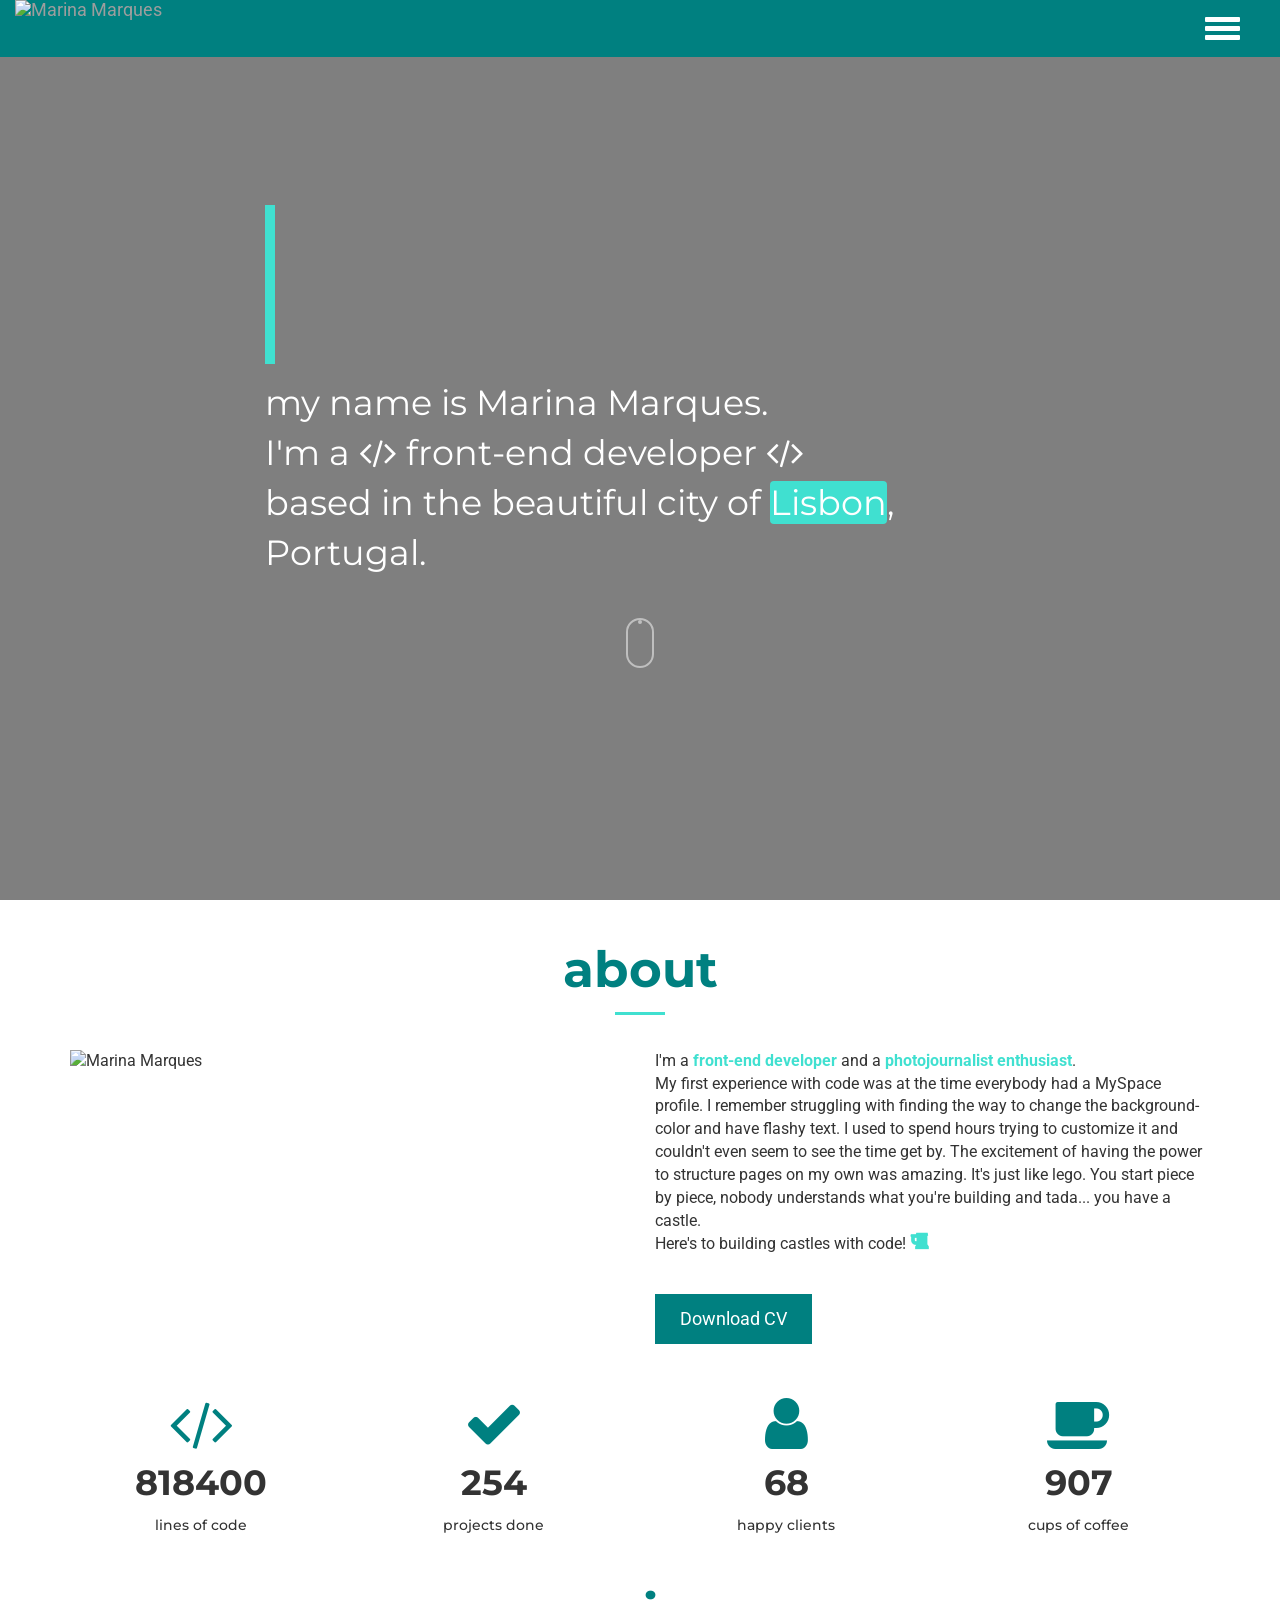
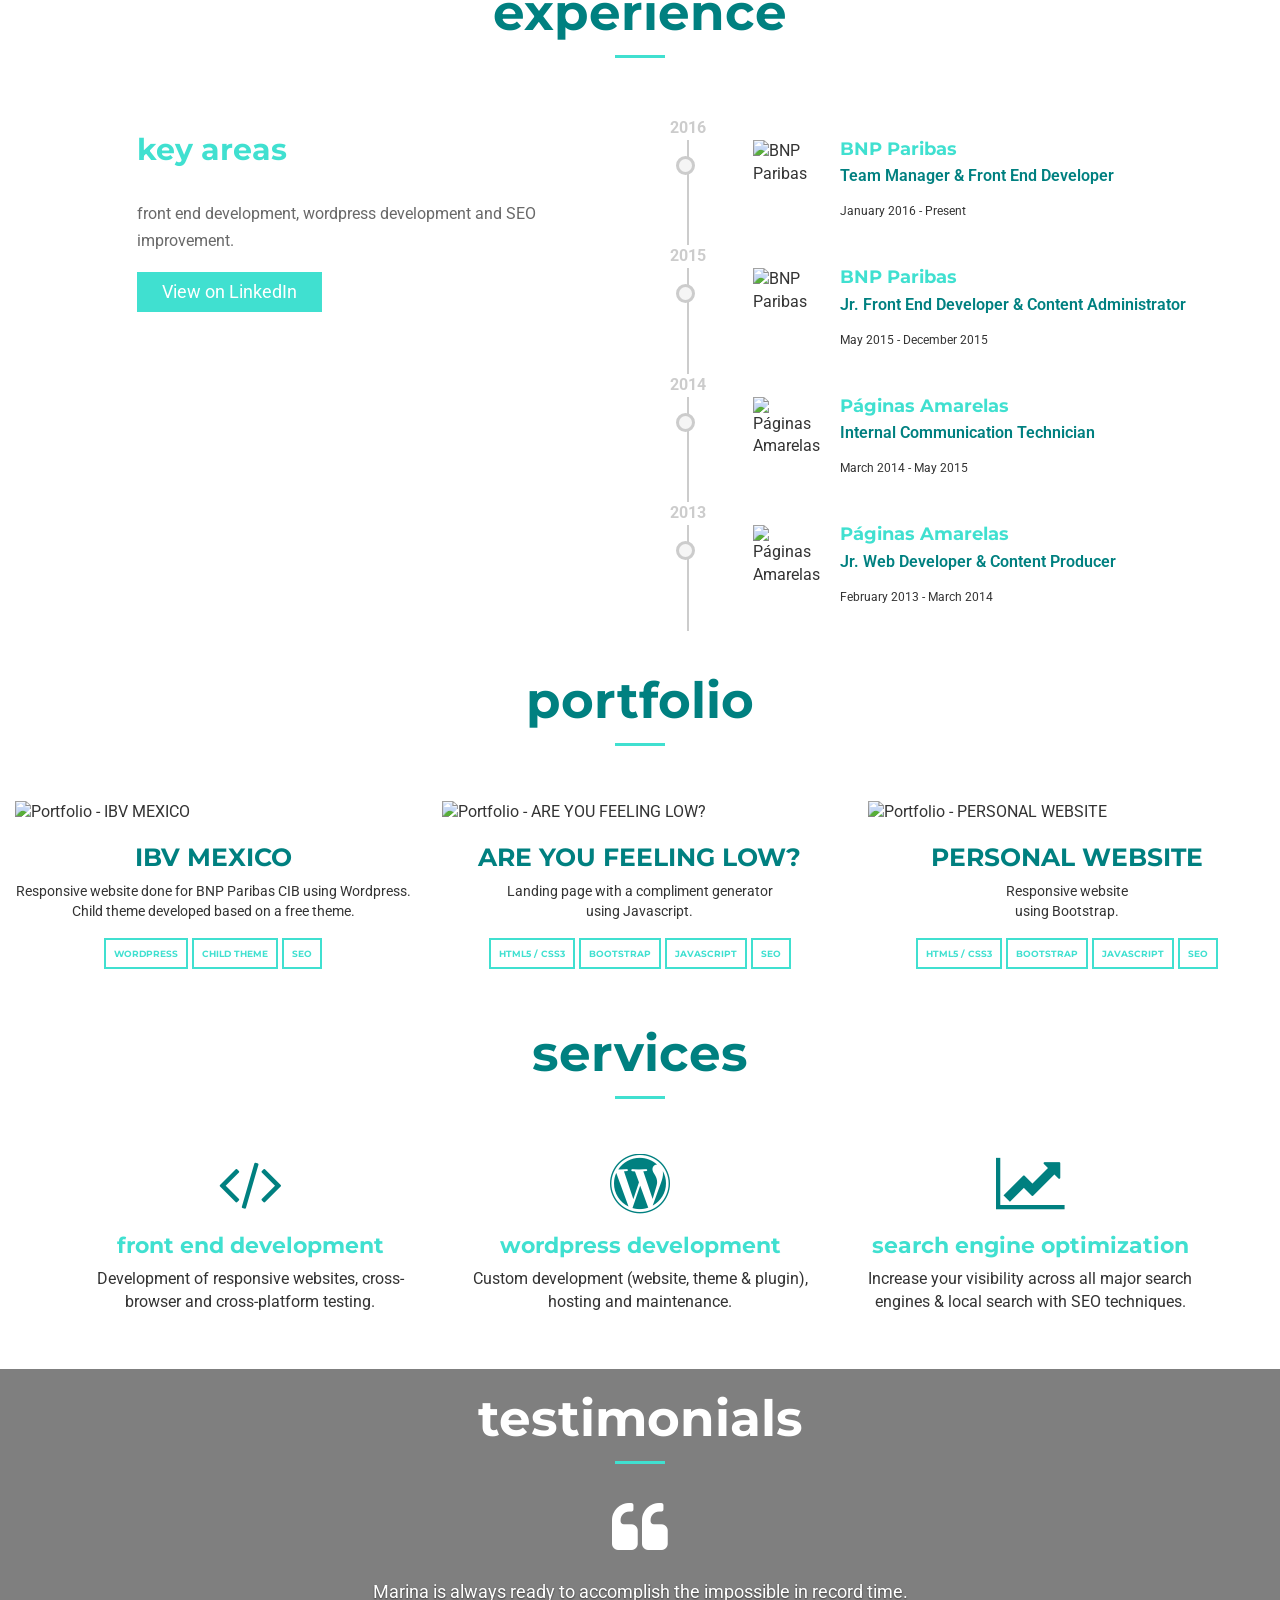
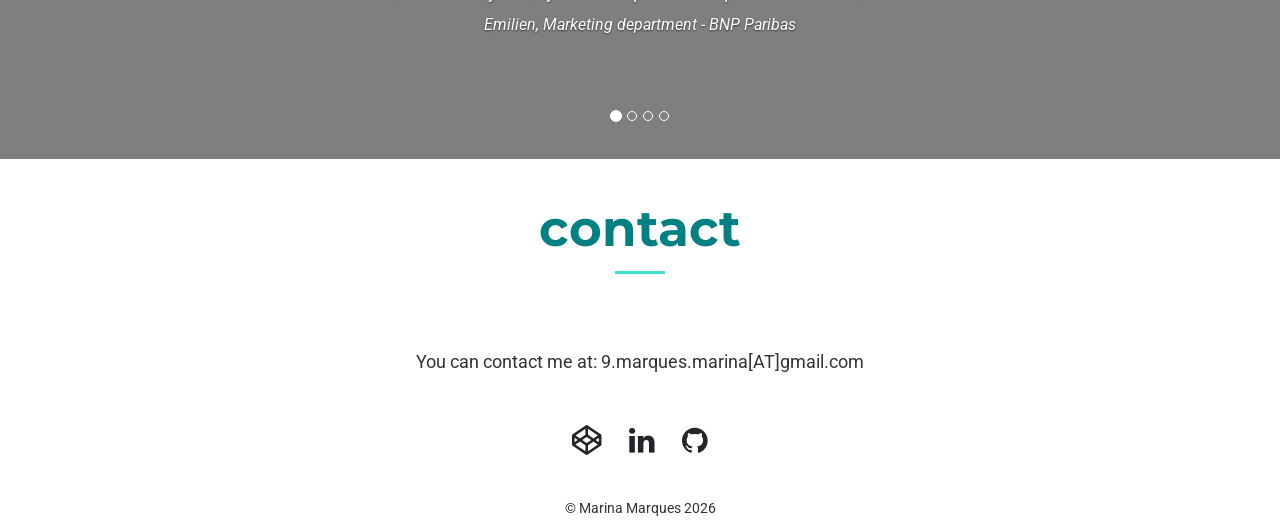
==== index.html @ 5ed7b05e "first commit" ====
<!DOCTYPE html>
<html lang="en" >

<head>
  <meta charset="UTF-8">
  <title>Bootstrap Resume Landing Page/Website</title>
  <meta charset="utf-8">
<meta http-equiv="x-ua-compatible" content="ie=edge">
<title>Marina Marques | Front-End Developer</title>
<meta name="description" content="I'm a front-end developer based in Lisbon, Portugal.
                Avid self-learner, proactive, organized and dedicated to everything I do.">
<meta name="viewport" content="width=device-width, initial-scale=1">
<!-- icon -->
<link rel="shortcut icon" href="/favicon.ico" type="image/x-icon">
<link href="favicon.ico" rel="shortcut icon">
<link rel="icon" type="image/png" href="favicon-32x32.png" sizes="32x32" />
<!-- css -->
<link rel="stylesheet" href="https://fonts.googleapis.com/css?family=Roboto:400,700|Montserrat:400,700">
  
  <link rel='stylesheet prefetch' href='https://cdnjs.cloudflare.com/ajax/libs/twitter-bootstrap/3.3.7/css/bootstrap.min.css'>
<link rel='stylesheet prefetch' href='https://cdnjs.cloudflare.com/ajax/libs/animate.css/3.5.2/animate.min.css'>
<link rel='stylesheet prefetch' href='https://maxcdn.bootstrapcdn.com/font-awesome/4.7.0/css/font-awesome.min.css'>

      <link rel="stylesheet" href="css/style.css">

  
</head>

<body>

  <body>
	<!-- START PRELOADER -->
	<div id="preloader">
		<div id="status">&nbsp;</div>
	</div>
	<!-- END PRELOADER -->
	<!-- Return to Top -->
	<a href="javascript:" id="return-to-top"><span class="fa fa-arrow-up" aria-hidden="true"></span></a>
	<!-- navigation -->
	<!-- start Fixed navbar -->
	<nav class="navbar navbar-inverse navbar-fixed-top">
		<div class="container-fluid">
			<!-- Brand and toggle get grouped for mobile display -->
			<div class="navbar-header">
				<a class="navbar-brand" href="#about">
					<img alt="Marina Marques" class="navbar-brand" src="http://marinamarques.pt/img/marina_marques_logo.png">
				</a>
				<button type="button" class="navbar-toggle" data-toggle="collapse" data-target="#ResponsiveNav">
                    <span class="icon-bar"></span>
                    <span class="icon-bar"></span>
                    <span class="icon-bar"></span>
                </button>
			</div>
			<!-- Collect the nav links, forms, and other content for toggling -->
			<div class="collapse navbar-collapse navbar-right" id="ResponsiveNav">
				<ul class="nav navbar-nav">
					<li><a href="#about-me" class="page-scroll">ABOUT</a></li>
					<li><a href="#portfolio" class="page-scroll">PORTFOLIO</a></li>
					<li><a href="#services" class="page-scroll">SERVICES</a></li>
					<li><a href="#contact" class="page-scroll">CONTACT</a></li>
				</ul>
			</div>
			<!-- end collapse -->
		</div>
		<!-- end container fluid -->
	</nav>
	<!-- end navigation -->
	<!-- intro header -->
	<header class="intro">
		<div class="intro-body">
			<div class="container">
				<div class="row">
					<div class="col-md-8 col-md-offset-2">
						<!-- start typer hello  -->
						<div class="brand-heading">
							<span class="txt-rotate" data-period="100" data-rotate='[ "Hello,", "Olá,", "Hallo,", "Salut,", "Ciao,", "Hola,", "Hej," ]'></span>
						</div>
						<!-- end typer hello -->
						<p class="intro-text">my name is Marina Marques.
							<br> I'm a <span class="fa fa-code" aria-hidden="true"></span> <span class="intro-text-hgl">front-end developer</span> <span class="fa fa-code" aria-hidden="true"></span>
							<br>based in the beautiful city of <span class="city">Lisbon</span>, Portugal.</p>
						<!-- start mouse wrap -->
						<div class="mouse-warp">
							<a href="#mouse-here" class="page-scroll">
								<div class="mouse">
									<div class="scroll"></div>
								</div>
							</a>
						</div>
						<!-- end mouse wrap -->
					</div>
					<!-- end column wrapping -->
				</div>
				<!-- end row header -->
			</div>
			<!-- end container header -->
		</div>
		<!-- end intro body -->
	</header>
	<!-- end intro header -->
	<div id="mouse-here"></div>
	<!-- only for mouse to fall before the start of the section -->
	<!-- start about me -->
	<section id="about-me">
		<div class="container">
			<div class="row">
				<h2>ABOUT</h2>
				<div class="col-lg-6 about-intro">
					<div class="about-inner">
						<div class="about-ct">
							<img src="http://marinamarques.pt/img/mm_info.jpg" alt="Marina Marques" class="img-responsive">
							<div class="textbox-about hidden-xs">
								<div class="btn button-social">
									<a href="https://codepen.io/shvvffle/" target="_blank" alt="CodePen profile"><span class="fa fa-codepen" aria-hidden="true"></span></a>
									<a href="https://pt.linkedin.com/in/marinamarques9" alt="LinkedIn profile" target="_blank"><span class="fa fa-linkedin" aria-hidden="true"></span></a>
									<a href="https://github.com/shvvffle" target="_blank" alt="GitHub profile"><span class="fa fa-github" aria-hidden="true"></span></a>
								</div>
							</div>
						</div>
					</div>
				</div>
				<div class="col-lg-6 about-intro-text">
					<p>I'm a <span>front-end developer</span> and a <span>photojournalist enthusiast</span>.<br> My first experience with code was at the time everybody had a MySpace profile. I remember struggling with finding the way to change the background-color and
						have flashy text. I used to spend hours trying to customize it and couldn't even seem to see the time get by. The excitement of having the power to structure pages on my own was amazing. It's just like lego. You start piece by piece, nobody understands
						what you're building and tada... you have a castle.<br> Here's to building castles with code! <span class="fa fa-beer" aria-hidden="true"></span></p>
					<div class="button-group">
						<div class="text">Download CV</div>
						<div class="icon-cv"><a href="http://marinamarques.pt/assets/MarinaMarques_CV.pdf" alt="Marina Marques CV" target="_blank"><span class="fa fa-arrow-circle-down" aria-hidden="true"></span></a></div>
					</div>
				</div>
			</div>
			<!-- end row about -->
		</div>
		<!-- end container about -->
		<!-- start count stats -->
		<section id="counter-stats">
			<div class="container">
				<div class="row">
					<div class="col-lg-3 stats">
						<span class="fa fa-code" aria-hidden="true"></span>
						<div class="counter" data-count="900000">0</div>
						<h5>Lines of code</h5>
					</div>
					<div class="col-lg-3 stats">
						<span class="fa fa-check" aria-hidden="true"></span>
						<div class="counter" data-count="280">0</div>
						<h5>Projects done</h5>
					</div>
					<div class="col-lg-3 stats">
						<span class="fa fa-user" aria-hidden="true"></span>
						<div class="counter" data-count="75">0</div>
						<h5>Happy clients</h5>
					</div>
					<div class="col-lg-3 stats">
						<span class="fa fa-coffee" aria-hidden="true"></span>
						<div class="counter" data-count="999">0</div>
						<h5>Cups of coffee</h5>
					</div>
				</div>
				<!-- end row counter stats -->
			</div>
			<!-- end container counter stats -->
		</section>
		<!-- end cont stats -->
	</section>
	<!-- end about me -->
	<!-- start work experience -->
	<section id="experience">
		<div class="container">
			<h2>EXPERIENCE</h2>
			<div class="experience-ct">
				<div class="row">
					<div class="col-md-6 timeline-label">
						<h4>key areas</h4>
						<p>front end development, wordpress development and SEO improvement.</p>
						<a href="https://pt.linkedin.com/in/marinamarques9" alt="LinkedIn profile" target="_blank">
							<div class="button-group-li">
								<div class="text-timeline">View on LinkedIn</div>
								<div class="icon-li"><span class="fa fa-linkedin" aria-hidden="true"></span></div>
							</div>
						</a>
					</div>
					<div class="col-md-6 timeline col-exp">
						<div class="timeline-year">
							<time datetime="2016">2016</time>
							<div class="timeline-experience">
								<span class="timeline-circle"></span>
								<div class="timeline-experience-img"><img src="http://marinamarques.pt/img/bnp_paribas.png" alt="BNP Paribas"></div>
								<div class="timeline-experience-info clear-after">
									<h5>BNP Paribas</h5>
									<div class="timeline-role">Team Manager & Front End Developer</div>
									<p>January 2016 - Present</p>
								</div>
								<!-- experience-info -->
							</div>
							<!-- experience -->
							<time datetime="2015">2015</time>
							<div class="timeline-experience">
								<span class="timeline-circle"></span>
								<div class="timeline-experience-img"><img src="http://marinamarques.pt/img/bnp_paribas.png" alt="BNP Paribas"></div>
								<div class="timeline-experience-info clear-after">
									<h5>BNP Paribas</h5>
									<div class="timeline-role">Jr. Front End Developer & Content Administrator</div>
									<p>May 2015 - December 2015</p>
								</div>
								<!-- experience-info -->
							</div>
							<!-- experience -->
						</div>
						<!-- year -->
						<div class="timeline-year timeline-year1">
							<time datetime="2014">2014</time>
							<div class="timeline-experience">
								<span class="timeline-circle"></span>
								<div class="timeline-experience-img"><img src="http://marinamarques.pt/img/paginas_amarelas.png" alt="Páginas Amarelas"></div>
								<div class="timeline-experience-info clear-after">
									<h5>Páginas Amarelas</h5>
									<div class="timeline-role">Internal Communication Technician</div>
									<p>March 2014 - May 2015</p>
								</div>
								<!-- experience-info -->
							</div>
							<!-- experience -->
							<time datetime="2013">2013</time>
							<div class="timeline-experience">
								<span class="timeline-circle"></span>
								<div class="timeline-experience-img"><img src="http://marinamarques.pt/img/paginas_amarelas.png" alt="Páginas Amarelas"></div>
								<div class="timeline-experience-info clear-after">
									<h5>Páginas Amarelas</h5>
									<div class="timeline-role">Jr. Web Developer & Content Producer</div>
									<p>February 2013 - March 2014</p>
								</div>
								<!-- experience-info -->
							</div>
							<!-- experience -->
						</div>
						<!-- year -->
					</div>
				</div>
				<!-- end row of two columns -->
			</div>
			<!-- end experience container of two columns -->
		</div>
		<!-- end container experience -->
	</section>
	<!-- end work experience -->
	<!-- start work portfolio -->
	<section id="portfolio">
		<div class="container-fluid portfolio-ct">
			<h2>PORTFOLIO</h2>
			<div class="row">
				<!-- start first portfolio item -->
				<div class="col-sm-6 col-md-4 grid-portfolio">
					<div class="portfolio-item-ct">
						<div class="thumbnail">
							<img src="http://marinamarques.pt/img/work-ibvmx.png" alt="Portfolio - IBV MEXICO" class="img-responsive">
							<div class="textbox-portfolio">
								<div class="button-weblink">
									<a href="https://ibv-mx.bnpparibas.com/" alt="Portfolio - IBV MEXICO" target="_blank"><span class="fa fa-link portfolio-link" aria-hidden="true"></span></a>
								</div>
							</div>
						</div>
						<div class="caption portfolio-details">
							<h3>IBV MEXICO</h3>
							<p>Responsive website done for BNP Paribas CIB using Wordpress.
								<br> Child theme developed based on a free theme.
							</p>
							<ul class="portfolio-tags">
								<li class="portfolio-tag">WORDPRESS</li>
								<li class="portfolio-tag">CHILD THEME</li>
								<li class="portfolio-tag">SEO</li>
							</ul>
						</div>
					</div>
				</div>
				<!-- end first portfolio item -->
				<!-- start second portfolio item -->
				<div class="col-sm-6 col-md-4 grid-portfolio">
					<div class="portfolio-item-ct">
						<div class="thumbnail">
							<img src="http://marinamarques.pt/img/work-areyoufeelinglow.png" alt="Portfolio - ARE YOU FEELING LOW?" class="img-responsive">
							<div class="textbox-portfolio">
								<div class="button-weblink">
									<a href="https://shvvffle.github.io/areyoufeelinglow/" target="_blank" alt="Portfolio - ARE YOU FEELING LOW?"><span class="fa fa-link portfolio-link" aria-hidden="true"></span></a>
								</div>
							</div>
						</div>
						<div class="caption portfolio-details">
							<h3>ARE YOU FEELING LOW?</h3>
							<p>Landing page with a compliment generator
								<br> using Javascript.
							</p>
							<ul class="portfolio-tags">
								<li class="portfolio-tag">HTML5 / CSS3</li>
								<li class="portfolio-tag">BOOTSTRAP</li>
								<li class="portfolio-tag">JAVASCRIPT</li>
								<li class="portfolio-tag">SEO</li>
							</ul>
						</div>
					</div>
				</div>
				<!-- end second portfolio item -->
				<!-- start third portfolio item -->
				<div class="col-sm-6 col-md-4 grid-portfolio">
					<div class="portfolio-item-ct">
						<div class="thumbnail">
							<img src="http://marinamarques.pt/img/work-personalWebsite.png" alt="Portfolio - PERSONAL WEBSITE" class="img-responsive">
							<div class="textbox-portfolio">
								<div class="button-weblink">
									<a href="#" alt="Portfolio - PERSONAL WEBSITE"><span class="fa fa-link portfolio-link" aria-hidden="true"></span></a>
								</div>
							</div>
						</div>
						<div class="caption portfolio-details">
							<h3>PERSONAL WEBSITE</h3>
							<p>Responsive website
								<br> using Bootstrap.
							</p>
							<ul class="portfolio-tags">
								<li class="portfolio-tag">HTML5 / CSS3</li>
								<li class="portfolio-tag">BOOTSTRAP</li>
								<li class="portfolio-tag">JAVASCRIPT</li>
								<li class="portfolio-tag">SEO</li>
							</ul>
						</div>
					</div>
				</div>
				<!-- end third portfolio item -->
			</div>
			<!-- end row portfolio -->
		</div>
		<!-- end container portfolio -->
	</section>
	<!-- end work portfolio -->
	<!-- start services -->
	<section id="services">
		<div class="container">
			<h2>SERVICES</h2>
			<div class="row">
				<div class="ct-services">
					<div class="col-md-4 services-item">
						<div class="rotate">
							<span class="fa fa-code" aria-hidden="true"></span>
							<!-- <i class="fa fa-file-code-o fa-wrapper" aria-hidden="true"></i> -->
						</div>
						<h3>Front End Development</h3>
						<p>Development of responsive websites, cross-browser and cross-platform testing.</p>
					</div>
					<div class="col-md-4 services-item">
						<div class="rotate">
							<span class="fa fa-wordpress fa-wrapper" aria-hidden="true"></span>
						</div>
						<h3>Wordpress Development</h3>
						<p>Custom development (website, theme & plugin), hosting and maintenance.</p>
					</div>
					<div class="col-md-4 services-item">
						<div class="rotate">
							<span class="fa fa-line-chart" aria-hidden="true"></span>
							<!-- <i class="fa fa-search fa-wrapper" aria-hidden="true"></i>-->
						</div>
						<h3>Search Engine Optimization</h3>
						<p>Increase your visibility across all major search engines & local search with SEO techniques.</p>
					</div>
				</div>
				<!-- end row of services -->
			</div>
			<!-- end row services section -->
		</div>
		<!-- end div services section -->
	</section>
	<!-- end services -->
	<!-- start testimionals -->
	<section id="testimionals">
		<div class="testimionals-bg">
			<div class="container testimionals-bg-opacity">
				<h2>TESTIMONIALS</h2>
				<div><span class="fa fa-quote-left quotes" aria-hidden="true"></span>
				</div>
				<div id="slider-testimionals" class="carousel slide" data-ride="carousel">
					<!-- indicators dot nav -->
					<ol class="carousel-indicators">
						<li data-target="#slider-testimionals" data-slide-to="0" class="active"></li>
						<li data-target="#slider-testimionals" data-slide-to="1"></li>
						<li data-target="#slider-testimionals" data-slide-to="2"></li>
						<li data-target="#slider-testimionals" data-slide-to="3"></li>
					</ol>
					<!-- wrapper for slides -->
					<div class="carousel-inner" role="listbox">
						<!-- start first testimional -->
						<div class="item active">
							<div class="row">
								<div class="col-md-6 col-md-offset-3">
									<div class="carousel-caption">
										<p>Marina is always ready to accomplish the impossible in record time.</p>
										<p class="client">Emilien, Marketing department - BNP Paribas</p>
									</div>
								</div>
							</div>
						</div>
						<!-- end first testimional -->
						<!-- start second testimional -->
						<div class="item">
							<div class="row">
								<div class="col-md-6 col-md-offset-3">
									<div class="carousel-caption">
										<p>She's the fastest person in BNPP! Quick as lightning with robust solutions.</p>
										<p class="client">Rogier, Sales department - BNP Paribas</p>
									</div>
								</div>
							</div>
						</div>
						<!-- end second testimional -->
						<!-- start third testimional -->
						<div class="item">
							<div class="row">
								<div class="col-md-6 col-md-offset-3">
									<div class="carousel-caption">
										<p>She shows real commitment and demonstrates entrepreneurship skills as well as innovation abilities.</p>
										<p class="client">Gillian, Manager - BNP Paribas</p>
									</div>
								</div>
							</div>
						</div>
						<!-- end third testimional -->
						<!-- start fourth and last testimional -->
						<div class="item">
							<div class="row">
								<div class="col-md-6 col-md-offset-3">
									<div class="carousel-caption">
										<p>She doesn't give up until she finds a solution for what seems to be impossible.</p>
										<p class="client">Ana, Manager - Páginas Amarelas</p>
									</div>
								</div>
							</div>
						</div>
						<!-- end fourth and last testimional -->
					</div>
					<!-- end carousel -->
				</div>
				<!-- end slider bootstrap -->
			</div>
		</div>
		<!-- end div container testimionals -->
	</section>
	<!-- end testimionals -->
	<!-- start footer -->
	<footer id="contact">
		<div class="container">
			<div class="row">
				<h2>CONTACT</h2>
				<p>You can contact me at: 9.marques.marina[AT]gmail.com</p>
				<br>
				<div class="social">
					<a href="https://codepen.io/shvvffle/" target="_blank" alt="CodePen profile"><span class="fa fa-codepen" aria-hidden="true"></span></a>
					<a href="https://pt.linkedin.com/in/marinamarques9" target="_blank" alt="LinkedIn profile"><span class="fa fa-linkedin" aria-hidden="true"></i></a>
					<a href="https://github.com/shvvffle" target="_blank" alt="GitHub profile"><span class="fa fa-github" aria-hidden="true"></span></a>
				</div>
				<p id="copyright"></p>
			</div>
			<!-- end row contact -->
		</div>
		<!-- end container footer section -->
	</footer>
	<!-- end footer -->
</body>
  <script src='https://cdnjs.cloudflare.com/ajax/libs/jquery/3.1.0/jquery.min.js'></script>
<script src='https://shvvffle.github.io/js/jquery.easing.min.js'></script>
<script src='https://cdnjs.cloudflare.com/ajax/libs/twitter-bootstrap/3.3.7/js/bootstrap.min.js'></script>

  

    <script  src="js/index.js"></script>




</body>

</html>
---- css/style.css ----
body {
	font-family: 'Roboto', sans-serif;
	font-size: 16px;
	width: 100%;
	height: 100%;
	background: #fff;
	margin: 0;
	padding: 0;
}

h2 {
	color: #008080;
	font-weight: 700;
	font-size: 50px;
	font-family: 'Montserrat', sans-serif;
	text-transform: lowercase;
}

h2:after {
	content: '';
	width: 50px;
	height: 3px;
	background: #40E0D0;
	display: block;
	margin: 15px auto;
	transition: all .2s ease-in-out;
	-webkit-transition: all .2s ease-in-out;
	-moz-transition: all .2s ease-in-out;
	-o-transition: all .2s ease-in-out;
	transition: all .2s ease-in-out;
}

h2:hover:after {
	width: 100px;
}

h3,
h4,
h5 {
	font-family: 'Montserrat', sans-serif;
}


/* SCROLL TO TOP ARROW */

#return-to-top {
	position: fixed;
	bottom: 20px;
	right: 20px;
	background: rgba(64, 224, 208, 0.8);
	width: 50px;
	height: 50px;
	display: block;
	text-decoration: none;
	-webkit-border-radius: 35px;
	-moz-border-radius: 35px;
	border-radius: 35px;
	display: none;
	-webkit-transition: all 0.3s linear;
	-moz-transition: all 0.3s ease;
	-ms-transition: all 0.3s ease;
	-o-transition: all 0.3s ease;
	transition: all 0.3s ease;
	z-index: 999;
}

#return-to-top span {
	color: #fff;
	margin: 0;
	position: relative;
	left: 16px;
	top: 13px;
	font-size: 19px;
	-webkit-transition: all 0.3s ease;
	-moz-transition: all 0.3s ease;
	-ms-transition: all 0.3s ease;
	-o-transition: all 0.3s ease;
	transition: all 0.3s ease;
}

#return-to-top:hover {
	background: rgba(64, 224, 208, 1);
}

#return-to-top:hover span {
	color: #fff;
	top: 5px;
}


/* END SCROLL TO TOP ARROW */


/* START PRELOADER */

#preloader {
	position: absolute;
	top: 0;
	left: 0;
	right: 0;
	bottom: 0;
	background-color: #008080;
	z-index: 99;
	height: 100%;
}

#status {
	width: 200px;
	height: 200px;
	position: absolute;
	left: 50%;
	top: 50%;
	background-image: url(http://marinamarques.pt/img/preloader.gif);
	background-repeat: no-repeat;
	background-position: center;
	margin: -100px 0 0 -100px;
}


/* END PRELOADER */


/* start header */

.navbar-fixed-top {
	background-color: #008080;
}

.navbar-brand {
	padding: 0px 15px;
	height: 56px;
	margin-left: 0;
}

.navbar {
	margin-bottom: 0px;
	border: none;
}

.navbar-inverse .navbar-toggle:focus,
.navbar-inverse .navbar-toggle:hover {
	background-color: #40E0D0;
}

.navbar-inverse .navbar-toggle {
	border: none;
}

.navbar-inverse .navbar-collapse,
.navbar-inverse .navbar-form {
	border: none;
}

.navbar-toggle .icon-bar {
	width: 35px;
	height: 5px
}

#ResponsiveNav li a {
	font-size: 16px;
	color: #fff;
	font-weight: 700;
	display: inline-block;
	position: relative;
	text-decoration: none;
	overflow: hidden;
	-webkit-transition: all .40s ease-in-out;
	transition: all .40s ease-in-out;
	font-family: 'Roboto', sans-serif;
	text-transform: lowercase;
}

#ResponsiveNav li a:after {
	content: '';
	position: absolute;
	bottom: 0;
	left: 50%;
	width: 0;
	-webkit-transform: translateX(-50%);
	transform: translateX(-50%);
	height: 3px;
	background: #40E0D0;
	-webkit-transition: .35s;
	transition: .35s;
}

#ResponsiveNav li a:hover {
	color: #40E0D0;
}

#ResponsiveNav ul li a:hover:after,
#ResponsiveNav ul li a:focus:after,
#ResponsiveNav ul li a:active:after {
	width: 70%;
}

button.navbar-toggle.collapsed {
	background-color: #008080;
	border: none;
}

.navbar-default .navbar-toggle:focus,
.navbar-default .navbar-toggle:hover {
	background-color: #40E0D0;
	border: none;
}

.navbar-default .navbar-toggle .icon-bar {
	background-color: #fff;
}


/*/ start hamburger menu desktop overwrite bootstrap /*/

.navbar-header {
	float: none;
}

.navbar-toggle {
	display: block;
}

.navbar-collapse.collapse {
	display: none!important;
}

.navbar-nav {
	float: none!important;
}

.navbar-nav>li {
	float: none;
}

.navbar-collapse.collapse.in {
	display: block !important;
}


/*/ end hamburger menu desktop overwrite bootstrap /*/


/*/ start intro /*/

.intro {
	display: table;
	width: 100%;
	height: auto;
	text-align: center;
	color: white;
	background: url(http://marinamarques.pt/img/mm_header.jpg) no-repeat top center scroll;
	background-size: cover;
	-o-background-size: cover;
}

.intro .intro-body {
	display: table-cell;
	vertical-align: middle;
	padding: 15% 0;
	background: rgba(0, 0, 0, 0.5);
}

.brand-heading {
	font-size: 100px;
	font-family: 'Montserrat', sans-serif;
	font-weight: 700;
	text-align: left;
	color: #40E0D0;
}

.intro .intro-body .intro-text {
	font-size: 25px;
	font-family: 'Montserrat', sans-serif;
	text-align: left;
}

span.city {
	background-color: #40E0D0;
	color: #fff;
	border-radius: 4px;
	width: 15px;
}

@media (min-width: 768px) {
	.intro {
		height: 100%;
		padding: 0;
	}
	.intro .intro-body .brand-heading {
		font-size: 130px;
	}
	.intro .intro-body .intro-text {
		font-size: 35px;
	}
}

.mouse-warp {
	margin: 40px auto;
	display: block;
	width: 28px;
	opacity: 0.5;
}

.mouse {
	width: 28px;
	height: 50px;
	border: 2px solid #fff;
	border-radius: 14px;
}

.scroll {
	width: 4px;
	height: 4px;
	border-radius: 2px;
	background: #fff;
	position: relative;
	left: 10px;
	-webkit-animation: scrolls 1.3s ease-out infinite;
}

@-webkit-keyframes scrolls {
	0% {
		top: 8px;
		opacity: 0;
		-webkit-transform: scaleY(1) scaleX(1);
	}
	5% {
		top: 8px;
		opacity: 0.8;
		-webkit-transform: scaleY(1.2) scaleX(1.2);
	}
	10% {
		top: 8px;
		opacity: 1;
		-webkit-transform: scaleY(1.6) scaleX(1.6);
	}
	15% {
		top: 8px;
		opacity: 1;
		-webkit-transform: scaleY(1.2) scaleX(1.2);
	}
	20% {
		top: 8px;
		opacity: 1;
		-webkit-transform: scaleY(1.2) scaleX(1.2);
	}
	30% {
		top: 15px;
		opacity: 1;
		-webkit-transform: scaleY(1.2) scaleX(1.2);
	}
	100% {
		top: 30px;
		opacity: 0;
		-webkit-transform: scaleY(1.2) scaleX(0.8);
	}
}


/* End Scroll Down Indicator */


/*/ end intro /*/


/*/ start about /*/

#about-me {
	margin-top: 20px;
}

#about-me h2 {
	font-weight: 700;
	margin-top: 22px;
	padding-bottom: 10px;
	text-align: center;
}

.about-intro-text p {
	float: right;
}

.about-intro-text span {
	color: #40E0D0;
	font-weight: 700;
}

.about-intro-text .fa-beer {
	color: #40E0D0;
	font-size: 20px;
}

.button-group {
	cursor: pointer;
	display: -webkit-inline-box;
	display: -ms-inline-flexbox;
	display: inline-flex;
}

.text {
	background: #008080;
	color: #fff;
	font-size: 18px;
	height: 50px;
	padding: 0 25px;
	line-height: 50px;
}

.icon-cv {
	font-size: 30px;
	width: 50px;
	height: 50px;
	line-height: 40px;
	box-sizing: border-box;
	border: 4px solid #008080;
	border-left: none;
	-webkit-transition: 600ms -webkit-transform ease-in-out;
	transition: 600ms -webkit-transform ease-in-out;
	transition: 600ms transform ease-in-out;
	transition: 600ms transform ease-in-out, 600ms -webkit-transform ease-in-out;
	-webkit-transform: rotateY(90deg);
	transform: rotateY(90deg);
	-webkit-transform-origin: left;
	transform-origin: left;
	color: #008080;
	background: #fff;
	text-align: center;
}

a .fa-arrow-circle-down {
	color: #008080;
}

.button-group:hover .icon-cv {
	-webkit-transform: rotateY(0deg);
	transform: rotateY(0deg);
}

.button-group {
	-webkit-perspective: 200px;
	perspective: 200px;
	-webkit-perspective-origin: calc(100% - 50px);
	perspective-origin: calc(100% - 50px);
	margin-top: 5%;
}

.about-inner {
	position: relative;
	padding: 0;
	overflow: hidden;
}

.about-inner>img {
	display: block;
	min-width: 100%;
	height: auto;
}

.about-ct .textbox-about {
	width: 100%;
	height: 100%;
	position: absolute;
	top: 0;
	left: 0;
	-webkit-transform: scale(0);
	transform: scale(0);
}

.about-ct:hover .textbox-about {
	-webkit-transform: scale(1);
	transform: scale(1);
}

.textbox-about {
	-webkit-transition: all 0.7s ease;
	transition: all 0.7s ease;
}

div.button-social {
	border: 2px solid #fff;
	padding: 12px 18px;
	-webkit-transition: all .35s;
	transition: all .35s;
	border-radius: 0;
	-webkit-border-radius: 0;
	-moz-border-radius: 0;
	margin-top: 25px;
	font-size: 18px;
	color: #fff;
	margin: 5% 5%;
}

div.button-social a {
	color: #fff;
	font-size: 18px;
	margin: 15px;
}

div.button-social a:hover {
	color: #40E0D0;
}

.button-group:focus,
.icon-cv:focus,
.text:focus {
	outline: 0;
}


/*/ start count stats /*/

#counter-stats {
	margin-top: 50px;
	width: 100%;
	height: auto;
}

.stats {
	text-align: center;
	font-size: 35px;
	font-weight: 700;
	font-family: 'Montserrat', sans-serif;
	text-transform: lowercase;
}

.stats .fa {
	color: #008080;
	font-size: 60px;
}


/*/ end count stats /*/


/*/ end about /*/


/*/ start about work experience /*/

#experience {
	margin-top: 20px;
}

#experience h2 {
	font-weight: 700;
	margin-top: 22px;
	padding-bottom: 10px;
	text-align: center;
}

.timeline-label h4 {
	margin-top: 0;
	font-size: 30px;
	color: #40E0D0;
	padding: 16px 0px;
	font-weight: 700;
}

.timeline-label p {
	color: #696969;
	padding: 8px 0px;
	line-height: 27px;
}

.button-group-li {
	cursor: pointer;
	display: -webkit-inline-box;
	display: -ms-inline-flexbox;
	display: inline-flex;
}

.timeline-label a {
	text-decoration: none;
}

.text-timeline {
	background: #40E0D0;
	color: #fff;
	font-size: 18px;
	height: 40px;
	padding: 0 25px;
	line-height: 40px;
}

.icon-li {
	font-size: 20px;
	width: 40px;
	height: 40px;
	line-height: 30px;
	box-sizing: border-box;
	border: 4px solid #40E0D0;
	border-left: none;
	-webkit-transition: 600ms -webkit-transform ease-in-out;
	transition: 600ms -webkit-transform ease-in-out;
	transition: 600ms transform ease-in-out;
	transition: 600ms transform ease-in-out, 600ms -webkit-transform ease-in-out;
	-webkit-transform: rotateY(90deg);
	transform: rotateY(90deg);
	-webkit-transform-origin: left;
	transform-origin: left;
	color: #40E0D0;
	background: #fff;
	text-align: center;
}

.button-group-li:hover .icon-li {
	-webkit-transform: rotateY(0deg);
	transform: rotateY(0deg);
}

.button-group-li {
	-webkit-perspective: 200px;
	perspective: 200px;
	-webkit-perspective-origin: calc(100% - 40px);
	perspective-origin: calc(100% - 40px);
}

.timeline-label {
	padding-left: 7%;
	margin-top: 2%;
}

.col-exp {
	margin-top: 2%;
}

.timeline .timeline-experience {
	position: relative;
	float: left;
	margin-left: 32px;
	padding-left: 64px;
	border-left: 2px solid #ccc;
}

.timeline .timeline-experience-info h5 {
	margin-top: 0;
	margin-bottom: 0.333em;
	font-size: 18px;
	color: #40E0D0;
	font-weight: 700;
}

.timeline .timeline-experience-info .timeline-role {
	font-size: 16px;
	color: #008080;
	font-weight: 600;
}

.timeline .timeline-experience-info p {
	font-size: 12px;
	color: #333;
	line-height: 27px;
}

.timeline time {
	display: block;
	width: 65px;
	color: #ccc;
	text-align: center;
	font-weight: 700;
}

.timeline .timeline-experience-img,
.timeline .timeline-experience-info,
.timeline .timeline-experience-info h5,
.timeline .timeline-experience-info .role,
.timeline .timeline-experience-info p {
	clear: none;
}

.timeline .timeline-experience .timeline-circle {
	position: absolute;
	top: 16px;
	left: -13px;
	display: block;
	width: 19px;
	height: 19px;
	border: 3px solid #ccc;
	border-radius: 50%;
	background-color: #F5F5F5;
}

.timeline .timeline-experience-img {
	float: left;
	width: 64px;
	height: 64px;
}

.timeline .timeline-experience-img img {
	width: 100%;
}

.timeline .timeline-experience-info {
	margin-left: 87px;
}

.timeline-experience-info p {
	margin-top: 10px;
	margin-bottom: 20px;
}


/*/ end about work experience /*/


/*/ end about /*/


/*/ start work portfolio /*/

#portfolio {
	margin-top: 20px;
}

.portfolio-ct h2 {
	font-weight: 700;
	margin-top: 22px;
	padding-bottom: 10px;
	text-align: center;
}

.grid-portfolio {
	margin-top: 20px;
}

.portfolio-details {
	text-align: center;
}

.thumbnail {
	max-width: 500px;
	border: none;
	position: relative;
	background: none;
	padding: 0;
}

.portfolio-details h3 {
	color: #008080;
	font-weight: 700;
	font-size: 25px;
	font-family: 'Montserrat', sans-serif;
}

.portfolio-details p {
	font-size: 14px;
}

ul.portfolio-tags {
	padding: 10px 0 10px 0;
	text-align: center;
}

li.portfolio-tag {
	list-style-type: none;
	font-size: 9px;
	font-family: 'Montserrat', sans-serif;
	font-weight: 700;
	color: #40E0D0;
	display: inline;
	border: 2px solid #40E0D0;
	padding: 8px;
}

span.portfolio-link {
	font-size: 30px;
	border: 2px solid #fff;
	border-radius: 50px;
	padding: 20px;
	color: #fff;
	margin: 20% auto;
}

.portfolio-item-ct .textbox-portfolio {
	width: 100%;
	height: 100%;
	position: absolute;
	top: 0;
	left: 0;
	-webkit-transform: scale(0);
	transform: scale(0);
	background: #40e0d0;
	opacity: 0.9;
}

.portfolio-item-ct:hover .textbox-portfolio {
	-webkit-transform: scale(1);
	transform: scale(1);
}

.textbox-portfolio {
	-webkit-transition: all 0.7s ease;
	transition: all 0.7s ease;
}

div.button-weblink {
	-webkit-transition: all .35s;
	transition: all .35s;
	border-radius: 0;
	-webkit-border-radius: 0;
	-moz-border-radius: 0;
	color: #fff;
	text-align: center;
}

.portfolio-tag:focus,
.portfolio-tags:focus {
	outline: 0;
}


/*/ end work portfolio /*/


/*/ start services /*/

#services {
	margin-top: 20px;
	width: 100%;
	height: auto;
	text-align: center;
	margin-bottom: 45px;
}

#services h2 {
	font-weight: 700;
	margin-top: 22px;
	padding-bottom: 10px;
	text-align: center;
}

.ct-services {
	margin-top: 20px;
}

#services h3 {
	color: #40E0D0;
	font-size: 22px;
	font-weight: bold;
	text-transform: lowercase;
}

#services .fa {
	font-size: 60px;
	color: #008080;
}

#services .rotate:hover {
	-webkit-transform: rotate(360deg);
	-moz-transform: rotate(360deg);
	-o-transform: rotate(360deg);
}

#services .rotate {
	-webkit-transition-duration: 0.8s;
	transition-duration: 0.8s;
	-webkit-transition-property: -webkit-transform;
	transition-property: -webkit-transform;
	transition-property: transform;
	transition-property: transform, -webkit-transform;
	overflow: hidden;
}


/*/ end services /*/


/*/ start testimionals /*/

#testimionals {
	margin-top: 20px;
	width: 100%;
	height: auto;
	text-align: center;
}

#testimionals h2 {
	font-weight: 700;
	color: #fff;
	margin-top: 22px;
	padding-bottom: 10px;
	text-align: center;
}

.testimionals-bg {
	width: 100%;
	height: auto;
	background: url(http://marinamarques.pt/img/mm_testimionals.jpg) no-repeat top center scroll;
	background-size: cover;
	-o-background-size: cover;
}

.testimionals-bg-opacity {
    width: 100%;
    height: auto;
    background: rgba(0, 0, 0, 0.5);
}

.quotes {
	color: #fff;
	font-size: 60px;
}

.client {
	font-size: 16px;
	font-style: italic;
}

.carousel-caption {
	position: static;
	/*/ this is to replace the images of bootstrap slider /*/
	font-size: 18px;
	color: #fff;
	min-height: 200px;
}

.carousel-control.left,
.carousel-control.right {
	background: none;
}


/*/ end testimionals /*/


/*/ start contact /*/

footer {
	text-align: center;
	font-size: 18px;
	margin-top: 20px;
}

#contact h2 {
	font-weight: 700;
	margin-top: 22px;
	padding-bottom: 10px;
	text-align: center;
}

footer p {
	margin-top: 50px;
}

.social,
footer a {
	font-size: 30px;
	color: #24242a;
	margin: 10px;
}

footer a:hover,
footer a:after,
footer a:visited footer a:focus {
	color: #40E0D0;
}

#copyright {
	margin-top: 35px;
	font-size: 14px;
}


/*/ end contact /*/


/*/ media queries /*/

@media only screen and (max-width: 480px) {
	.brand-heading {
		font-size: 85px;
		margin-top: 10%;
	}
	.col-exp {
		margin-top: 15%;
	}
	.timeline .timeline-experience {
		margin-left: 20px;
		padding-left: 20px;
	}
	.timeline time {
		width: 40px;
	}
	.services-item {
		margin-bottom: 15%;
	}
}
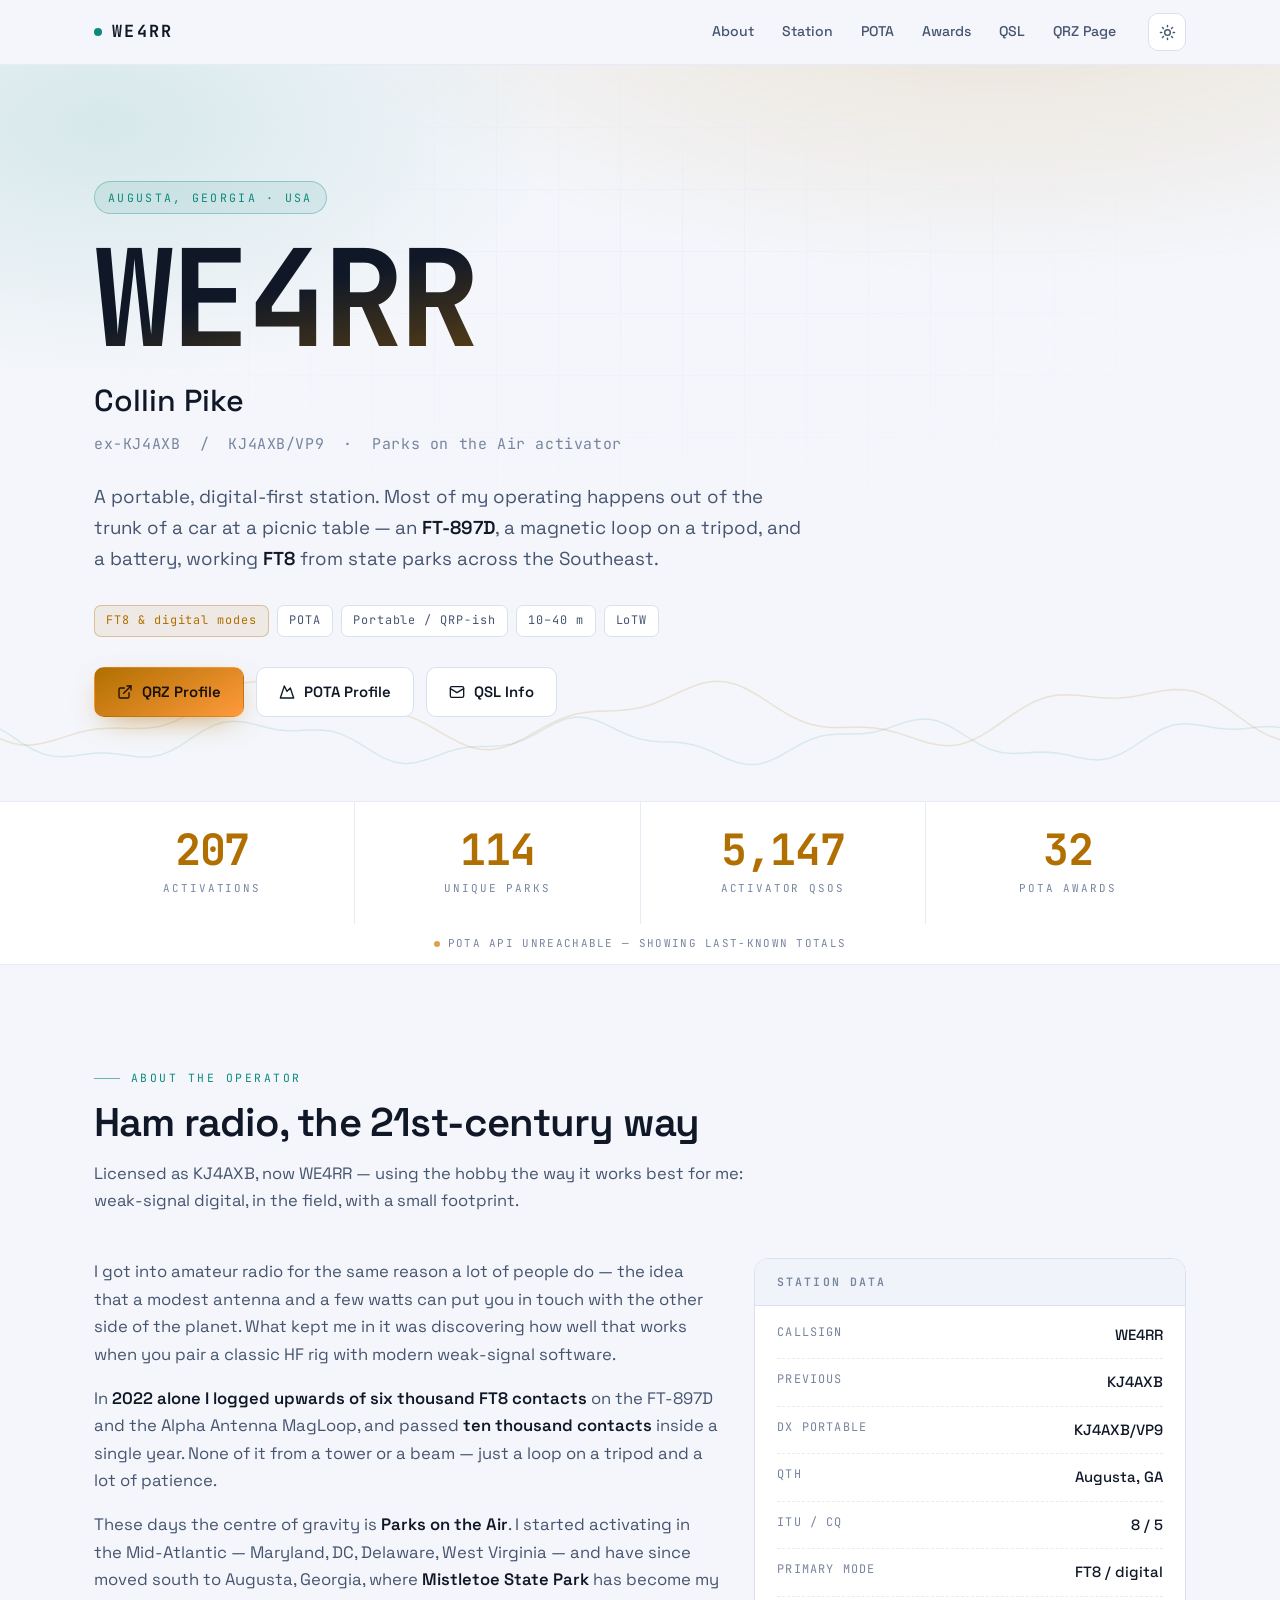
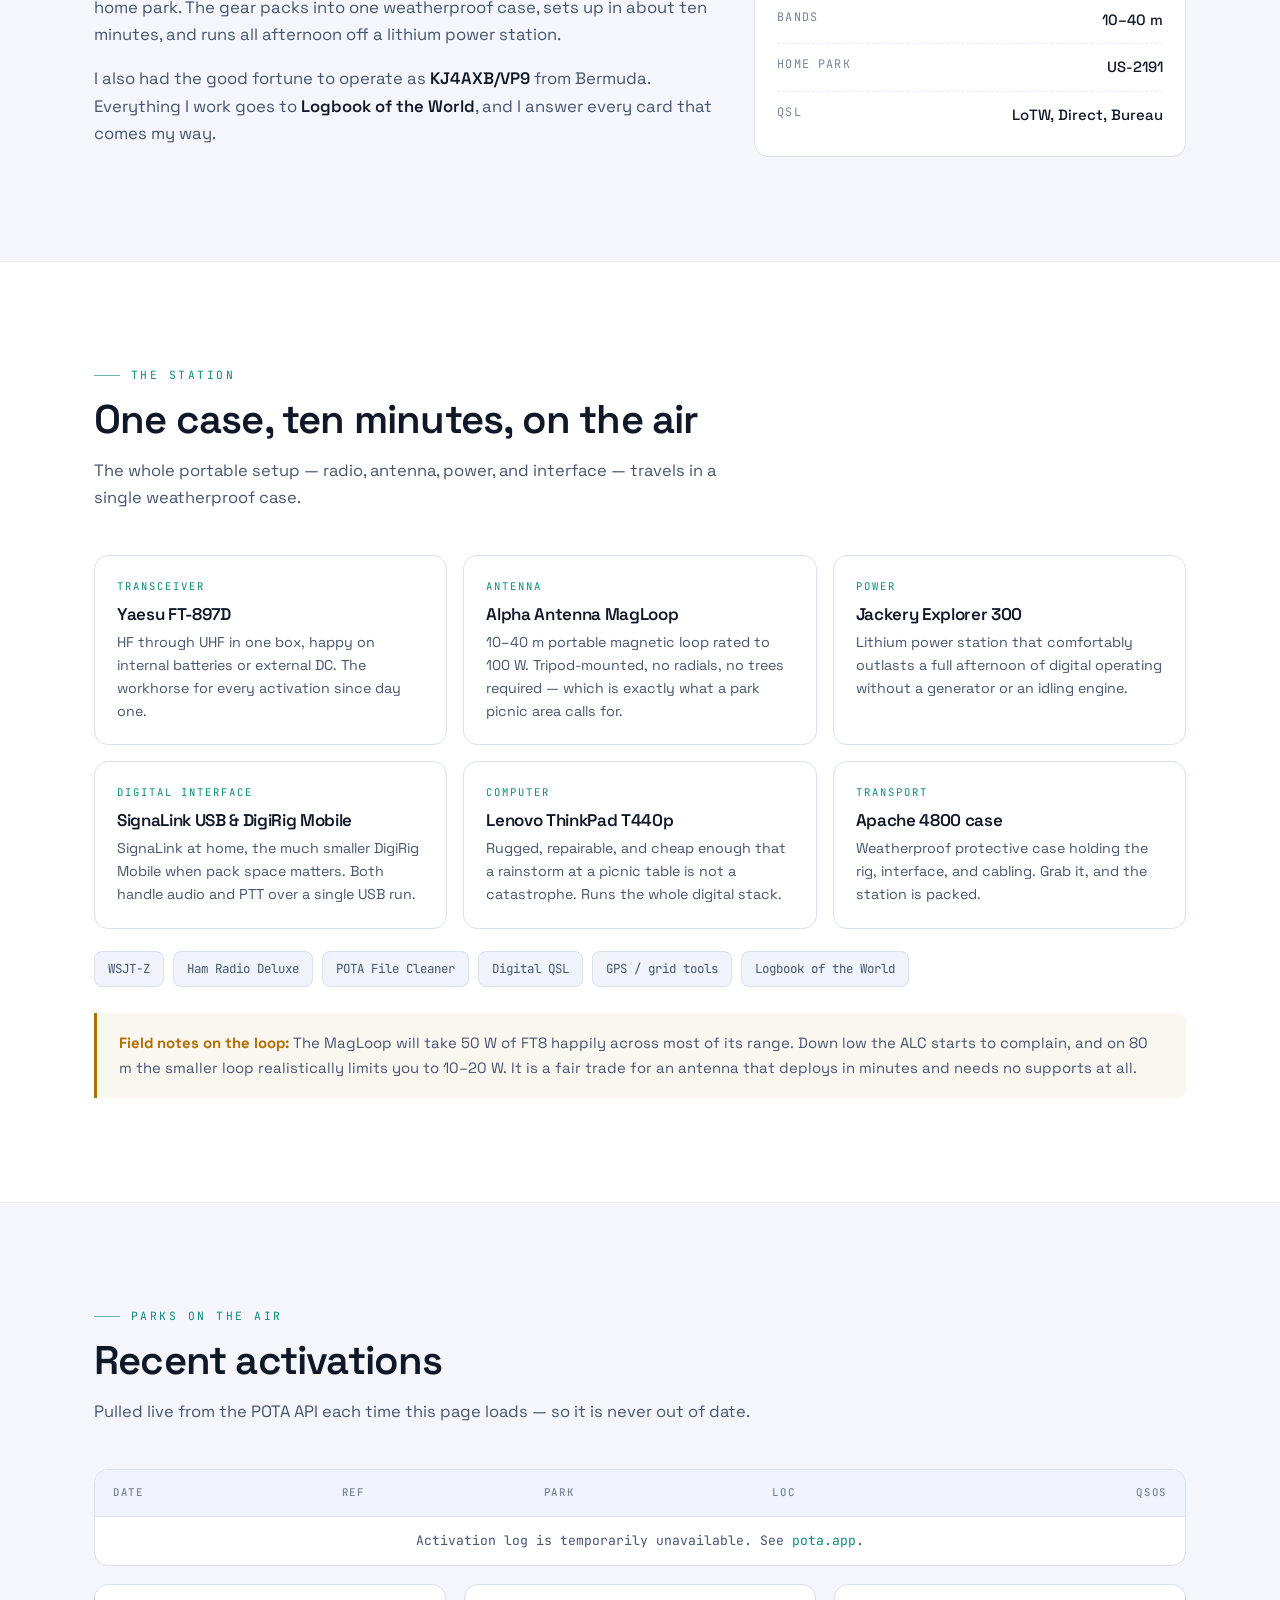
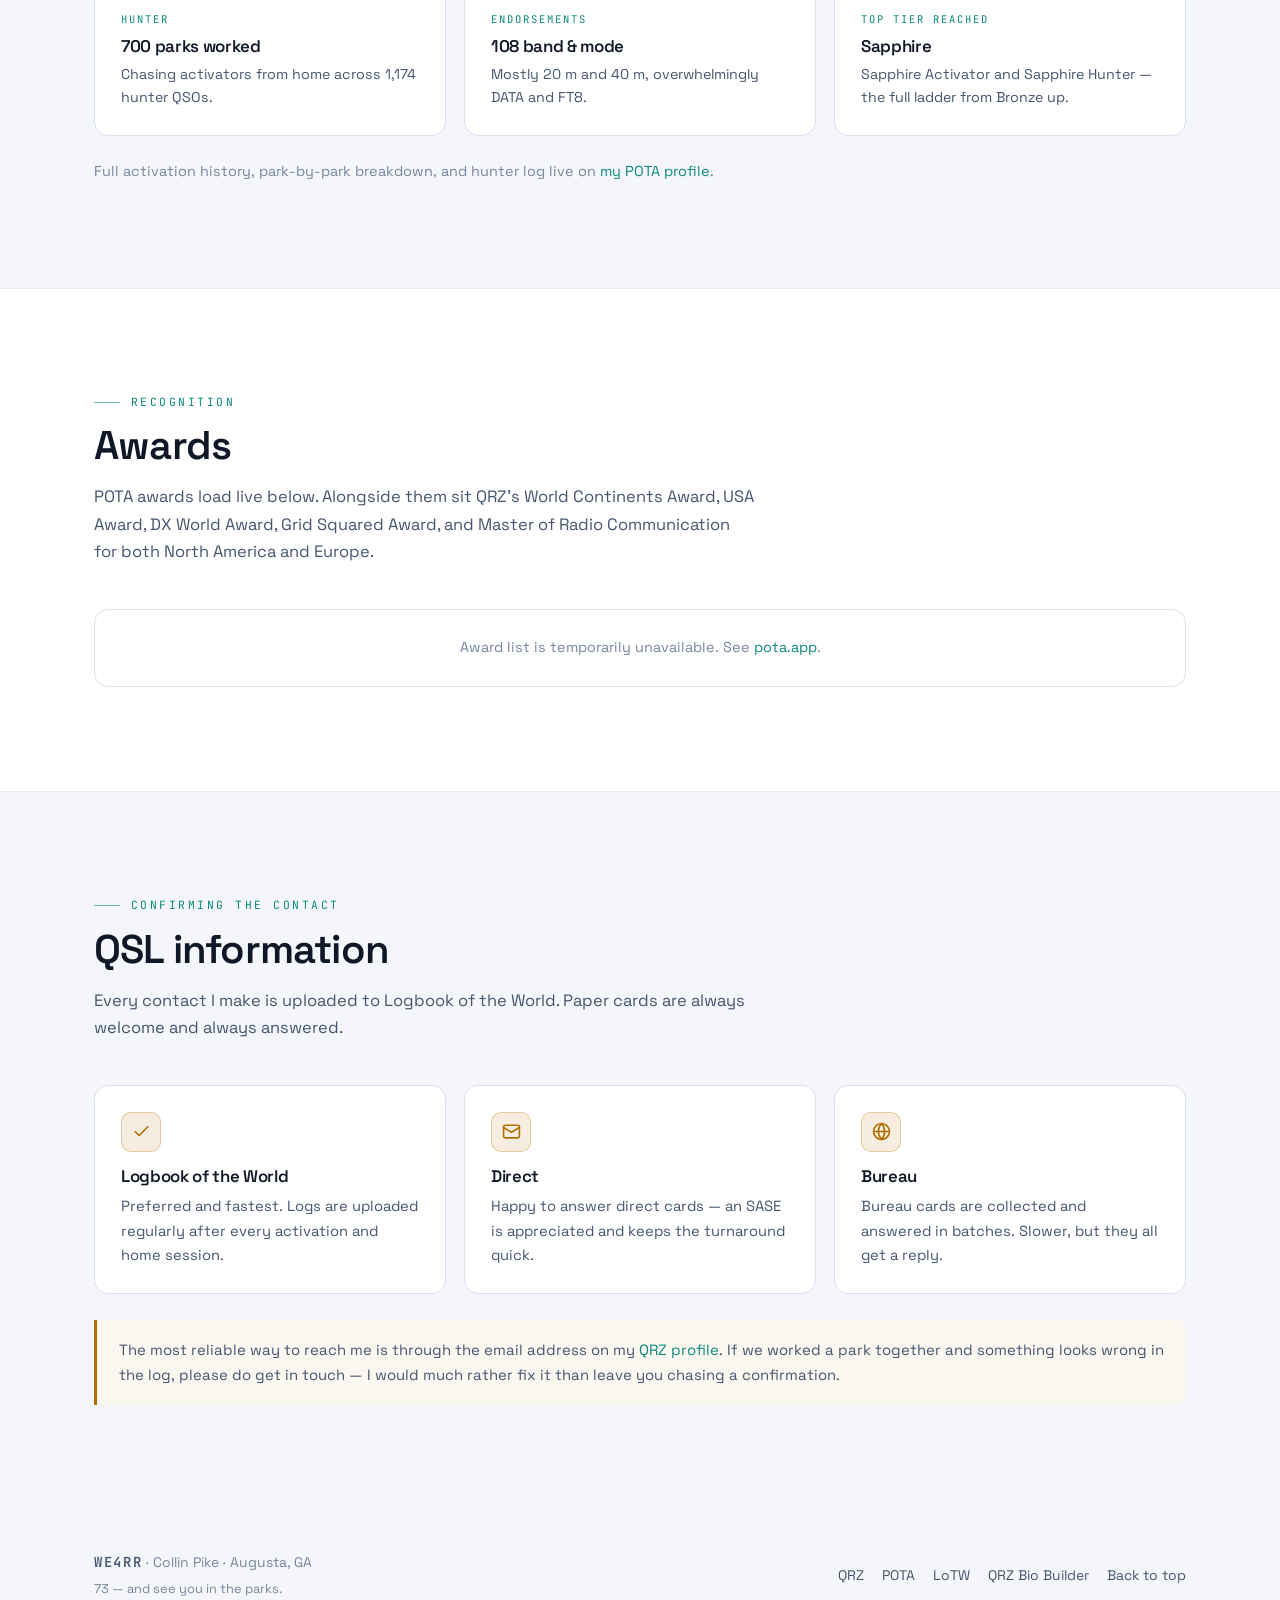
==== commit 81d82311: "Add WE4RR amateur radio station site Static site for GitHub Pages - no build step, no dependencies. " ====
--- a/index.html
+++ b/index.html
@@ -1,479 +1,376 @@
 <!DOCTYPE html>
-<html lang="en" >
-
+<html lang="en" data-theme="dark">
 <head>
-  <meta charset="UTF-8">
-  <title>Bootstrap Resume Landing Page/Website</title>
-  <meta charset="utf-8">
-<meta http-equiv="x-ua-compatible" content="ie=edge">
-<title>Marina Marques | Front-End Developer</title>
-<meta name="description" content="I'm a front-end developer based in Lisbon, Portugal.
-                Avid self-learner, proactive, organized and dedicated to everything I do.">
+<meta charset="utf-8">
 <meta name="viewport" content="width=device-width, initial-scale=1">
-<!-- icon -->
-<link rel="shortcut icon" href="/favicon.ico" type="image/x-icon">
-<link href="favicon.ico" rel="shortcut icon">
-<link rel="icon" type="image/png" href="favicon-32x32.png" sizes="32x32" />
-<!-- css -->
-<link rel="stylesheet" href="https://fonts.googleapis.com/css?family=Roboto:400,700|Montserrat:400,700">
-  
-  <link rel='stylesheet prefetch' href='https://cdnjs.cloudflare.com/ajax/libs/twitter-bootstrap/3.3.7/css/bootstrap.min.css'>
-<link rel='stylesheet prefetch' href='https://cdnjs.cloudflare.com/ajax/libs/animate.css/3.5.2/animate.min.css'>
-<link rel='stylesheet prefetch' href='https://maxcdn.bootstrapcdn.com/font-awesome/4.7.0/css/font-awesome.min.css'>
-
-      <link rel="stylesheet" href="css/style.css">
-
-  
+<title>WE4RR — Collin Pike | Amateur Radio Station, Augusta GA</title>
+<meta name="description" content="WE4RR (ex-KJ4AXB) — Collin Pike, Augusta, Georgia. Portable digital operator and Parks on the Air activator running an FT-897D and Alpha Antenna MagLoop. Live POTA statistics, station details, and QSL information.">
+<meta name="author" content="Collin Pike, WE4RR">
+<link rel="canonical" href="https://we4rr.github.io/">
+
+<meta property="og:type" content="website">
+<meta property="og:title" content="WE4RR — Collin Pike | Amateur Radio Station">
+<meta property="og:description" content="Portable digital operator and POTA activator in Augusta, Georgia. Live Parks on the Air statistics and station details.">
+<meta name="twitter:card" content="summary">
+
+<link rel="icon" href="assets/img/favicon.svg" type="image/svg+xml">
+<link rel="preconnect" href="https://fonts.googleapis.com">
+<link rel="preconnect" href="https://fonts.gstatic.com" crossorigin>
+<link href="https://fonts.googleapis.com/css2?family=Space+Grotesk:wght@400;500;600;700&family=JetBrains+Mono:wght@400;500;700&display=swap" rel="stylesheet">
+<link rel="stylesheet" href="assets/css/style.css">
+
+<script>
+  /* Set theme before first paint to avoid a flash */
+  (function () {
+    try {
+      var t = localStorage.getItem('we4rr-theme');
+      if (!t) t = window.matchMedia('(prefers-color-scheme: light)').matches ? 'light' : 'dark';
+      document.documentElement.setAttribute('data-theme', t);
+    } catch (e) {}
+  })();
+</script>
 </head>
 
 <body>
-
-  <body>
-	<!-- START PRELOADER -->
-	<div id="preloader">
-		<div id="status">&nbsp;</div>
-	</div>
-	<!-- END PRELOADER -->
-	<!-- Return to Top -->
-	<a href="javascript:" id="return-to-top"><span class="fa fa-arrow-up" aria-hidden="true"></span></a>
-	<!-- navigation -->
-	<!-- start Fixed navbar -->
-	<nav class="navbar navbar-inverse navbar-fixed-top">
-		<div class="container-fluid">
-			<!-- Brand and toggle get grouped for mobile display -->
-			<div class="navbar-header">
-				<a class="navbar-brand" href="#about">
-					<img alt="Marina Marques" class="navbar-brand" src="http://marinamarques.pt/img/marina_marques_logo.png">
-				</a>
-				<button type="button" class="navbar-toggle" data-toggle="collapse" data-target="#ResponsiveNav">
-                    <span class="icon-bar"></span>
-                    <span class="icon-bar"></span>
-                    <span class="icon-bar"></span>
-                </button>
-			</div>
-			<!-- Collect the nav links, forms, and other content for toggling -->
-			<div class="collapse navbar-collapse navbar-right" id="ResponsiveNav">
-				<ul class="nav navbar-nav">
-					<li><a href="#about-me" class="page-scroll">ABOUT</a></li>
-					<li><a href="#portfolio" class="page-scroll">PORTFOLIO</a></li>
-					<li><a href="#services" class="page-scroll">SERVICES</a></li>
-					<li><a href="#contact" class="page-scroll">CONTACT</a></li>
-				</ul>
-			</div>
-			<!-- end collapse -->
-		</div>
-		<!-- end container fluid -->
-	</nav>
-	<!-- end navigation -->
-	<!-- intro header -->
-	<header class="intro">
-		<div class="intro-body">
-			<div class="container">
-				<div class="row">
-					<div class="col-md-8 col-md-offset-2">
-						<!-- start typer hello  -->
-						<div class="brand-heading">
-							<span class="txt-rotate" data-period="100" data-rotate='[ "Hello,", "Olá,", "Hallo,", "Salut,", "Ciao,", "Hola,", "Hej," ]'></span>
-						</div>
-						<!-- end typer hello -->
-						<p class="intro-text">my name is Marina Marques.
-							<br> I'm a <span class="fa fa-code" aria-hidden="true"></span> <span class="intro-text-hgl">front-end developer</span> <span class="fa fa-code" aria-hidden="true"></span>
-							<br>based in the beautiful city of <span class="city">Lisbon</span>, Portugal.</p>
-						<!-- start mouse wrap -->
-						<div class="mouse-warp">
-							<a href="#mouse-here" class="page-scroll">
-								<div class="mouse">
-									<div class="scroll"></div>
-								</div>
-							</a>
-						</div>
-						<!-- end mouse wrap -->
-					</div>
-					<!-- end column wrapping -->
-				</div>
-				<!-- end row header -->
-			</div>
-			<!-- end container header -->
-		</div>
-		<!-- end intro body -->
-	</header>
-	<!-- end intro header -->
-	<div id="mouse-here"></div>
-	<!-- only for mouse to fall before the start of the section -->
-	<!-- start about me -->
-	<section id="about-me">
-		<div class="container">
-			<div class="row">
-				<h2>ABOUT</h2>
-				<div class="col-lg-6 about-intro">
-					<div class="about-inner">
-						<div class="about-ct">
-							<img src="http://marinamarques.pt/img/mm_info.jpg" alt="Marina Marques" class="img-responsive">
-							<div class="textbox-about hidden-xs">
-								<div class="btn button-social">
-									<a href="https://codepen.io/shvvffle/" target="_blank" alt="CodePen profile"><span class="fa fa-codepen" aria-hidden="true"></span></a>
-									<a href="https://pt.linkedin.com/in/marinamarques9" alt="LinkedIn profile" target="_blank"><span class="fa fa-linkedin" aria-hidden="true"></span></a>
-									<a href="https://github.com/shvvffle" target="_blank" alt="GitHub profile"><span class="fa fa-github" aria-hidden="true"></span></a>
-								</div>
-							</div>
-						</div>
-					</div>
-				</div>
-				<div class="col-lg-6 about-intro-text">
-					<p>I'm a <span>front-end developer</span> and a <span>photojournalist enthusiast</span>.<br> My first experience with code was at the time everybody had a MySpace profile. I remember struggling with finding the way to change the background-color and
-						have flashy text. I used to spend hours trying to customize it and couldn't even seem to see the time get by. The excitement of having the power to structure pages on my own was amazing. It's just like lego. You start piece by piece, nobody understands
-						what you're building and tada... you have a castle.<br> Here's to building castles with code! <span class="fa fa-beer" aria-hidden="true"></span></p>
-					<div class="button-group">
-						<div class="text">Download CV</div>
-						<div class="icon-cv"><a href="http://marinamarques.pt/assets/MarinaMarques_CV.pdf" alt="Marina Marques CV" target="_blank"><span class="fa fa-arrow-circle-down" aria-hidden="true"></span></a></div>
-					</div>
-				</div>
-			</div>
-			<!-- end row about -->
-		</div>
-		<!-- end container about -->
-		<!-- start count stats -->
-		<section id="counter-stats">
-			<div class="container">
-				<div class="row">
-					<div class="col-lg-3 stats">
-						<span class="fa fa-code" aria-hidden="true"></span>
-						<div class="counter" data-count="900000">0</div>
-						<h5>Lines of code</h5>
-					</div>
-					<div class="col-lg-3 stats">
-						<span class="fa fa-check" aria-hidden="true"></span>
-						<div class="counter" data-count="280">0</div>
-						<h5>Projects done</h5>
-					</div>
-					<div class="col-lg-3 stats">
-						<span class="fa fa-user" aria-hidden="true"></span>
-						<div class="counter" data-count="75">0</div>
-						<h5>Happy clients</h5>
-					</div>
-					<div class="col-lg-3 stats">
-						<span class="fa fa-coffee" aria-hidden="true"></span>
-						<div class="counter" data-count="999">0</div>
-						<h5>Cups of coffee</h5>
-					</div>
-				</div>
-				<!-- end row counter stats -->
-			</div>
-			<!-- end container counter stats -->
-		</section>
-		<!-- end cont stats -->
-	</section>
-	<!-- end about me -->
-	<!-- start work experience -->
-	<section id="experience">
-		<div class="container">
-			<h2>EXPERIENCE</h2>
-			<div class="experience-ct">
-				<div class="row">
-					<div class="col-md-6 timeline-label">
-						<h4>key areas</h4>
-						<p>front end development, wordpress development and SEO improvement.</p>
-						<a href="https://pt.linkedin.com/in/marinamarques9" alt="LinkedIn profile" target="_blank">
-							<div class="button-group-li">
-								<div class="text-timeline">View on LinkedIn</div>
-								<div class="icon-li"><span class="fa fa-linkedin" aria-hidden="true"></span></div>
-							</div>
-						</a>
-					</div>
-					<div class="col-md-6 timeline col-exp">
-						<div class="timeline-year">
-							<time datetime="2016">2016</time>
-							<div class="timeline-experience">
-								<span class="timeline-circle"></span>
-								<div class="timeline-experience-img"><img src="http://marinamarques.pt/img/bnp_paribas.png" alt="BNP Paribas"></div>
-								<div class="timeline-experience-info clear-after">
-									<h5>BNP Paribas</h5>
-									<div class="timeline-role">Team Manager & Front End Developer</div>
-									<p>January 2016 - Present</p>
-								</div>
-								<!-- experience-info -->
-							</div>
-							<!-- experience -->
-							<time datetime="2015">2015</time>
-							<div class="timeline-experience">
-								<span class="timeline-circle"></span>
-								<div class="timeline-experience-img"><img src="http://marinamarques.pt/img/bnp_paribas.png" alt="BNP Paribas"></div>
-								<div class="timeline-experience-info clear-after">
-									<h5>BNP Paribas</h5>
-									<div class="timeline-role">Jr. Front End Developer & Content Administrator</div>
-									<p>May 2015 - December 2015</p>
-								</div>
-								<!-- experience-info -->
-							</div>
-							<!-- experience -->
-						</div>
-						<!-- year -->
-						<div class="timeline-year timeline-year1">
-							<time datetime="2014">2014</time>
-							<div class="timeline-experience">
-								<span class="timeline-circle"></span>
-								<div class="timeline-experience-img"><img src="http://marinamarques.pt/img/paginas_amarelas.png" alt="Páginas Amarelas"></div>
-								<div class="timeline-experience-info clear-after">
-									<h5>Páginas Amarelas</h5>
-									<div class="timeline-role">Internal Communication Technician</div>
-									<p>March 2014 - May 2015</p>
-								</div>
-								<!-- experience-info -->
-							</div>
-							<!-- experience -->
-							<time datetime="2013">2013</time>
-							<div class="timeline-experience">
-								<span class="timeline-circle"></span>
-								<div class="timeline-experience-img"><img src="http://marinamarques.pt/img/paginas_amarelas.png" alt="Páginas Amarelas"></div>
-								<div class="timeline-experience-info clear-after">
-									<h5>Páginas Amarelas</h5>
-									<div class="timeline-role">Jr. Web Developer & Content Producer</div>
-									<p>February 2013 - March 2014</p>
-								</div>
-								<!-- experience-info -->
-							</div>
-							<!-- experience -->
-						</div>
-						<!-- year -->
-					</div>
-				</div>
-				<!-- end row of two columns -->
-			</div>
-			<!-- end experience container of two columns -->
-		</div>
-		<!-- end container experience -->
-	</section>
-	<!-- end work experience -->
-	<!-- start work portfolio -->
-	<section id="portfolio">
-		<div class="container-fluid portfolio-ct">
-			<h2>PORTFOLIO</h2>
-			<div class="row">
-				<!-- start first portfolio item -->
-				<div class="col-sm-6 col-md-4 grid-portfolio">
-					<div class="portfolio-item-ct">
-						<div class="thumbnail">
-							<img src="http://marinamarques.pt/img/work-ibvmx.png" alt="Portfolio - IBV MEXICO" class="img-responsive">
-							<div class="textbox-portfolio">
-								<div class="button-weblink">
-									<a href="https://ibv-mx.bnpparibas.com/" alt="Portfolio - IBV MEXICO" target="_blank"><span class="fa fa-link portfolio-link" aria-hidden="true"></span></a>
-								</div>
-							</div>
-						</div>
-						<div class="caption portfolio-details">
-							<h3>IBV MEXICO</h3>
-							<p>Responsive website done for BNP Paribas CIB using Wordpress.
-								<br> Child theme developed based on a free theme.
-							</p>
-							<ul class="portfolio-tags">
-								<li class="portfolio-tag">WORDPRESS</li>
-								<li class="portfolio-tag">CHILD THEME</li>
-								<li class="portfolio-tag">SEO</li>
-							</ul>
-						</div>
-					</div>
-				</div>
-				<!-- end first portfolio item -->
-				<!-- start second portfolio item -->
-				<div class="col-sm-6 col-md-4 grid-portfolio">
-					<div class="portfolio-item-ct">
-						<div class="thumbnail">
-							<img src="http://marinamarques.pt/img/work-areyoufeelinglow.png" alt="Portfolio - ARE YOU FEELING LOW?" class="img-responsive">
-							<div class="textbox-portfolio">
-								<div class="button-weblink">
-									<a href="https://shvvffle.github.io/areyoufeelinglow/" target="_blank" alt="Portfolio - ARE YOU FEELING LOW?"><span class="fa fa-link portfolio-link" aria-hidden="true"></span></a>
-								</div>
-							</div>
-						</div>
-						<div class="caption portfolio-details">
-							<h3>ARE YOU FEELING LOW?</h3>
-							<p>Landing page with a compliment generator
-								<br> using Javascript.
-							</p>
-							<ul class="portfolio-tags">
-								<li class="portfolio-tag">HTML5 / CSS3</li>
-								<li class="portfolio-tag">BOOTSTRAP</li>
-								<li class="portfolio-tag">JAVASCRIPT</li>
-								<li class="portfolio-tag">SEO</li>
-							</ul>
-						</div>
-					</div>
-				</div>
-				<!-- end second portfolio item -->
-				<!-- start third portfolio item -->
-				<div class="col-sm-6 col-md-4 grid-portfolio">
-					<div class="portfolio-item-ct">
-						<div class="thumbnail">
-							<img src="http://marinamarques.pt/img/work-personalWebsite.png" alt="Portfolio - PERSONAL WEBSITE" class="img-responsive">
-							<div class="textbox-portfolio">
-								<div class="button-weblink">
-									<a href="#" alt="Portfolio - PERSONAL WEBSITE"><span class="fa fa-link portfolio-link" aria-hidden="true"></span></a>
-								</div>
-							</div>
-						</div>
-						<div class="caption portfolio-details">
-							<h3>PERSONAL WEBSITE</h3>
-							<p>Responsive website
-								<br> using Bootstrap.
-							</p>
-							<ul class="portfolio-tags">
-								<li class="portfolio-tag">HTML5 / CSS3</li>
-								<li class="portfolio-tag">BOOTSTRAP</li>
-								<li class="portfolio-tag">JAVASCRIPT</li>
-								<li class="portfolio-tag">SEO</li>
-							</ul>
-						</div>
-					</div>
-				</div>
-				<!-- end third portfolio item -->
-			</div>
-			<!-- end row portfolio -->
-		</div>
-		<!-- end container portfolio -->
-	</section>
-	<!-- end work portfolio -->
-	<!-- start services -->
-	<section id="services">
-		<div class="container">
-			<h2>SERVICES</h2>
-			<div class="row">
-				<div class="ct-services">
-					<div class="col-md-4 services-item">
-						<div class="rotate">
-							<span class="fa fa-code" aria-hidden="true"></span>
-							<!-- <i class="fa fa-file-code-o fa-wrapper" aria-hidden="true"></i> -->
-						</div>
-						<h3>Front End Development</h3>
-						<p>Development of responsive websites, cross-browser and cross-platform testing.</p>
-					</div>
-					<div class="col-md-4 services-item">
-						<div class="rotate">
-							<span class="fa fa-wordpress fa-wrapper" aria-hidden="true"></span>
-						</div>
-						<h3>Wordpress Development</h3>
-						<p>Custom development (website, theme & plugin), hosting and maintenance.</p>
-					</div>
-					<div class="col-md-4 services-item">
-						<div class="rotate">
-							<span class="fa fa-line-chart" aria-hidden="true"></span>
-							<!-- <i class="fa fa-search fa-wrapper" aria-hidden="true"></i>-->
-						</div>
-						<h3>Search Engine Optimization</h3>
-						<p>Increase your visibility across all major search engines & local search with SEO techniques.</p>
-					</div>
-				</div>
-				<!-- end row of services -->
-			</div>
-			<!-- end row services section -->
-		</div>
-		<!-- end div services section -->
-	</section>
-	<!-- end services -->
-	<!-- start testimionals -->
-	<section id="testimionals">
-		<div class="testimionals-bg">
-			<div class="container testimionals-bg-opacity">
-				<h2>TESTIMONIALS</h2>
-				<div><span class="fa fa-quote-left quotes" aria-hidden="true"></span>
-				</div>
-				<div id="slider-testimionals" class="carousel slide" data-ride="carousel">
-					<!-- indicators dot nav -->
-					<ol class="carousel-indicators">
-						<li data-target="#slider-testimionals" data-slide-to="0" class="active"></li>
-						<li data-target="#slider-testimionals" data-slide-to="1"></li>
-						<li data-target="#slider-testimionals" data-slide-to="2"></li>
-						<li data-target="#slider-testimionals" data-slide-to="3"></li>
-					</ol>
-					<!-- wrapper for slides -->
-					<div class="carousel-inner" role="listbox">
-						<!-- start first testimional -->
-						<div class="item active">
-							<div class="row">
-								<div class="col-md-6 col-md-offset-3">
-									<div class="carousel-caption">
-										<p>Marina is always ready to accomplish the impossible in record time.</p>
-										<p class="client">Emilien, Marketing department - BNP Paribas</p>
-									</div>
-								</div>
-							</div>
-						</div>
-						<!-- end first testimional -->
-						<!-- start second testimional -->
-						<div class="item">
-							<div class="row">
-								<div class="col-md-6 col-md-offset-3">
-									<div class="carousel-caption">
-										<p>She's the fastest person in BNPP! Quick as lightning with robust solutions.</p>
-										<p class="client">Rogier, Sales department - BNP Paribas</p>
-									</div>
-								</div>
-							</div>
-						</div>
-						<!-- end second testimional -->
-						<!-- start third testimional -->
-						<div class="item">
-							<div class="row">
-								<div class="col-md-6 col-md-offset-3">
-									<div class="carousel-caption">
-										<p>She shows real commitment and demonstrates entrepreneurship skills as well as innovation abilities.</p>
-										<p class="client">Gillian, Manager - BNP Paribas</p>
-									</div>
-								</div>
-							</div>
-						</div>
-						<!-- end third testimional -->
-						<!-- start fourth and last testimional -->
-						<div class="item">
-							<div class="row">
-								<div class="col-md-6 col-md-offset-3">
-									<div class="carousel-caption">
-										<p>She doesn't give up until she finds a solution for what seems to be impossible.</p>
-										<p class="client">Ana, Manager - Páginas Amarelas</p>
-									</div>
-								</div>
-							</div>
-						</div>
-						<!-- end fourth and last testimional -->
-					</div>
-					<!-- end carousel -->
-				</div>
-				<!-- end slider bootstrap -->
-			</div>
-		</div>
-		<!-- end div container testimionals -->
-	</section>
-	<!-- end testimionals -->
-	<!-- start footer -->
-	<footer id="contact">
-		<div class="container">
-			<div class="row">
-				<h2>CONTACT</h2>
-				<p>You can contact me at: 9.marques.marina[AT]gmail.com</p>
-				<br>
-				<div class="social">
-					<a href="https://codepen.io/shvvffle/" target="_blank" alt="CodePen profile"><span class="fa fa-codepen" aria-hidden="true"></span></a>
-					<a href="https://pt.linkedin.com/in/marinamarques9" target="_blank" alt="LinkedIn profile"><span class="fa fa-linkedin" aria-hidden="true"></i></a>
-					<a href="https://github.com/shvvffle" target="_blank" alt="GitHub profile"><span class="fa fa-github" aria-hidden="true"></span></a>
-				</div>
-				<p id="copyright"></p>
-			</div>
-			<!-- end row contact -->
-		</div>
-		<!-- end container footer section -->
-	</footer>
-	<!-- end footer -->
+<a class="skip" href="#main">Skip to content</a>
+
+<!-- ============ NAV ============ -->
+<header class="nav">
+  <div class="wrap nav__inner">
+    <a class="nav__brand" href="#top"><span class="nav__dot" aria-hidden="true"></span>WE4RR</a>
+
+    <nav class="nav__links" id="navlinks" aria-label="Main">
+      <a href="#about">About</a>
+      <a href="#station">Station</a>
+      <a href="#pota">POTA</a>
+      <a href="#awards">Awards</a>
+      <a href="#qsl">QSL</a>
+      <a href="qrz.html">QRZ Page</a>
+    </nav>
+
+    <button class="icon-btn theme-btn" id="themeBtn" type="button" aria-label="Toggle colour theme">
+      <svg class="moon" viewBox="0 0 24 24" fill="none" stroke="currentColor" stroke-width="2" stroke-linecap="round" stroke-linejoin="round" aria-hidden="true"><path d="M21 12.79A9 9 0 1 1 11.21 3 7 7 0 0 0 21 12.79z"/></svg>
+      <svg class="sun" viewBox="0 0 24 24" fill="none" stroke="currentColor" stroke-width="2" stroke-linecap="round" stroke-linejoin="round" aria-hidden="true"><circle cx="12" cy="12" r="4"/><path d="M12 2v2M12 20v2M4.9 4.9l1.4 1.4M17.7 17.7l1.4 1.4M2 12h2M20 12h2M6.3 17.7l-1.4 1.4M19.1 4.9l-1.4 1.4"/></svg>
+    </button>
+
+    <button class="icon-btn nav__toggle" id="navToggle" type="button" aria-label="Toggle menu" aria-expanded="false" aria-controls="navlinks">
+      <svg viewBox="0 0 24 24" fill="none" stroke="currentColor" stroke-width="2" stroke-linecap="round" aria-hidden="true"><path d="M3 6h18M3 12h18M3 18h18"/></svg>
+    </button>
+  </div>
+</header>
+
+<main id="main">
+<a id="top"></a>
+
+<!-- ============ HERO ============ -->
+<section class="hero">
+  <div class="hero__bg" aria-hidden="true"></div>
+  <div class="hero__grid" aria-hidden="true"></div>
+  <svg class="hero__wave" viewBox="0 0 1440 190" preserveAspectRatio="none" aria-hidden="true">
+    <path id="waveA" fill="none" stroke="currentColor" stroke-width="1.5" style="color:var(--amber);opacity:.30" d=""/>
+    <path id="waveB" fill="none" stroke="currentColor" stroke-width="1.5" style="color:var(--cyan);opacity:.24" d=""/>
+  </svg>
+
+  <div class="wrap">
+    <p class="eyebrow">Augusta, Georgia &middot; USA</p>
+
+    <h1 class="callsign">WE4RR</h1>
+    <p class="hero__name">Collin Pike</p>
+    <p class="hero__qth">ex-KJ4AXB &nbsp;/&nbsp; KJ4AXB&#47;VP9 &nbsp;&middot;&nbsp; Parks on the Air activator</p>
+
+    <p class="hero__lede">
+      A portable, digital-first station. Most of my operating happens out of the trunk of a car
+      at a picnic table &mdash; an <strong>FT-897D</strong>, a magnetic loop on a tripod, and a battery,
+      working <strong>FT8</strong> from state parks across the Southeast.
+    </p>
+
+    <div class="tags">
+      <span class="tag tag--amber">FT8 &amp; digital modes</span>
+      <span class="tag">POTA</span>
+      <span class="tag">Portable / QRP-ish</span>
+      <span class="tag">10&ndash;40 m</span>
+      <span class="tag">LoTW</span>
+    </div>
+
+    <div class="btns">
+      <a class="btn btn--primary" href="https://www.qrz.com/db/WE4RR" target="_blank" rel="noopener">
+        <svg viewBox="0 0 24 24" fill="none" stroke="currentColor" stroke-width="2" stroke-linecap="round" stroke-linejoin="round" aria-hidden="true"><path d="M18 13v6a2 2 0 0 1-2 2H5a2 2 0 0 1-2-2V8a2 2 0 0 1 2-2h6"/><path d="M15 3h6v6"/><path d="M10 14 21 3"/></svg>
+        QRZ Profile
+      </a>
+      <a class="btn" href="https://pota.app/#/profile/WE4RR" target="_blank" rel="noopener">
+        <svg viewBox="0 0 24 24" fill="none" stroke="currentColor" stroke-width="2" stroke-linecap="round" stroke-linejoin="round" aria-hidden="true"><path d="m8 3 4 8 5-5 5 15H2L8 3z"/></svg>
+        POTA Profile
+      </a>
+      <a class="btn" href="#qsl">
+        <svg viewBox="0 0 24 24" fill="none" stroke="currentColor" stroke-width="2" stroke-linecap="round" stroke-linejoin="round" aria-hidden="true"><rect x="2" y="4" width="20" height="16" rx="2"/><path d="m22 7-10 6L2 7"/></svg>
+        QSL Info
+      </a>
+    </div>
+  </div>
+</section>
+
+<!-- ============ LIVE STATS ============ -->
+<section class="statbar" aria-labelledby="statsHeading">
+  <h2 id="statsHeading" class="skip">Parks on the Air statistics</h2>
+  <div class="wrap" style="padding:0">
+    <div class="statbar__grid">
+      <div class="stat"><div class="stat__num" data-count data-key="activations">207</div><div class="stat__label">Activations</div></div>
+      <div class="stat"><div class="stat__num" data-count data-key="parks">114</div><div class="stat__label">Unique Parks</div></div>
+      <div class="stat"><div class="stat__num" data-count data-key="qsos">5147</div><div class="stat__label">Activator QSOs</div></div>
+      <div class="stat"><div class="stat__num" data-count data-key="awards">32</div><div class="stat__label">POTA Awards</div></div>
+    </div>
+  </div>
+  <div class="live-note" id="liveNote" data-state="load">
+    <span class="live-dot" aria-hidden="true"></span>
+    <span id="liveText">Fetching live totals from pota.app&hellip;</span>
+  </div>
+</section>
+
+<!-- ============ ABOUT ============ -->
+<section class="section" id="about">
+  <div class="wrap">
+    <div class="section__head reveal">
+      <p class="section__kicker">About the operator</p>
+      <h2 class="section__title">Ham radio, the 21st-century way</h2>
+      <p class="section__sub">Licensed as KJ4AXB, now WE4RR &mdash; using the hobby the way it works best for me: weak-signal digital, in the field, with a small footprint.</p>
+    </div>
+
+    <div class="about">
+      <div class="about__body reveal">
+        <p>
+          I got into amateur radio for the same reason a lot of people do &mdash; the idea that a modest
+          antenna and a few watts can put you in touch with the other side of the planet. What kept me
+          in it was discovering how well that works when you pair a classic HF rig with modern
+          weak-signal software.
+        </p>
+        <p>
+          In <strong>2022 alone I logged upwards of six thousand FT8 contacts</strong> on the FT-897D and the
+          Alpha Antenna MagLoop, and passed <strong>ten thousand contacts</strong> inside a single year.
+          None of it from a tower or a beam &mdash; just a loop on a tripod and a lot of patience.
+        </p>
+        <p>
+          These days the centre of gravity is <strong>Parks on the Air</strong>. I started activating in the
+          Mid-Atlantic &mdash; Maryland, DC, Delaware, West Virginia &mdash; and have since moved south to
+          Augusta, Georgia, where <strong>Mistletoe State Park</strong> has become my home park. The gear packs
+          into one weatherproof case, sets up in about ten minutes, and runs all afternoon off a
+          lithium power station.
+        </p>
+        <p>
+          I also had the good fortune to operate as <strong>KJ4AXB&#47;VP9</strong> from Bermuda. Everything I
+          work goes to <strong>Logbook of the World</strong>, and I answer every card that comes my way.
+        </p>
+      </div>
+
+      <aside class="card factsheet reveal">
+        <h3>Station data</h3>
+        <dl>
+          <div><dt>Callsign</dt><dd>WE4RR</dd></div>
+          <div><dt>Previous</dt><dd>KJ4AXB</dd></div>
+          <div><dt>DX portable</dt><dd>KJ4AXB&#47;VP9</dd></div>
+          <div><dt>QTH</dt><dd>Augusta, GA</dd></div>
+          <div><dt>ITU &#47; CQ</dt><dd>8 &#47; 5</dd></div>
+          <div><dt>Primary mode</dt><dd>FT8 &#47; digital</dd></div>
+          <div><dt>Bands</dt><dd>10&ndash;40 m</dd></div>
+          <div><dt>Home park</dt><dd>US-2191</dd></div>
+          <div><dt>QSL</dt><dd>LoTW, Direct, Bureau</dd></div>
+        </dl>
+      </aside>
+    </div>
+  </div>
+</section>
+
+<!-- ============ STATION ============ -->
+<section class="section section--alt" id="station">
+  <div class="wrap">
+    <div class="section__head reveal">
+      <p class="section__kicker">The station</p>
+      <h2 class="section__title">One case, ten minutes, on the air</h2>
+      <p class="section__sub">The whole portable setup &mdash; radio, antenna, power, and interface &mdash; travels in a single weatherproof case.</p>
+    </div>
+
+    <div class="gear reveal">
+      <article class="gear__item">
+        <p class="gear__role">Transceiver</p>
+        <h3 class="gear__name">Yaesu FT-897D</h3>
+        <p class="gear__desc">HF through UHF in one box, happy on internal batteries or external DC. The workhorse for every activation since day one.</p>
+      </article>
+
+      <article class="gear__item">
+        <p class="gear__role">Antenna</p>
+        <h3 class="gear__name">Alpha Antenna MagLoop</h3>
+        <p class="gear__desc">10&ndash;40 m portable magnetic loop rated to 100 W. Tripod-mounted, no radials, no trees required &mdash; which is exactly what a park picnic area calls for.</p>
+      </article>
+
+      <article class="gear__item">
+        <p class="gear__role">Power</p>
+        <h3 class="gear__name">Jackery Explorer 300</h3>
+        <p class="gear__desc">Lithium power station that comfortably outlasts a full afternoon of digital operating without a generator or an idling engine.</p>
+      </article>
+
+      <article class="gear__item">
+        <p class="gear__role">Digital interface</p>
+        <h3 class="gear__name">SignaLink USB &amp; DigiRig Mobile</h3>
+        <p class="gear__desc">SignaLink at home, the much smaller DigiRig Mobile when pack space matters. Both handle audio and PTT over a single USB run.</p>
+      </article>
+
+      <article class="gear__item">
+        <p class="gear__role">Computer</p>
+        <h3 class="gear__name">Lenovo ThinkPad T440p</h3>
+        <p class="gear__desc">Rugged, repairable, and cheap enough that a rainstorm at a picnic table is not a catastrophe. Runs the whole digital stack.</p>
+      </article>
+
+      <article class="gear__item">
+        <p class="gear__role">Transport</p>
+        <h3 class="gear__name">Apache 4800 case</h3>
+        <p class="gear__desc">Weatherproof protective case holding the rig, interface, and cabling. Grab it, and the station is packed.</p>
+      </article>
+    </div>
+
+    <div class="software reveal" role="list" aria-label="Software used">
+      <span class="chip" role="listitem">WSJT-Z</span>
+      <span class="chip" role="listitem">Ham Radio Deluxe</span>
+      <span class="chip" role="listitem">POTA File Cleaner</span>
+      <span class="chip" role="listitem">Digital QSL</span>
+      <span class="chip" role="listitem">GPS &#47; grid tools</span>
+      <span class="chip" role="listitem">Logbook of the World</span>
+    </div>
+
+    <div class="callout reveal">
+      <p>
+        <strong style="color:var(--amber)">Field notes on the loop:</strong>
+        The MagLoop will take 50 W of FT8 happily across most of its range. Down low the ALC starts to
+        complain, and on 80 m the smaller loop realistically limits you to 10&ndash;20 W. It is a fair
+        trade for an antenna that deploys in minutes and needs no supports at all.
+      </p>
+    </div>
+  </div>
+</section>
+
+<!-- ============ POTA ============ -->
+<section class="section" id="pota">
+  <div class="wrap">
+    <div class="section__head reveal">
+      <p class="section__kicker">Parks on the Air</p>
+      <h2 class="section__title">Recent activations</h2>
+      <p class="section__sub">Pulled live from the POTA API each time this page loads &mdash; so it is never out of date.</p>
+    </div>
+
+    <div class="table-scroll reveal">
+      <table class="log">
+        <caption class="skip">Most recent Parks on the Air activations by WE4RR</caption>
+        <thead>
+          <tr>
+            <th scope="col" class="mono">Date</th>
+            <th scope="col" class="mono">Ref</th>
+            <th scope="col">Park</th>
+            <th scope="col" class="mono">Loc</th>
+            <th scope="col" class="mono" style="text-align:right">QSOs</th>
+          </tr>
+        </thead>
+        <tbody id="actBody">
+          <tr class="loading-row"><td colspan="5">Loading activation log&hellip;</td></tr>
+        </tbody>
+      </table>
+    </div>
+
+    <div class="grid grid--3 reveal" style="margin-top:18px">
+      <div class="card">
+        <p class="gear__role">Hunter</p>
+        <h3 class="gear__name"><span data-count data-key="hunterParks">701</span> parks worked</h3>
+        <p class="gear__desc">Chasing activators from home across <span data-count data-key="hunterQsos">1175</span> hunter QSOs.</p>
+      </div>
+      <div class="card">
+        <p class="gear__role">Endorsements</p>
+        <h3 class="gear__name"><span data-count data-key="endorsements">108</span> band &amp; mode</h3>
+        <p class="gear__desc">Mostly 20 m and 40 m, overwhelmingly DATA and FT8.</p>
+      </div>
+      <div class="card">
+        <p class="gear__role">Top tier reached</p>
+        <h3 class="gear__name">Sapphire</h3>
+        <p class="gear__desc">Sapphire Activator and Sapphire Hunter &mdash; the full ladder from Bronze up.</p>
+      </div>
+    </div>
+
+    <p style="margin-top:24px;color:var(--text-3);font-size:.9rem">
+      Full activation history, park-by-park breakdown, and hunter log live on
+      <a href="https://pota.app/#/profile/WE4RR" target="_blank" rel="noopener">my POTA profile</a>.
+    </p>
+  </div>
+</section>
+
+<!-- ============ AWARDS ============ -->
+<section class="section section--alt" id="awards">
+  <div class="wrap">
+    <div class="section__head reveal">
+      <p class="section__kicker">Recognition</p>
+      <h2 class="section__title">Awards</h2>
+      <p class="section__sub">POTA awards load live below. Alongside them sit QRZ&rsquo;s World Continents Award, USA Award, DX World Award, Grid Squared Award, and Master of Radio Communication for both North America and Europe.</p>
+    </div>
+
+    <div class="awards reveal" id="awardGrid">
+      <div class="card" style="grid-column:1/-1;text-align:center;color:var(--text-3);font-family:var(--font-mono);font-size:.85rem">Loading awards&hellip;</div>
+    </div>
+  </div>
+</section>
+
+<!-- ============ QSL ============ -->
+<section class="section" id="qsl">
+  <div class="wrap">
+    <div class="section__head reveal">
+      <p class="section__kicker">Confirming the contact</p>
+      <h2 class="section__title">QSL information</h2>
+      <p class="section__sub">Every contact I make is uploaded to Logbook of the World. Paper cards are always welcome and always answered.</p>
+    </div>
+
+    <div class="qsl reveal">
+      <article class="card qsl__card">
+        <div class="qsl__icon" aria-hidden="true"><svg viewBox="0 0 24 24" fill="none" stroke="currentColor" stroke-width="2" stroke-linecap="round" stroke-linejoin="round"><path d="M20 6 9 17l-5-5"/></svg></div>
+        <h3>Logbook of the World</h3>
+        <p>Preferred and fastest. Logs are uploaded regularly after every activation and home session.</p>
+      </article>
+
+      <article class="card qsl__card">
+        <div class="qsl__icon" aria-hidden="true"><svg viewBox="0 0 24 24" fill="none" stroke="currentColor" stroke-width="2" stroke-linecap="round" stroke-linejoin="round"><rect x="2" y="4" width="20" height="16" rx="2"/><path d="m22 7-10 6L2 7"/></svg></div>
+        <h3>Direct</h3>
+        <p>Happy to answer direct cards &mdash; an SASE is appreciated and keeps the turnaround quick.</p>
+      </article>
+
+      <article class="card qsl__card">
+        <div class="qsl__icon" aria-hidden="true"><svg viewBox="0 0 24 24" fill="none" stroke="currentColor" stroke-width="2" stroke-linecap="round" stroke-linejoin="round"><circle cx="12" cy="12" r="10"/><path d="M2 12h20M12 2a15.3 15.3 0 0 1 4 10 15.3 15.3 0 0 1-4 10 15.3 15.3 0 0 1-4-10 15.3 15.3 0 0 1 4-10z"/></svg></div>
+        <h3>Bureau</h3>
+        <p>Bureau cards are collected and answered in batches. Slower, but they all get a reply.</p>
+      </article>
+    </div>
+
+    <div class="callout reveal">
+      <p>
+        The most reliable way to reach me is through the email address on my
+        <a href="https://www.qrz.com/db/WE4RR" target="_blank" rel="noopener">QRZ profile</a>.
+        If we worked a park together and something looks wrong in the log, please do get in touch &mdash;
+        I would much rather fix it than leave you chasing a confirmation.
+      </p>
+    </div>
+  </div>
+</section>
+</main>
+
+<!-- ============ FOOTER ============ -->
+<footer class="footer">
+  <div class="wrap footer__inner">
+    <div>
+      <span class="footer__call">WE4RR</span> &middot; Collin Pike &middot; Augusta, GA
+      <div style="margin-top:4px;font-size:.8rem">73 &mdash; and see you in the parks.</div>
+    </div>
+    <nav class="footer__links" aria-label="Footer">
+      <a href="https://www.qrz.com/db/WE4RR" target="_blank" rel="noopener">QRZ</a>
+      <a href="https://pota.app/#/profile/WE4RR" target="_blank" rel="noopener">POTA</a>
+      <a href="https://lotw.arrl.org/" target="_blank" rel="noopener">LoTW</a>
+      <a href="qrz.html">QRZ Bio Builder</a>
+      <a href="#top">Back to top</a>
+    </nav>
+  </div>
+</footer>
+
+<script src="assets/js/main.js"></script>
 </body>
-  <script src='https://cdnjs.cloudflare.com/ajax/libs/jquery/3.1.0/jquery.min.js'></script>
-<script src='https://shvvffle.github.io/js/jquery.easing.min.js'></script>
-<script src='https://cdnjs.cloudflare.com/ajax/libs/twitter-bootstrap/3.3.7/js/bootstrap.min.js'></script>
-
-  
-
-    <script  src="js/index.js"></script>
-
-
-
-
-</body>
-
 </html>
--- a/assets/css/style.css
+++ b/assets/css/style.css
@@ -0,0 +1,478 @@
+/* ============================================================
+   WE4RR — Collin Pike
+   Amateur radio station site
+   ============================================================ */
+
+/* ---------- Design tokens ---------- */
+:root {
+  --bg:          #070a11;
+  --bg-2:        #0b101a;
+  --panel:       #0f1523;
+  --panel-2:     #131a2b;
+  --line:        #1e2740;
+  --line-soft:   #172033;
+
+  --text:        #e8eefb;
+  --text-2:      #a7b6d0;
+  --text-3:      #6f80a0;
+
+  --amber:       #ffb648;
+  --amber-dim:   #a8752a;
+  --cyan:        #3ce0cf;
+  --cyan-dim:    #1d8b81;
+  --violet:      #8b7dff;
+
+  --radius:      14px;
+  --radius-sm:   9px;
+  --maxw:        1140px;
+
+  --shadow:      0 18px 50px -18px rgba(0,0,0,.85);
+  --font-sans:   'Space Grotesk', ui-sans-serif, system-ui, -apple-system, 'Segoe UI', Roboto, sans-serif;
+  --font-mono:   'JetBrains Mono', ui-monospace, SFMono-Regular, Menlo, Consolas, monospace;
+}
+
+/* Light theme */
+[data-theme="light"] {
+  --bg:          #f4f6fb;
+  --bg-2:        #ffffff;
+  --panel:       #ffffff;
+  --panel-2:     #f0f3f9;
+  --line:        #d9e0ee;
+  --line-soft:   #e6ebf5;
+
+  --text:        #101827;
+  --text-2:      #46556f;
+  --text-3:      #77859e;
+
+  --amber:       #b06f00;
+  --amber-dim:   #d9a44e;
+  --cyan:        #0d8a7d;
+  --cyan-dim:    #5cc4b9;
+  --violet:      #5b4bd6;
+
+  --shadow:      0 16px 40px -22px rgba(16,24,39,.35);
+}
+
+/* ---------- Reset / base ---------- */
+*, *::before, *::after { box-sizing: border-box; }
+html { -webkit-text-size-adjust: 100%; scroll-behavior: smooth; }
+@media (prefers-reduced-motion: reduce) { html { scroll-behavior: auto; } }
+
+body {
+  margin: 0;
+  background: var(--bg);
+  color: var(--text);
+  font-family: var(--font-sans);
+  font-size: 16px;
+  line-height: 1.65;
+  -webkit-font-smoothing: antialiased;
+  overflow-x: hidden;
+}
+
+img, svg { max-width: 100%; display: block; }
+a { color: var(--cyan); text-decoration: none; }
+a:hover { text-decoration: underline; }
+
+h1, h2, h3, h4 { line-height: 1.15; margin: 0 0 .5em; font-weight: 600; letter-spacing: -0.02em; }
+p { margin: 0 0 1em; }
+p:last-child { margin-bottom: 0; }
+
+::selection { background: var(--amber); color: #0a0d14; }
+
+:focus-visible {
+  outline: 2px solid var(--amber);
+  outline-offset: 3px;
+  border-radius: 4px;
+}
+
+.wrap { width: 100%; max-width: var(--maxw); margin: 0 auto; padding: 0 24px; }
+
+.skip {
+  position: absolute; left: -9999px; top: 0;
+  background: var(--amber); color: #0a0d14;
+  padding: 10px 18px; z-index: 200; border-radius: 0 0 8px 0; font-weight: 600;
+}
+.skip:focus { left: 0; }
+
+/* ---------- Header / nav ---------- */
+.nav {
+  position: sticky; top: 0; z-index: 100;
+  background: color-mix(in srgb, var(--bg) 82%, transparent);
+  backdrop-filter: blur(14px) saturate(1.4);
+  -webkit-backdrop-filter: blur(14px) saturate(1.4);
+  border-bottom: 1px solid var(--line-soft);
+}
+.nav__inner {
+  display: flex; align-items: center; gap: 20px;
+  height: 64px;
+}
+.nav__brand {
+  font-family: var(--font-mono);
+  font-weight: 700; font-size: 1.05rem; letter-spacing: .14em;
+  color: var(--text); text-decoration: none;
+  display: flex; align-items: center; gap: 10px; flex-shrink: 0;
+}
+.nav__brand:hover { text-decoration: none; color: var(--amber); }
+.nav__dot {
+  width: 8px; height: 8px; border-radius: 50%;
+  background: var(--cyan);
+  box-shadow: 0 0 0 0 color-mix(in srgb, var(--cyan) 70%, transparent);
+  animation: pulse 2.6s ease-out infinite;
+}
+@keyframes pulse {
+  0%   { box-shadow: 0 0 0 0 color-mix(in srgb, var(--cyan) 60%, transparent); }
+  70%  { box-shadow: 0 0 0 11px transparent; }
+  100% { box-shadow: 0 0 0 0 transparent; }
+}
+@media (prefers-reduced-motion: reduce) { .nav__dot { animation: none; } }
+
+.nav__links { display: flex; gap: 4px; margin-left: auto; align-items: center; }
+.nav__links a {
+  color: var(--text-2); font-size: .88rem; font-weight: 500;
+  padding: 8px 12px; border-radius: 8px; text-decoration: none;
+  transition: color .18s, background .18s;
+}
+.nav__links a:hover { color: var(--text); background: var(--panel); text-decoration: none; }
+
+.icon-btn {
+  width: 38px; height: 38px; flex-shrink: 0;
+  display: inline-grid; place-items: center;
+  background: var(--panel); border: 1px solid var(--line);
+  border-radius: 10px; color: var(--text-2); cursor: pointer;
+  transition: color .18s, border-color .18s, transform .18s;
+}
+.icon-btn:hover { color: var(--amber); border-color: var(--amber-dim); }
+.icon-btn:active { transform: scale(.94); }
+.icon-btn svg { width: 17px; height: 17px; }
+[data-theme="light"] .theme-btn .moon,
+.theme-btn .sun { display: none; }
+[data-theme="light"] .theme-btn .sun { display: block; }
+.theme-btn .moon { display: block; }
+
+.nav__toggle { display: none; margin-left: 4px; }
+
+@media (max-width: 860px) {
+  .nav__toggle { display: inline-grid; }
+  .nav__links {
+    position: absolute; top: 64px; left: 0; right: 0;
+    flex-direction: column; align-items: stretch; gap: 2px;
+    background: var(--bg-2); border-bottom: 1px solid var(--line);
+    padding: 10px 16px 16px; margin-left: 0;
+    display: none;
+  }
+  .nav__links.open { display: flex; }
+  .nav__links a { padding: 11px 12px; font-size: .95rem; }
+  .nav .theme-btn { margin-left: auto; }
+}
+
+/* ---------- Hero ---------- */
+.hero {
+  position: relative;
+  padding: clamp(56px, 11vw, 116px) 0 clamp(48px, 8vw, 84px);
+  overflow: hidden;
+  border-bottom: 1px solid var(--line-soft);
+}
+.hero__bg {
+  position: absolute; inset: 0; z-index: 0; pointer-events: none;
+  background:
+    radial-gradient(1100px 480px at 78% -12%, color-mix(in srgb, var(--amber) 15%, transparent), transparent 62%),
+    radial-gradient(760px 420px at 8% 8%,   color-mix(in srgb, var(--cyan)  13%, transparent), transparent 60%);
+}
+.hero__grid {
+  position: absolute; inset: 0; z-index: 0; pointer-events: none;
+  background-image:
+    linear-gradient(to right,  var(--line-soft) 1px, transparent 1px),
+    linear-gradient(to bottom, var(--line-soft) 1px, transparent 1px);
+  background-size: 62px 62px;
+  mask-image: radial-gradient(900px 460px at 50% 22%, #000 5%, transparent 78%);
+  -webkit-mask-image: radial-gradient(900px 460px at 50% 22%, #000 5%, transparent 78%);
+  opacity: .55;
+}
+.hero__wave {
+  position: absolute; left: 0; right: 0; bottom: -8px; z-index: 0;
+  height: 190px; width: 100%; opacity: .5; pointer-events: none;
+}
+.hero .wrap { position: relative; z-index: 1; }
+
+.eyebrow {
+  display: inline-flex; align-items: center; gap: 9px;
+  font-family: var(--font-mono); font-size: .72rem;
+  letter-spacing: .2em; text-transform: uppercase;
+  color: var(--cyan);
+  border: 1px solid color-mix(in srgb, var(--cyan) 32%, transparent);
+  background: color-mix(in srgb, var(--cyan) 9%, transparent);
+  padding: 6px 13px; border-radius: 999px; margin-bottom: 22px;
+}
+
+.callsign {
+  font-family: var(--font-mono);
+  font-size: clamp(3.2rem, 13vw, 8.4rem);
+  font-weight: 700; letter-spacing: -0.035em;
+  line-height: .92; margin: 0 0 .12em;
+  background: linear-gradient(168deg, var(--text) 26%, var(--amber) 96%);
+  -webkit-background-clip: text; background-clip: text;
+  color: transparent;
+}
+.hero__name {
+  font-size: clamp(1.25rem, 3.1vw, 1.9rem);
+  font-weight: 500; color: var(--text); margin: 0 0 6px;
+}
+.hero__qth {
+  font-family: var(--font-mono); font-size: .93rem;
+  color: var(--text-3); margin: 0 0 26px; letter-spacing: .04em;
+}
+.hero__lede {
+  font-size: clamp(1.02rem, 1.7vw, 1.17rem);
+  color: var(--text-2); max-width: 60ch; margin: 0 0 30px;
+}
+.hero__lede strong { color: var(--text); font-weight: 600; }
+
+.tags { display: flex; flex-wrap: wrap; gap: 8px; margin-bottom: 30px; }
+.tag {
+  font-family: var(--font-mono); font-size: .74rem; letter-spacing: .08em;
+  color: var(--text-2); background: var(--panel);
+  border: 1px solid var(--line); border-radius: 7px; padding: 5px 11px;
+}
+.tag--amber { color: var(--amber); border-color: color-mix(in srgb, var(--amber) 34%, transparent); background: color-mix(in srgb, var(--amber) 9%, transparent); }
+
+.btns { display: flex; flex-wrap: wrap; gap: 12px; }
+.btn {
+  display: inline-flex; align-items: center; gap: 9px;
+  font-family: var(--font-sans); font-size: .93rem; font-weight: 600;
+  padding: 12px 22px; border-radius: 10px;
+  border: 1px solid var(--line); background: var(--panel); color: var(--text);
+  text-decoration: none; cursor: pointer;
+  transition: transform .16s, border-color .18s, background .18s, box-shadow .18s;
+}
+.btn:hover { text-decoration: none; transform: translateY(-2px); border-color: var(--text-3); }
+.btn svg { width: 16px; height: 16px; }
+.btn--primary {
+  background: linear-gradient(150deg, var(--amber), #ff9a3c);
+  border-color: transparent; color: #17110a;
+  box-shadow: 0 10px 30px -12px color-mix(in srgb, var(--amber) 75%, transparent);
+}
+.btn--primary:hover { box-shadow: 0 16px 38px -12px color-mix(in srgb, var(--amber) 85%, transparent); }
+
+/* ---------- Live stat bar ---------- */
+.statbar {
+  border-bottom: 1px solid var(--line-soft);
+  background: var(--bg-2);
+}
+.statbar__grid {
+  display: grid; grid-template-columns: repeat(4, 1fr);
+  gap: 1px; background: var(--line-soft);
+}
+.stat { background: var(--bg-2); padding: 26px 20px; text-align: center; }
+.stat__num {
+  font-family: var(--font-mono); font-size: clamp(1.7rem, 4.4vw, 2.7rem);
+  font-weight: 700; color: var(--amber); line-height: 1; letter-spacing: -.03em;
+  font-variant-numeric: tabular-nums;
+}
+.stat__label {
+  font-family: var(--font-mono); font-size: .68rem; letter-spacing: .17em;
+  text-transform: uppercase; color: var(--text-3); margin-top: 9px;
+}
+@media (max-width: 700px) {
+  .statbar__grid { grid-template-columns: repeat(2, 1fr); }
+  .stat { padding: 20px 12px; }
+}
+
+.live-note {
+  display: flex; align-items: center; justify-content: center; gap: 8px;
+  font-family: var(--font-mono); font-size: .68rem; letter-spacing: .12em;
+  text-transform: uppercase; color: var(--text-3);
+  padding: 11px 16px; text-align: center;
+}
+.live-dot {
+  width: 6px; height: 6px; border-radius: 50%; background: var(--text-3);
+  flex-shrink: 0; transition: background .3s;
+}
+.live-note[data-state="ok"] .live-dot { background: var(--cyan); animation: pulse 2.6s ease-out infinite; }
+.live-note[data-state="err"] .live-dot { background: var(--amber-dim); }
+@media (prefers-reduced-motion: reduce) { .live-note[data-state="ok"] .live-dot { animation: none; } }
+
+/* ---------- Sections ---------- */
+.section { padding: clamp(58px, 9vw, 104px) 0; border-bottom: 1px solid var(--line-soft); }
+.section--alt { background: var(--bg-2); }
+.section:last-of-type { border-bottom: 0; }
+
+.section__head { max-width: 66ch; margin-bottom: 44px; }
+.section__kicker {
+  font-family: var(--font-mono); font-size: .71rem; letter-spacing: .22em;
+  text-transform: uppercase; color: var(--cyan); margin: 0 0 12px;
+  display: flex; align-items: center; gap: 11px;
+}
+.section__kicker::before {
+  content: ""; width: 26px; height: 1px;
+  background: color-mix(in srgb, var(--cyan) 60%, transparent); flex-shrink: 0;
+}
+.section__title { font-size: clamp(1.7rem, 4.2vw, 2.5rem); margin: 0 0 14px; }
+.section__sub { color: var(--text-2); font-size: 1.03rem; margin: 0; }
+
+/* ---------- Cards ---------- */
+.card {
+  background: var(--panel); border: 1px solid var(--line);
+  border-radius: var(--radius); padding: 26px;
+}
+.grid { display: grid; gap: 18px; }
+.grid--2 { grid-template-columns: repeat(2, 1fr); }
+.grid--3 { grid-template-columns: repeat(3, 1fr); }
+@media (max-width: 900px) { .grid--3 { grid-template-columns: repeat(2, 1fr); } }
+@media (max-width: 640px) { .grid--2, .grid--3 { grid-template-columns: 1fr; } }
+
+/* About */
+.about { display: grid; grid-template-columns: 1.45fr 1fr; gap: 34px; align-items: start; }
+@media (max-width: 880px) { .about { grid-template-columns: 1fr; } }
+.about__body { font-size: 1.04rem; color: var(--text-2); }
+.about__body p + p { margin-top: 1em; }
+.about__body strong { color: var(--text); font-weight: 600; }
+
+.factsheet { padding: 0; overflow: hidden; }
+.factsheet h3 {
+  font-family: var(--font-mono); font-size: .72rem; letter-spacing: .18em;
+  text-transform: uppercase; color: var(--text-3);
+  margin: 0; padding: 16px 22px; border-bottom: 1px solid var(--line);
+  background: var(--panel-2);
+}
+.factsheet dl { margin: 0; padding: 6px 22px 18px; }
+.factsheet div {
+  display: flex; justify-content: space-between; gap: 16px;
+  padding: 11px 0; border-bottom: 1px dashed var(--line-soft);
+}
+.factsheet div:last-child { border-bottom: 0; }
+.factsheet dt {
+  font-family: var(--font-mono); font-size: .74rem; letter-spacing: .1em;
+  text-transform: uppercase; color: var(--text-3); flex-shrink: 0;
+}
+.factsheet dd {
+  margin: 0; text-align: right; font-size: .93rem;
+  color: var(--text); font-weight: 500;
+}
+
+/* Gear */
+.gear { display: grid; grid-template-columns: repeat(3, 1fr); gap: 16px; }
+@media (max-width: 940px) { .gear { grid-template-columns: repeat(2, 1fr); } }
+@media (max-width: 600px) { .gear { grid-template-columns: 1fr; } }
+
+.gear__item {
+  background: var(--panel); border: 1px solid var(--line);
+  border-radius: var(--radius); padding: 22px;
+  position: relative; overflow: hidden;
+  transition: transform .2s, border-color .2s;
+}
+.gear__item:hover { transform: translateY(-3px); border-color: color-mix(in srgb, var(--amber) 40%, var(--line)); }
+.gear__item::after {
+  content: ""; position: absolute; top: 0; left: 0; right: 0; height: 2px;
+  background: linear-gradient(90deg, var(--amber), transparent 75%);
+  opacity: 0; transition: opacity .25s;
+}
+.gear__item:hover::after { opacity: 1; }
+.gear__role {
+  font-family: var(--font-mono); font-size: .66rem; letter-spacing: .19em;
+  text-transform: uppercase; color: var(--cyan); margin-bottom: 9px;
+}
+.gear__name { font-size: 1.06rem; font-weight: 600; margin: 0 0 7px; color: var(--text); }
+.gear__desc { font-size: .89rem; color: var(--text-2); margin: 0; line-height: 1.6; }
+
+.software { display: flex; flex-wrap: wrap; gap: 9px; margin-top: 22px; }
+.chip {
+  font-family: var(--font-mono); font-size: .78rem;
+  background: var(--panel-2); border: 1px solid var(--line);
+  color: var(--text-2); padding: 7px 13px; border-radius: 8px;
+}
+
+/* Activation table */
+.table-scroll { overflow-x: auto; border: 1px solid var(--line); border-radius: var(--radius); background: var(--panel); }
+table.log { width: 100%; border-collapse: collapse; font-size: .9rem; min-width: 560px; }
+table.log th {
+  text-align: left; font-family: var(--font-mono); font-weight: 500;
+  font-size: .67rem; letter-spacing: .16em; text-transform: uppercase;
+  color: var(--text-3); padding: 14px 18px;
+  background: var(--panel-2); border-bottom: 1px solid var(--line);
+  white-space: nowrap;
+}
+table.log td { padding: 13px 18px; border-bottom: 1px solid var(--line-soft); color: var(--text-2); vertical-align: middle; }
+table.log tr:last-child td { border-bottom: 0; }
+table.log tbody tr { transition: background .16s; }
+table.log tbody tr:hover { background: var(--panel-2); }
+td.mono, th.mono { font-family: var(--font-mono); font-variant-numeric: tabular-nums; white-space: nowrap; }
+td.park { color: var(--text); font-weight: 500; }
+td.num { text-align: right; font-family: var(--font-mono); color: var(--amber); font-weight: 600; font-variant-numeric: tabular-nums; }
+.ref {
+  font-family: var(--font-mono); font-size: .78rem;
+  color: var(--cyan); background: color-mix(in srgb, var(--cyan) 10%, transparent);
+  border: 1px solid color-mix(in srgb, var(--cyan) 26%, transparent);
+  padding: 2px 7px; border-radius: 5px; white-space: nowrap;
+}
+
+.loading-row td { text-align: center; color: var(--text-3); font-family: var(--font-mono); font-size: .82rem; padding: 30px; }
+
+/* Awards */
+.awards { display: grid; grid-template-columns: repeat(auto-fill, minmax(250px, 1fr)); gap: 12px; }
+.award {
+  background: var(--panel); border: 1px solid var(--line);
+  border-radius: var(--radius-sm); padding: 15px 17px;
+  display: flex; align-items: center; gap: 13px;
+  transition: border-color .2s, transform .2s;
+}
+.award:hover { border-color: color-mix(in srgb, var(--amber) 45%, var(--line)); transform: translateY(-2px); }
+.award__pip {
+  width: 9px; height: 9px; border-radius: 50%; flex-shrink: 0;
+  background: var(--text-3);
+}
+.award__pip[data-tier="sapphire"]  { background: #4d8dff; box-shadow: 0 0 10px #4d8dff88; }
+.award__pip[data-tier="diamond"]   { background: #7ee8fa; box-shadow: 0 0 10px #7ee8fa88; }
+.award__pip[data-tier="platinum"]  { background: #d8dee9; box-shadow: 0 0 10px #d8dee988; }
+.award__pip[data-tier="gold"]      { background: #ffc848; box-shadow: 0 0 10px #ffc84888; }
+.award__pip[data-tier="silver"]    { background: #aab6c8; }
+.award__pip[data-tier="bronze"]    { background: #c08457; }
+.award__txt { display: block; flex: 1 1 auto; min-width: 0; }
+.award__name {
+  display: block;
+  font-size: .89rem; font-weight: 600; color: var(--text); line-height: 1.35;
+  white-space: nowrap; overflow: hidden; text-overflow: ellipsis;
+}
+.award__meta {
+  display: block; margin-top: 2px;
+  font-family: var(--font-mono); font-size: .68rem; color: var(--text-3);
+  letter-spacing: .05em; line-height: 1.4;
+  white-space: nowrap; overflow: hidden; text-overflow: ellipsis;
+}
+
+/* QSL / contact */
+.qsl { display: grid; grid-template-columns: repeat(3, 1fr); gap: 18px; }
+@media (max-width: 800px) { .qsl { grid-template-columns: 1fr; } }
+.qsl__card { text-align: left; }
+.qsl__icon {
+  width: 40px; height: 40px; border-radius: 10px;
+  display: grid; place-items: center; margin-bottom: 15px;
+  background: color-mix(in srgb, var(--amber) 12%, transparent);
+  border: 1px solid color-mix(in srgb, var(--amber) 28%, transparent);
+  color: var(--amber);
+}
+.qsl__icon svg { width: 19px; height: 19px; }
+.qsl__card h3 { font-size: 1.05rem; margin: 0 0 8px; }
+.qsl__card p { font-size: .92rem; color: var(--text-2); margin: 0; }
+
+/* Callout */
+.callout {
+  border-left: 3px solid var(--amber);
+  background: color-mix(in srgb, var(--amber) 6%, var(--panel));
+  border-radius: 0 var(--radius-sm) var(--radius-sm) 0;
+  padding: 18px 22px; margin-top: 26px;
+}
+.callout p { font-size: .93rem; color: var(--text-2); }
+
+/* Footer */
+.footer { padding: 42px 0 54px; color: var(--text-3); font-size: .87rem; }
+.footer__inner { display: flex; flex-wrap: wrap; gap: 16px; justify-content: space-between; align-items: center; }
+.footer__links { display: flex; flex-wrap: wrap; gap: 18px; }
+.footer__links a { color: var(--text-2); }
+.footer__call { font-family: var(--font-mono); letter-spacing: .12em; color: var(--text-2); font-weight: 600; }
+
+/* ---------- Reveal animation ---------- */
+.reveal { opacity: 0; transform: translateY(18px); transition: opacity .6s cubic-bezier(.22,1,.36,1), transform .6s cubic-bezier(.22,1,.36,1); }
+.reveal.in { opacity: 1; transform: none; }
+@media (prefers-reduced-motion: reduce) {
+  .reveal { opacity: 1; transform: none; transition: none; }
+}
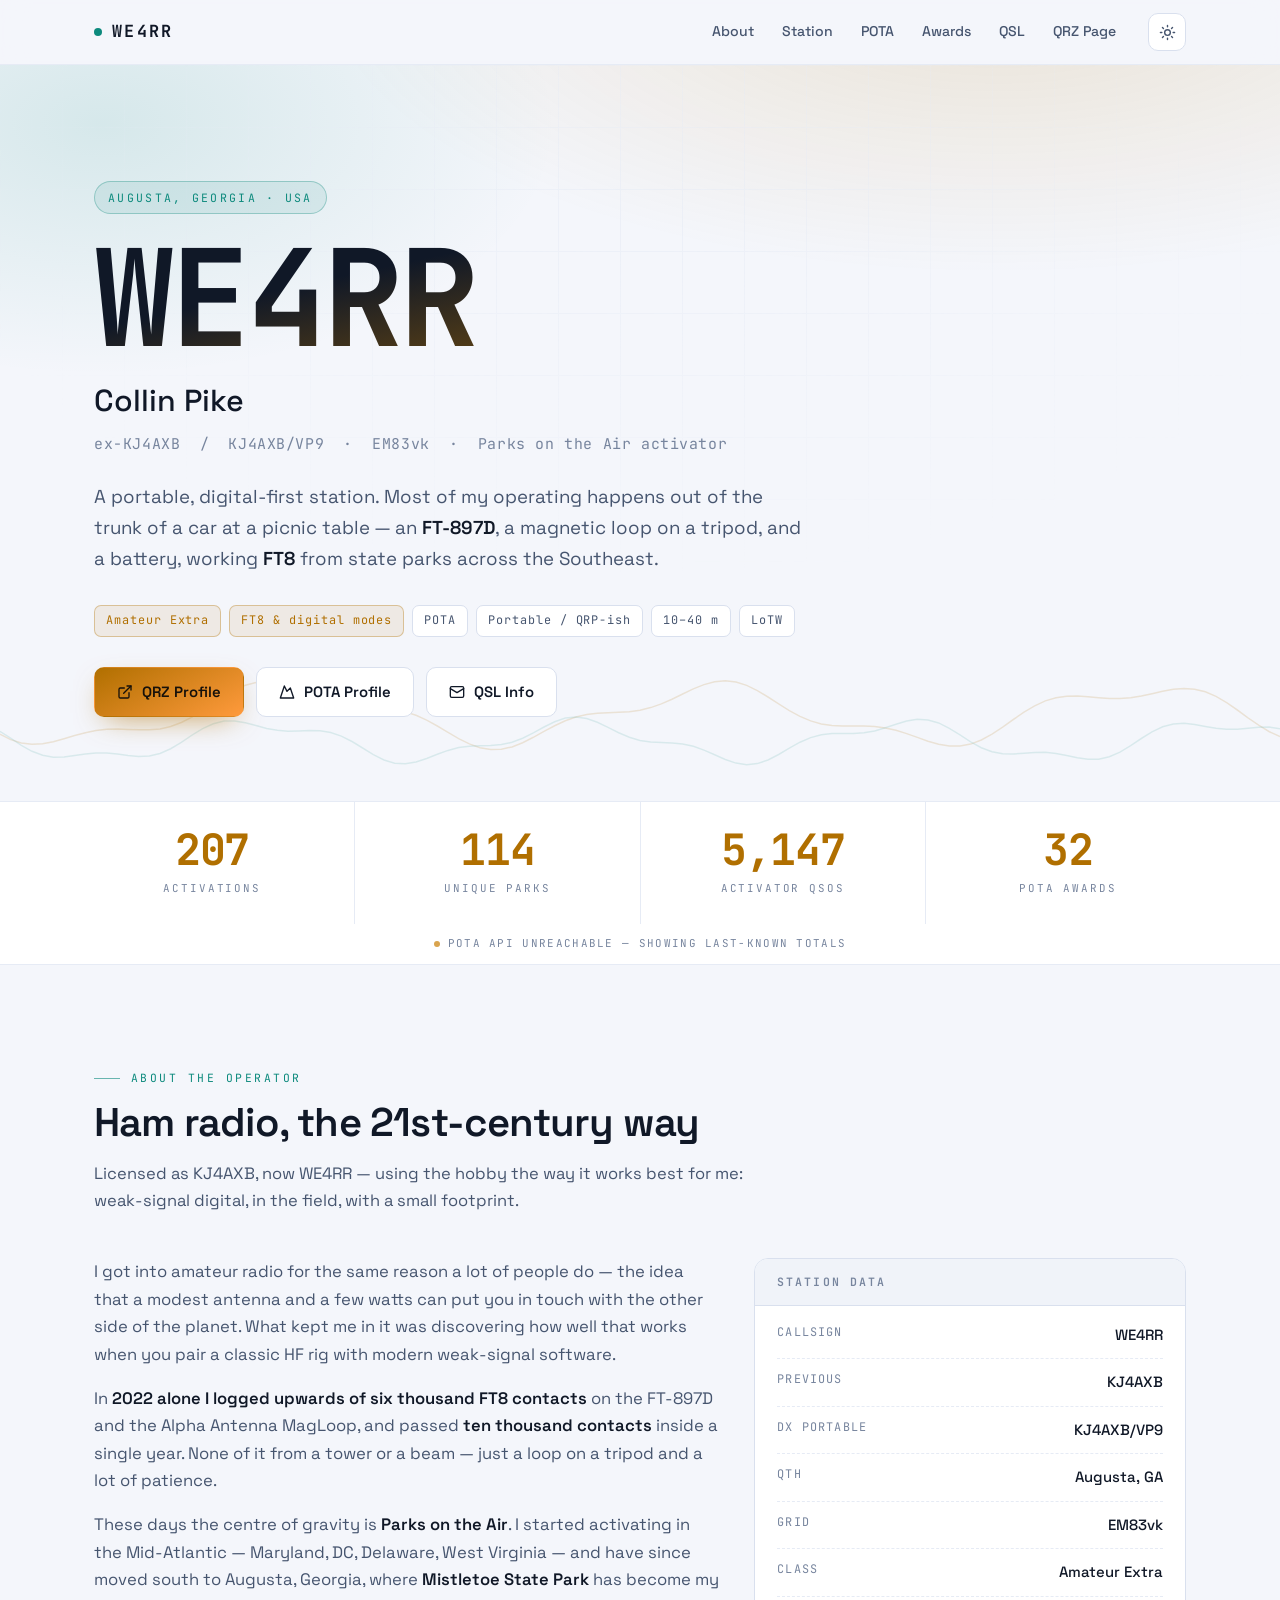
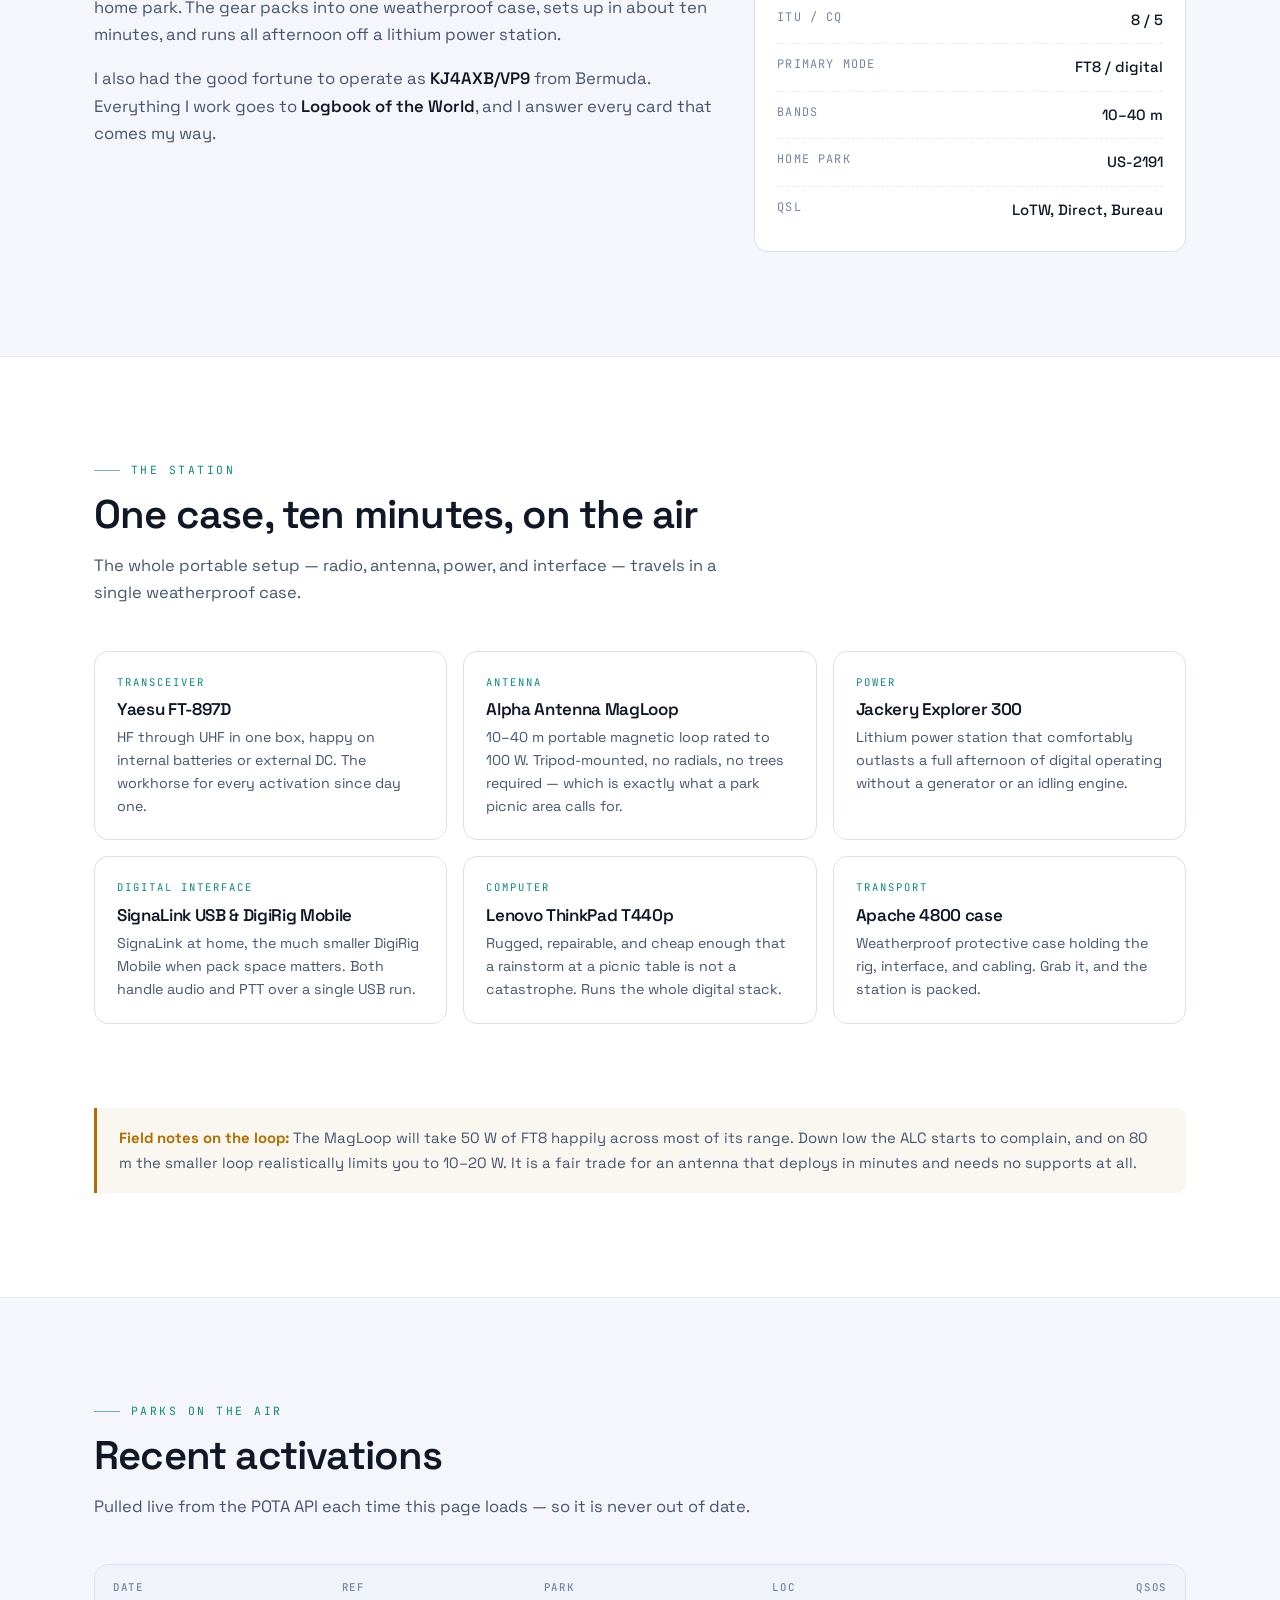
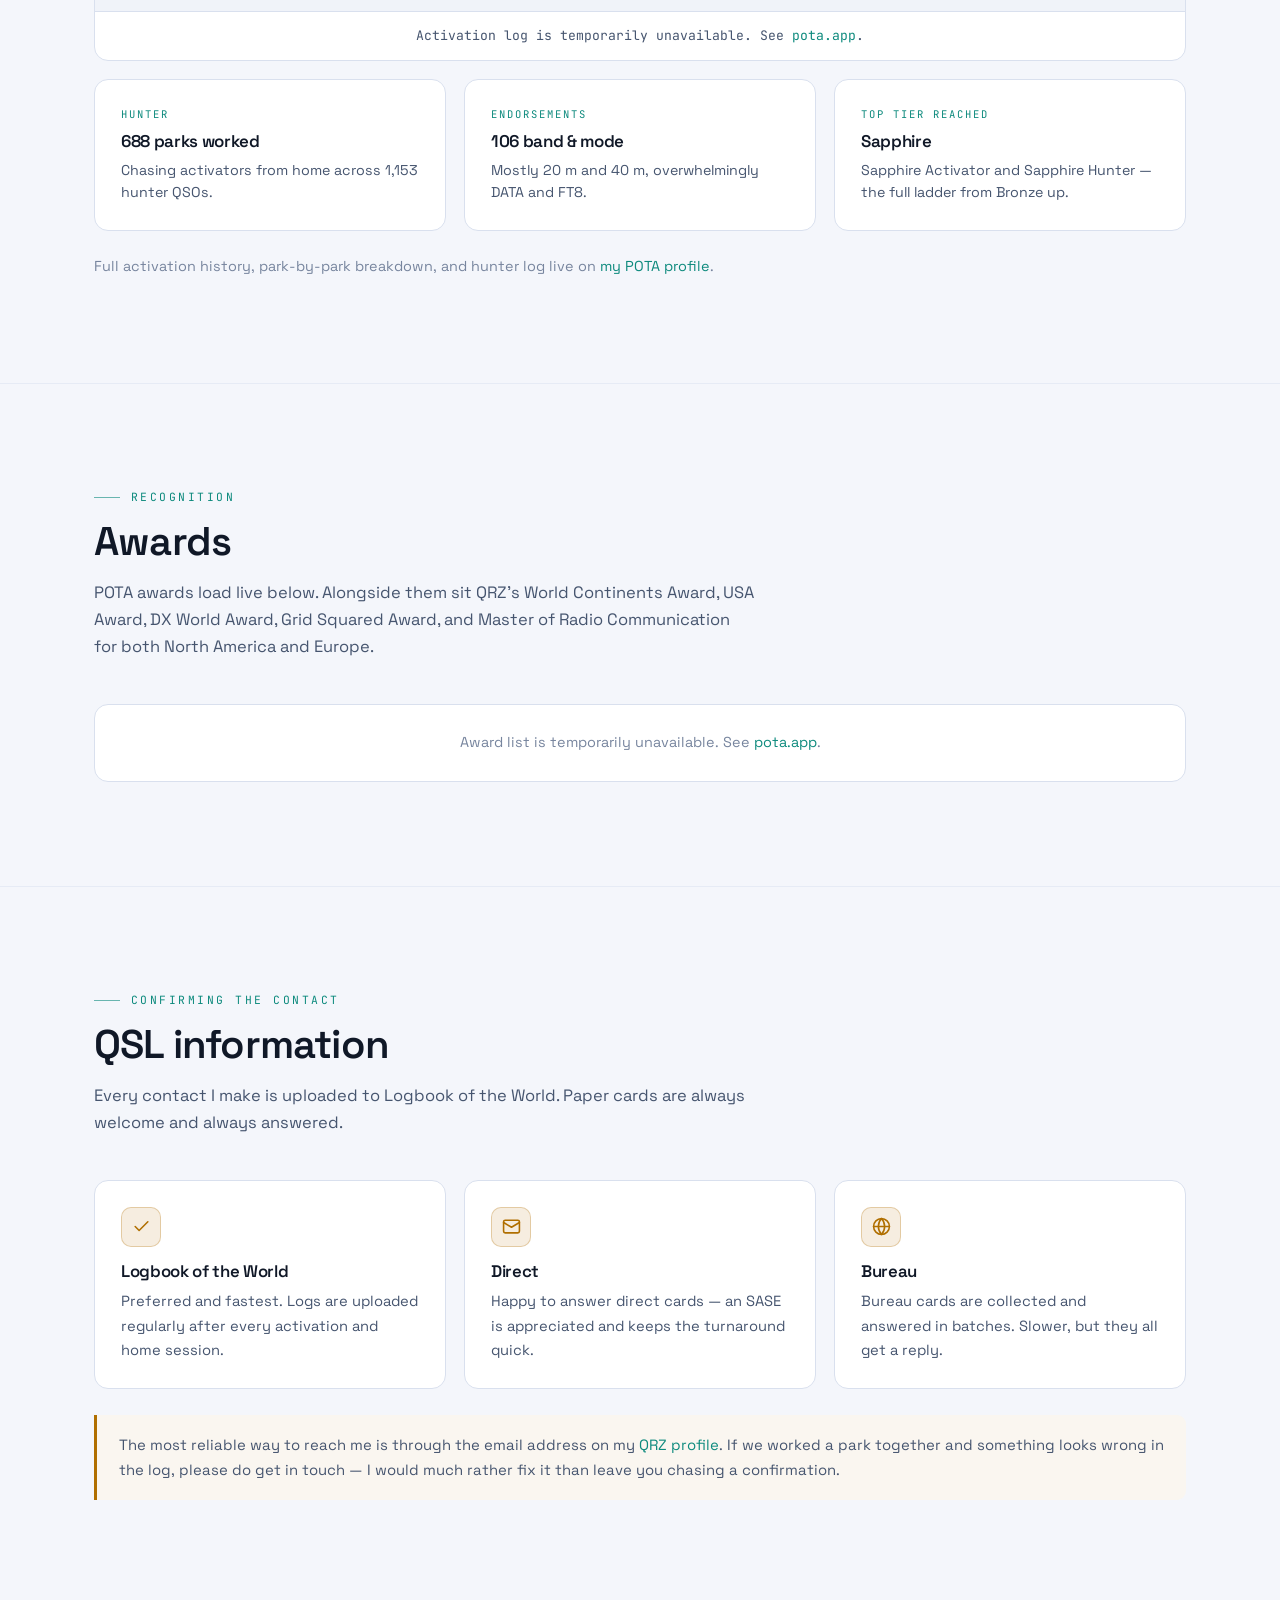
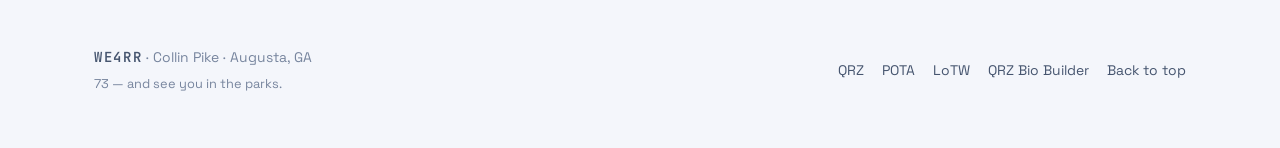
==== commit b453744a: "Add photo galleries, Extra class, and grid square - Amateur Extra and grid EM83vk on the site and in" ====
--- a/index.html
+++ b/index.html
@@ -6,7 +6,7 @@
 <title>WE4RR — Collin Pike | Amateur Radio Station, Augusta GA</title>
 <meta name="description" content="WE4RR (ex-KJ4AXB) — Collin Pike, Augusta, Georgia. Portable digital operator and Parks on the Air activator running an FT-897D and Alpha Antenna MagLoop. Live POTA statistics, station details, and QSL information.">
 <meta name="author" content="Collin Pike, WE4RR">
-<link rel="canonical" href="https://we4rr.github.io/">
+<link rel="canonical" href="https://collinpikeusa.github.io/we4rr.github.io/">
 
 <meta property="og:type" content="website">
 <meta property="og:title" content="WE4RR — Collin Pike | Amateur Radio Station">
@@ -43,7 +43,9 @@
       <a href="#about">About</a>
       <a href="#station">Station</a>
       <a href="#pota">POTA</a>
+      <a href="#photos">Photos</a>
       <a href="#awards">Awards</a>
+      <a href="#qslcards">Cards</a>
       <a href="#qsl">QSL</a>
       <a href="qrz.html">QRZ Page</a>
     </nav>
@@ -76,7 +78,7 @@
 
     <h1 class="callsign">WE4RR</h1>
     <p class="hero__name">Collin Pike</p>
-    <p class="hero__qth">ex-KJ4AXB &nbsp;/&nbsp; KJ4AXB&#47;VP9 &nbsp;&middot;&nbsp; Parks on the Air activator</p>
+    <p class="hero__qth">ex-KJ4AXB &nbsp;/&nbsp; KJ4AXB&#47;VP9 &nbsp;&middot;&nbsp; EM83vk &nbsp;&middot;&nbsp; Parks on the Air activator</p>
 
     <p class="hero__lede">
       A portable, digital-first station. Most of my operating happens out of the trunk of a car
@@ -85,6 +87,7 @@
     </p>
 
     <div class="tags">
+      <span class="tag tag--amber">Amateur Extra</span>
       <span class="tag tag--amber">FT8 &amp; digital modes</span>
       <span class="tag">POTA</span>
       <span class="tag">Portable / QRP-ish</span>
@@ -168,6 +171,8 @@
           <div><dt>Previous</dt><dd>KJ4AXB</dd></div>
           <div><dt>DX portable</dt><dd>KJ4AXB&#47;VP9</dd></div>
           <div><dt>QTH</dt><dd>Augusta, GA</dd></div>
+          <div><dt>Grid</dt><dd>EM83vk</dd></div>
+          <div><dt>Class</dt><dd>Amateur Extra</dd></div>
           <div><dt>ITU &#47; CQ</dt><dd>8 &#47; 5</dd></div>
           <div><dt>Primary mode</dt><dd>FT8 &#47; digital</dd></div>
           <div><dt>Bands</dt><dd>10&ndash;40 m</dd></div>
@@ -298,8 +303,40 @@
   </div>
 </section>
 
+<!-- ============ ACTIVATION PHOTOS ============ -->
+<!-- Photos live in assets/photos/activations/ and are listed in
+     assets/photos/photos.json. This whole section removes itself
+     when there are no photos. -->
+<section class="section section--alt" id="photos">
+  <div class="wrap">
+    <div class="section__head reveal">
+      <p class="section__kicker">From the field</p>
+      <h2 class="section__title">Activation photos</h2>
+      <p class="section__sub">Picnic tables, tripods, and the occasional rain shower &mdash; the places the loop has been set up.</p>
+    </div>
+
+    <div class="carousel reveal" id="actCarousel" aria-roledescription="carousel" aria-label="Activation photos">
+      <div class="carousel__stage"></div>
+      <button class="carousel__nav carousel__nav--prev" type="button" data-dir="prev" aria-label="Previous photo">
+        <svg viewBox="0 0 24 24" fill="none" stroke="currentColor" stroke-width="2" stroke-linecap="round" stroke-linejoin="round" aria-hidden="true"><path d="m15 18-6-6 6-6"/></svg>
+      </button>
+      <button class="carousel__nav carousel__nav--next" type="button" data-dir="next" aria-label="Next photo">
+        <svg viewBox="0 0 24 24" fill="none" stroke="currentColor" stroke-width="2" stroke-linecap="round" stroke-linejoin="round" aria-hidden="true"><path d="m9 18 6-6-6-6"/></svg>
+      </button>
+      <div class="carousel__bar">
+        <button class="carousel__play" type="button" aria-label="Pause slideshow">
+          <svg class="icon-pause" viewBox="0 0 24 24" fill="currentColor" aria-hidden="true"><rect x="6" y="4" width="4" height="16" rx="1"/><rect x="14" y="4" width="4" height="16" rx="1"/></svg>
+          <svg class="icon-play" viewBox="0 0 24 24" fill="currentColor" aria-hidden="true"><path d="M8 5v14l11-7z"/></svg>
+        </button>
+        <div class="carousel__dots"></div>
+        <span class="carousel__count"></span>
+      </div>
+    </div>
+  </div>
+</section>
+
 <!-- ============ AWARDS ============ -->
-<section class="section section--alt" id="awards">
+<section class="section" id="awards">
   <div class="wrap">
     <div class="section__head reveal">
       <p class="section__kicker">Recognition</p>
@@ -313,6 +350,19 @@
   </div>
 </section>
 
+<!-- ============ QSL CARD COLLECTION ============ -->
+<!-- Cards live in assets/photos/qsl/. Section removes itself when empty. -->
+<section class="section section--alt" id="qslcards">
+  <div class="wrap">
+    <div class="section__head reveal">
+      <p class="section__kicker">The collection</p>
+      <h2 class="section__title">QSL cards</h2>
+      <p class="section__sub">Cards that have arrived over the years. Click any one to see it full size.</p>
+    </div>
+    <div class="qslwall reveal" id="qslWall"></div>
+  </div>
+</section>
+
 <!-- ============ QSL ============ -->
 <section class="section" id="qsl">
   <div class="wrap">
@@ -321,6 +371,23 @@
       <h2 class="section__title">QSL information</h2>
       <p class="section__sub">Every contact I make is uploaded to Logbook of the World. Paper cards are always welcome and always answered.</p>
     </div>
+
+    <!-- My own QSL card. Save the image as assets/img/qsl-card-we4rr.jpg
+         (.png / .webp also work). This block hides itself if the file is absent. -->
+    <figure class="mycard reveal" id="myCard" hidden>
+      <div class="mycard__frame">
+        <img src="" alt="WE4RR QSL card: alphabet blocks spelling WE4 beside a railroad crossing sign, over a green and cream diesel locomotive number 6147 crossing a trestle through autumn woods">
+      </div>
+      <figcaption class="mycard__side">
+        <h3>My card</h3>
+        <p>
+          WE4<strong style="color:var(--amber)">RR</strong> &mdash; the callsign asked for a railroad, so it got one.
+          Rock Island E-unit 6147 on the trestle, alphabet blocks, and a crossing buck.
+          If you work me, this is what lands in your mailbox.
+        </p>
+        <p class="mycard__credit">Graphics by KJ4AXF &nbsp;&middot;&nbsp; click to enlarge</p>
+      </figcaption>
+    </figure>
 
     <div class="qsl reveal">
       <article class="card qsl__card">
@@ -372,5 +439,6 @@
 </footer>
 
 <script src="assets/js/main.js"></script>
+<script src="assets/js/gallery.js"></script>
 </body>
 </html>
--- a/assets/css/style.css
+++ b/assets/css/style.css
@@ -476,3 +476,226 @@
 @media (prefers-reduced-motion: reduce) {
   .reveal { opacity: 1; transform: none; transition: none; }
 }
+
+/* ============================================================
+   Photo galleries — activation carousel + QSL card wall
+   ============================================================ */
+
+/* ---------- Carousel ---------- */
+.carousel { position: relative; }
+
+.carousel__stage {
+  position: relative;
+  aspect-ratio: 16 / 10;
+  border: 1px solid var(--line);
+  border-radius: var(--radius);
+  overflow: hidden;
+  background: var(--panel);
+}
+@media (max-width: 640px) { .carousel__stage { aspect-ratio: 4 / 3; } }
+
+.slide {
+  position: absolute; inset: 0;
+  opacity: 0; visibility: hidden;
+  transition: opacity .7s ease;
+}
+.slide.is-active { opacity: 1; visibility: visible; }
+@media (prefers-reduced-motion: reduce) { .slide { transition: none; } }
+
+/* Blurred copy of the photo fills the letterbox behind it */
+.slide__bg {
+  position: absolute; inset: -6%;
+  width: 112%; height: 112%;
+  object-fit: cover;
+  filter: blur(28px) saturate(1.25) brightness(.5);
+  transform: scale(1.06);
+}
+[data-theme="light"] .slide__bg { filter: blur(28px) saturate(1.2) brightness(.85); }
+
+.slide__img {
+  position: absolute; inset: 0;
+  width: 100%; height: 100%;
+  object-fit: contain;
+}
+
+.slide__cap {
+  position: absolute; left: 0; right: 0; bottom: 0;
+  padding: 52px 24px 20px;
+  background: linear-gradient(to top, rgba(4,7,12,.94) 12%, rgba(4,7,12,.62) 52%, transparent);
+  color: #eef3fb;
+  pointer-events: none;
+}
+.slide__title { font-size: 1.06rem; font-weight: 600; margin: 0; line-height: 1.35; }
+.slide__meta {
+  font-family: var(--font-mono); font-size: .74rem; letter-spacing: .07em;
+  color: #a9bcd8; margin: 5px 0 0;
+  display: flex; flex-wrap: wrap; align-items: center; gap: 9px;
+}
+.slide__meta .ref { pointer-events: auto; }
+.slide__note { font-size: .89rem; color: #cbd7e9; margin: 8px 0 0; max-width: 62ch; }
+
+@media (max-width: 560px) {
+  .slide__cap { padding: 40px 16px 15px; }
+  .slide__title { font-size: .95rem; }
+  .slide__note { display: none; }
+}
+
+/* Arrows */
+.carousel__nav {
+  position: absolute; top: 50%; transform: translateY(-50%);
+  width: 42px; height: 42px; z-index: 3;
+  display: grid; place-items: center;
+  border-radius: 50%; cursor: pointer;
+  background: rgba(8,12,20,.62);
+  border: 1px solid rgba(255,255,255,.18);
+  color: #fff;
+  backdrop-filter: blur(8px); -webkit-backdrop-filter: blur(8px);
+  transition: background .18s, transform .18s, border-color .18s;
+}
+.carousel__nav:hover { background: rgba(8,12,20,.88); border-color: rgba(255,255,255,.4); }
+.carousel__nav:active { transform: translateY(-50%) scale(.92); }
+.carousel__nav svg { width: 19px; height: 19px; }
+.carousel__nav--prev { left: 14px; }
+.carousel__nav--next { right: 14px; }
+@media (max-width: 560px) { .carousel__nav { width: 36px; height: 36px; } .carousel__nav--prev { left: 8px; } .carousel__nav--next { right: 8px; } }
+
+/* Dots + progress */
+.carousel__bar {
+  display: flex; align-items: center; gap: 14px;
+  margin-top: 14px; flex-wrap: wrap;
+}
+.carousel__dots { display: flex; gap: 7px; flex-wrap: wrap; }
+.dot {
+  width: 8px; height: 8px; padding: 0; border-radius: 50%; cursor: pointer;
+  background: var(--line); border: 1px solid transparent;
+  transition: background .2s, transform .2s, width .25s;
+}
+.dot:hover { background: var(--text-3); }
+.dot.is-active { background: var(--amber); width: 22px; border-radius: 5px; }
+
+.carousel__count {
+  font-family: var(--font-mono); font-size: .74rem; color: var(--text-3);
+  letter-spacing: .08em; margin-left: auto; font-variant-numeric: tabular-nums;
+}
+.carousel__play {
+  width: 30px; height: 30px; border-radius: 8px; cursor: pointer;
+  display: grid; place-items: center;
+  background: var(--panel); border: 1px solid var(--line); color: var(--text-3);
+  transition: color .18s, border-color .18s;
+}
+.carousel__play:hover { color: var(--amber); border-color: var(--amber-dim); }
+.carousel__play svg { width: 13px; height: 13px; }
+.carousel__play .icon-pause { display: block; }
+.carousel__play .icon-play  { display: none; }
+.carousel__play[data-paused="true"] .icon-pause { display: none; }
+.carousel__play[data-paused="true"] .icon-play  { display: block; }
+
+/* ---------- QSL wall ---------- */
+.qslwall {
+  display: grid;
+  grid-template-columns: repeat(auto-fill, minmax(240px, 1fr));
+  gap: 16px;
+}
+.qslcard {
+  position: relative; display: block; padding: 0; cursor: zoom-in;
+  background: var(--panel); border: 1px solid var(--line);
+  border-radius: var(--radius); overflow: hidden;
+  aspect-ratio: 11 / 7;
+  transition: transform .22s cubic-bezier(.22,1,.36,1), border-color .22s, box-shadow .22s;
+}
+.qslcard:hover {
+  transform: translateY(-4px) rotate(-.5deg);
+  border-color: color-mix(in srgb, var(--amber) 45%, var(--line));
+  box-shadow: var(--shadow);
+}
+.qslcard img { width: 100%; height: 100%; object-fit: cover; }
+.qslcard__tag {
+  position: absolute; left: 0; right: 0; bottom: 0;
+  padding: 26px 13px 10px;
+  background: linear-gradient(to top, rgba(4,7,12,.92), transparent);
+  font-family: var(--font-mono); font-size: .8rem; font-weight: 700;
+  letter-spacing: .1em; color: #fff; text-align: left;
+}
+
+/* ---------- Lightbox ---------- */
+.lightbox {
+  position: fixed; inset: 0; z-index: 300;
+  display: none; place-items: center;
+  background: rgba(4,6,11,.94);
+  backdrop-filter: blur(10px); -webkit-backdrop-filter: blur(10px);
+  padding: 32px 20px;
+}
+.lightbox.is-open { display: grid; }
+.lightbox__img {
+  max-width: min(1100px, 94vw); max-height: 84vh;
+  width: auto; height: auto; object-fit: contain;
+  border-radius: 10px; box-shadow: 0 30px 80px -20px rgba(0,0,0,.9);
+}
+.lightbox__cap {
+  margin-top: 16px; text-align: center;
+  font-family: var(--font-mono); font-size: .82rem;
+  letter-spacing: .1em; color: #cbd7e9;
+}
+.lightbox__close {
+  position: absolute; top: 18px; right: 18px;
+  width: 42px; height: 42px; border-radius: 50%; cursor: pointer;
+  display: grid; place-items: center;
+  background: rgba(255,255,255,.1); border: 1px solid rgba(255,255,255,.2); color: #fff;
+}
+.lightbox__close:hover { background: rgba(255,255,255,.2); }
+.lightbox__close svg { width: 19px; height: 19px; }
+.lightbox__nav {
+  position: absolute; top: 50%; transform: translateY(-50%);
+  width: 46px; height: 46px; border-radius: 50%; cursor: pointer;
+  display: grid; place-items: center;
+  background: rgba(255,255,255,.1); border: 1px solid rgba(255,255,255,.2); color: #fff;
+}
+.lightbox__nav:hover { background: rgba(255,255,255,.2); }
+.lightbox__nav svg { width: 20px; height: 20px; }
+.lightbox__nav--prev { left: 20px; }
+.lightbox__nav--next { right: 20px; }
+body.no-scroll { overflow: hidden; }
+
+/* ---------- Local-preview hint (never shown on the live site) ---------- */
+.photo-hint {
+  grid-column: 1 / -1;              /* span the wall instead of one cell */
+  border: 1px dashed var(--line);
+  border-radius: var(--radius);
+  padding: 30px 26px; text-align: center; color: var(--text-3);
+}
+.photo-hint code {
+  font-family: var(--font-mono); font-size: .85em;
+  background: var(--panel-2); border: 1px solid var(--line);
+  padding: 2px 7px; border-radius: 5px; color: var(--text-2);
+}
+
+/* ---------- My own QSL card ---------- */
+.mycard {
+  margin: 0 0 40px;
+  display: grid; grid-template-columns: 1.35fr 1fr;
+  gap: 30px; align-items: center;
+}
+@media (max-width: 820px) { .mycard { grid-template-columns: 1fr; gap: 22px; } }
+
+.mycard__frame {
+  position: relative; cursor: zoom-in;
+  border-radius: var(--radius); overflow: hidden;
+  border: 1px solid var(--line);
+  background: var(--panel);
+  box-shadow: var(--shadow);
+  transition: transform .28s cubic-bezier(.22,1,.36,1), box-shadow .28s;
+}
+.mycard__frame:hover { transform: translateY(-4px) rotate(-.4deg); }
+.mycard__frame img { width: 100%; height: auto; display: block; }
+.mycard__frame::after {
+  content: ""; position: absolute; inset: 0;
+  background: linear-gradient(115deg, rgba(255,255,255,.16) 0%, transparent 34%, transparent 66%, rgba(255,255,255,.07) 100%);
+  pointer-events: none;
+}
+
+.mycard__side h3 { font-size: 1.22rem; margin: 0 0 10px; }
+.mycard__side p { font-size: .95rem; color: var(--text-2); }
+.mycard__credit {
+  font-family: var(--font-mono); font-size: .72rem; letter-spacing: .08em;
+  color: var(--text-3); margin-top: 14px;
+}
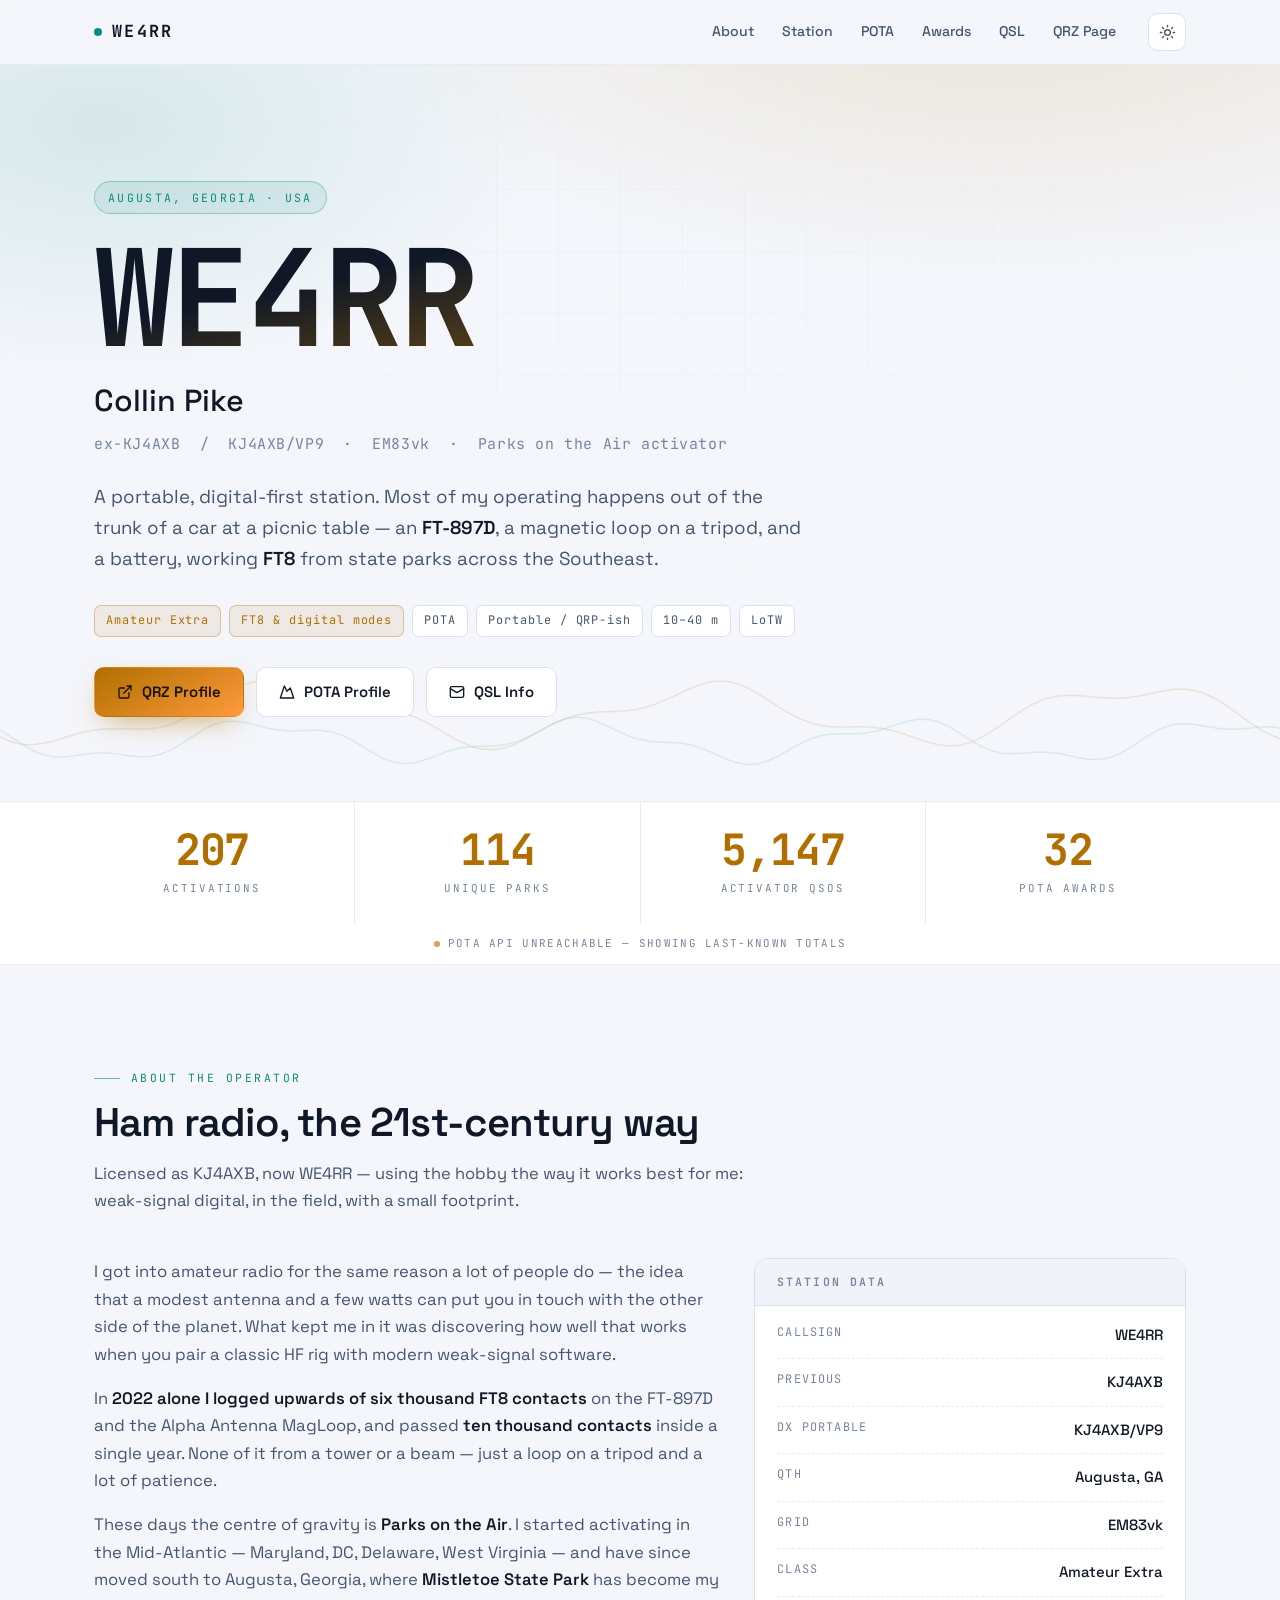
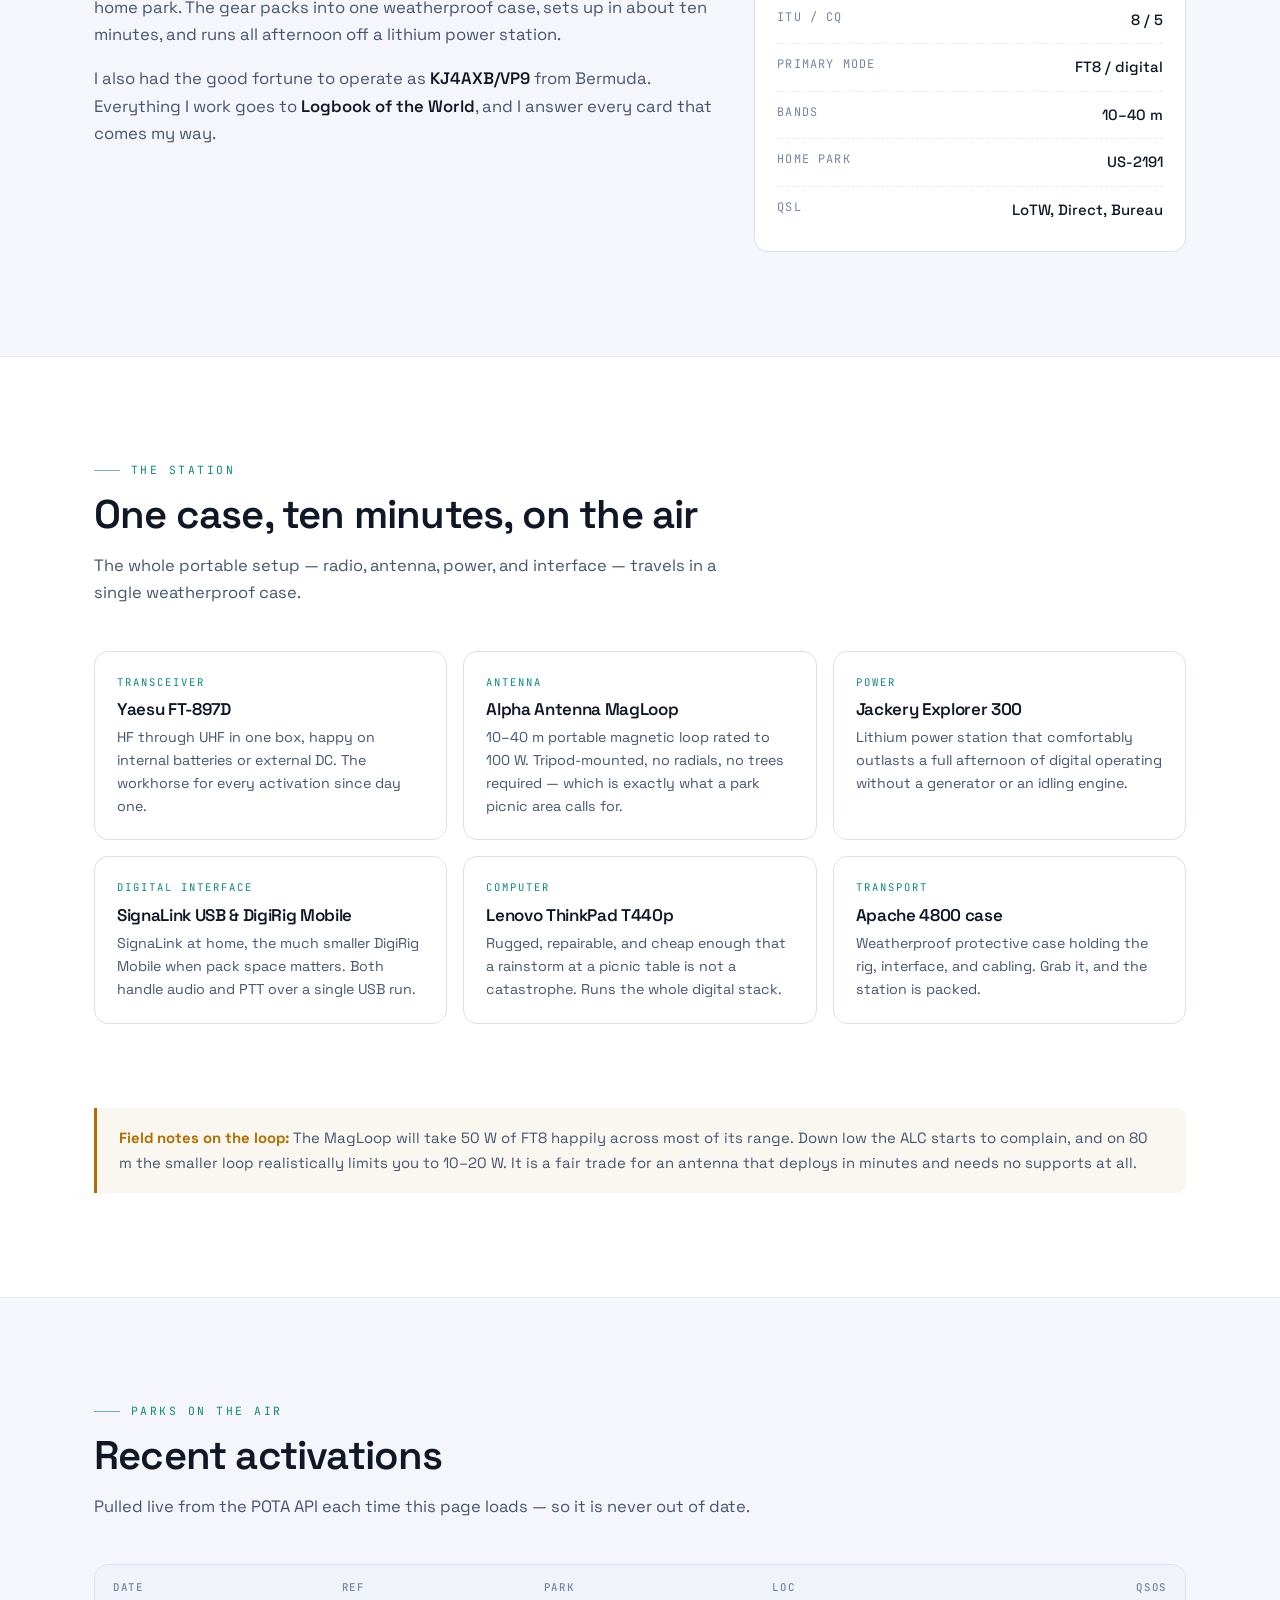
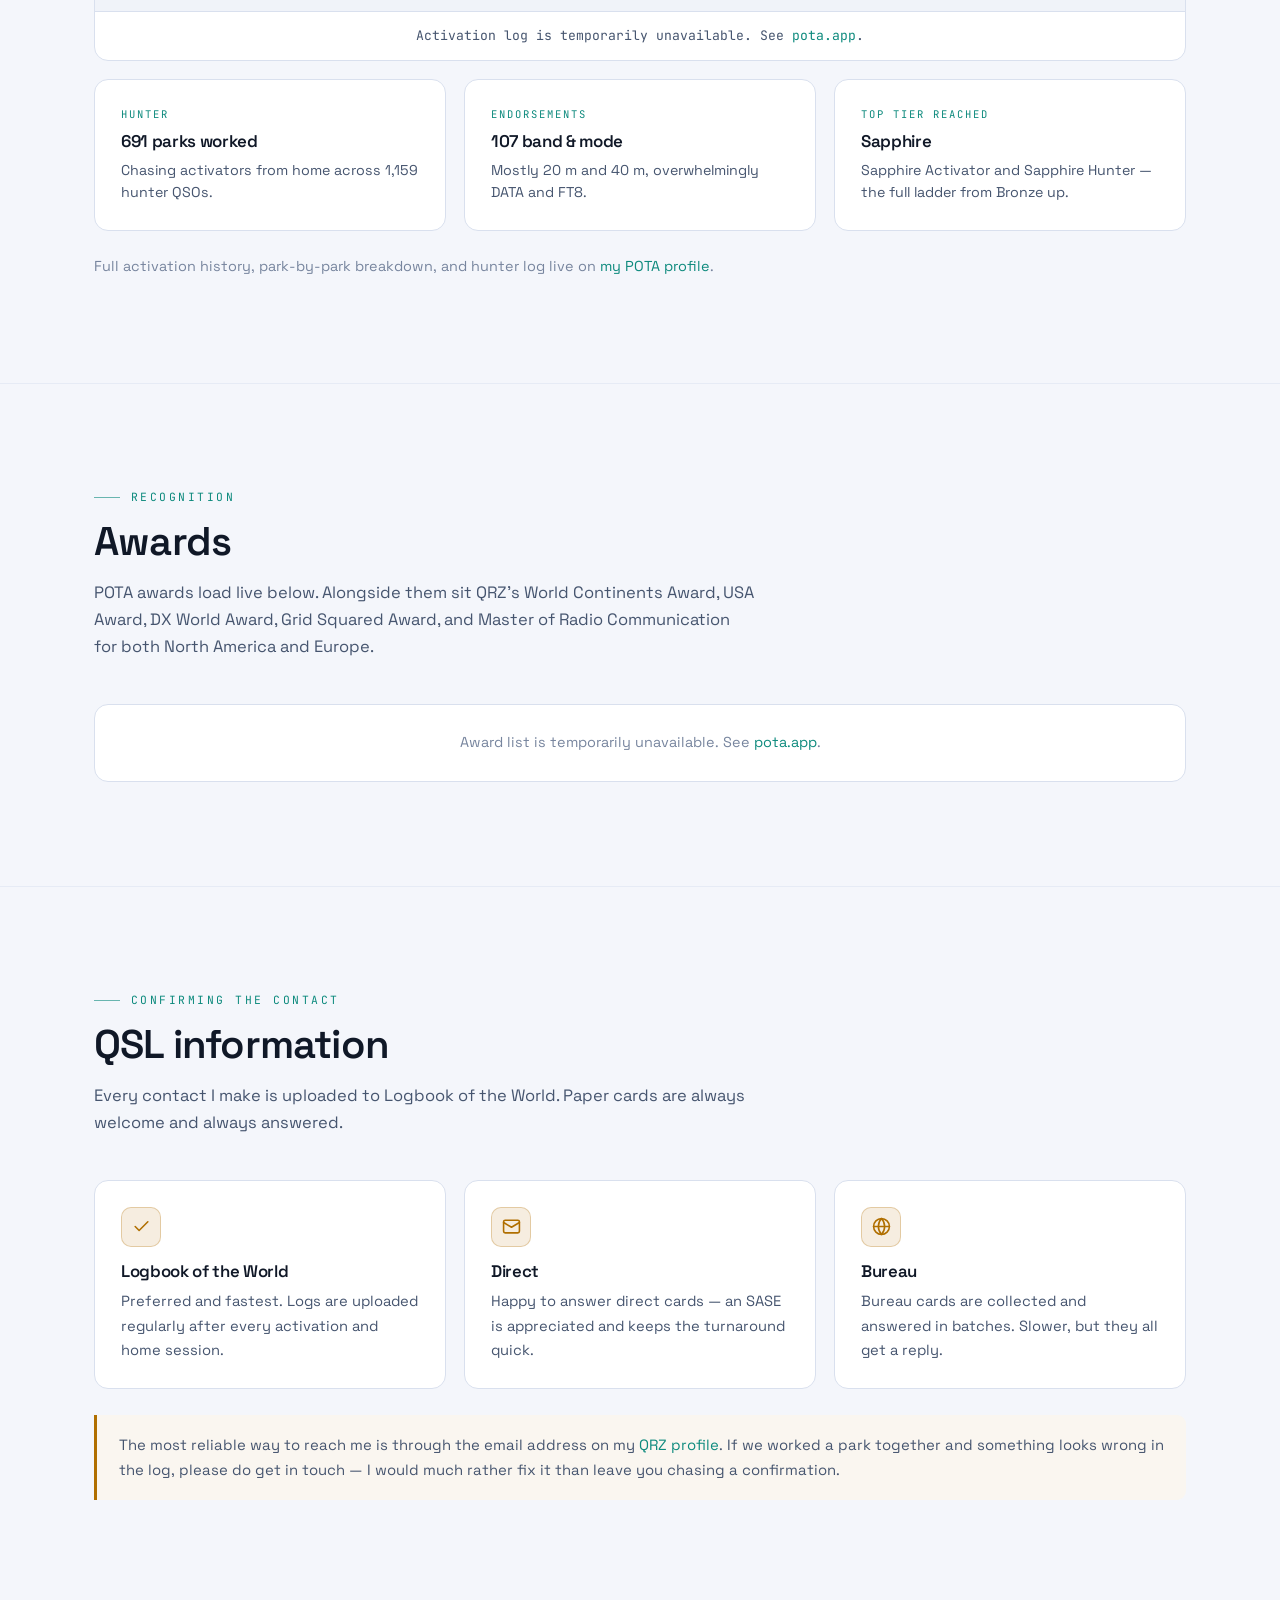
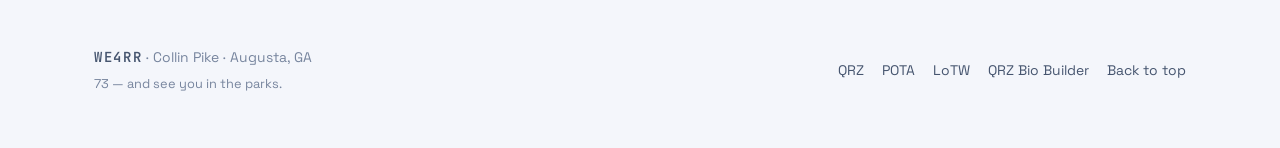
==== commit ba6d89e0: "Point canonical URL at the user-site root Repo is being renamed to collinpikeusa.github.io, which Gi" ====
--- a/index.html
+++ b/index.html
@@ -6,7 +6,7 @@
 <title>WE4RR — Collin Pike | Amateur Radio Station, Augusta GA</title>
 <meta name="description" content="WE4RR (ex-KJ4AXB) — Collin Pike, Augusta, Georgia. Portable digital operator and Parks on the Air activator running an FT-897D and Alpha Antenna MagLoop. Live POTA statistics, station details, and QSL information.">
 <meta name="author" content="Collin Pike, WE4RR">
-<link rel="canonical" href="https://collinpikeusa.github.io/we4rr.github.io/">
+<link rel="canonical" href="https://collinpikeusa.github.io/">
 
 <meta property="og:type" content="website">
 <meta property="og:title" content="WE4RR — Collin Pike | Amateur Radio Station">
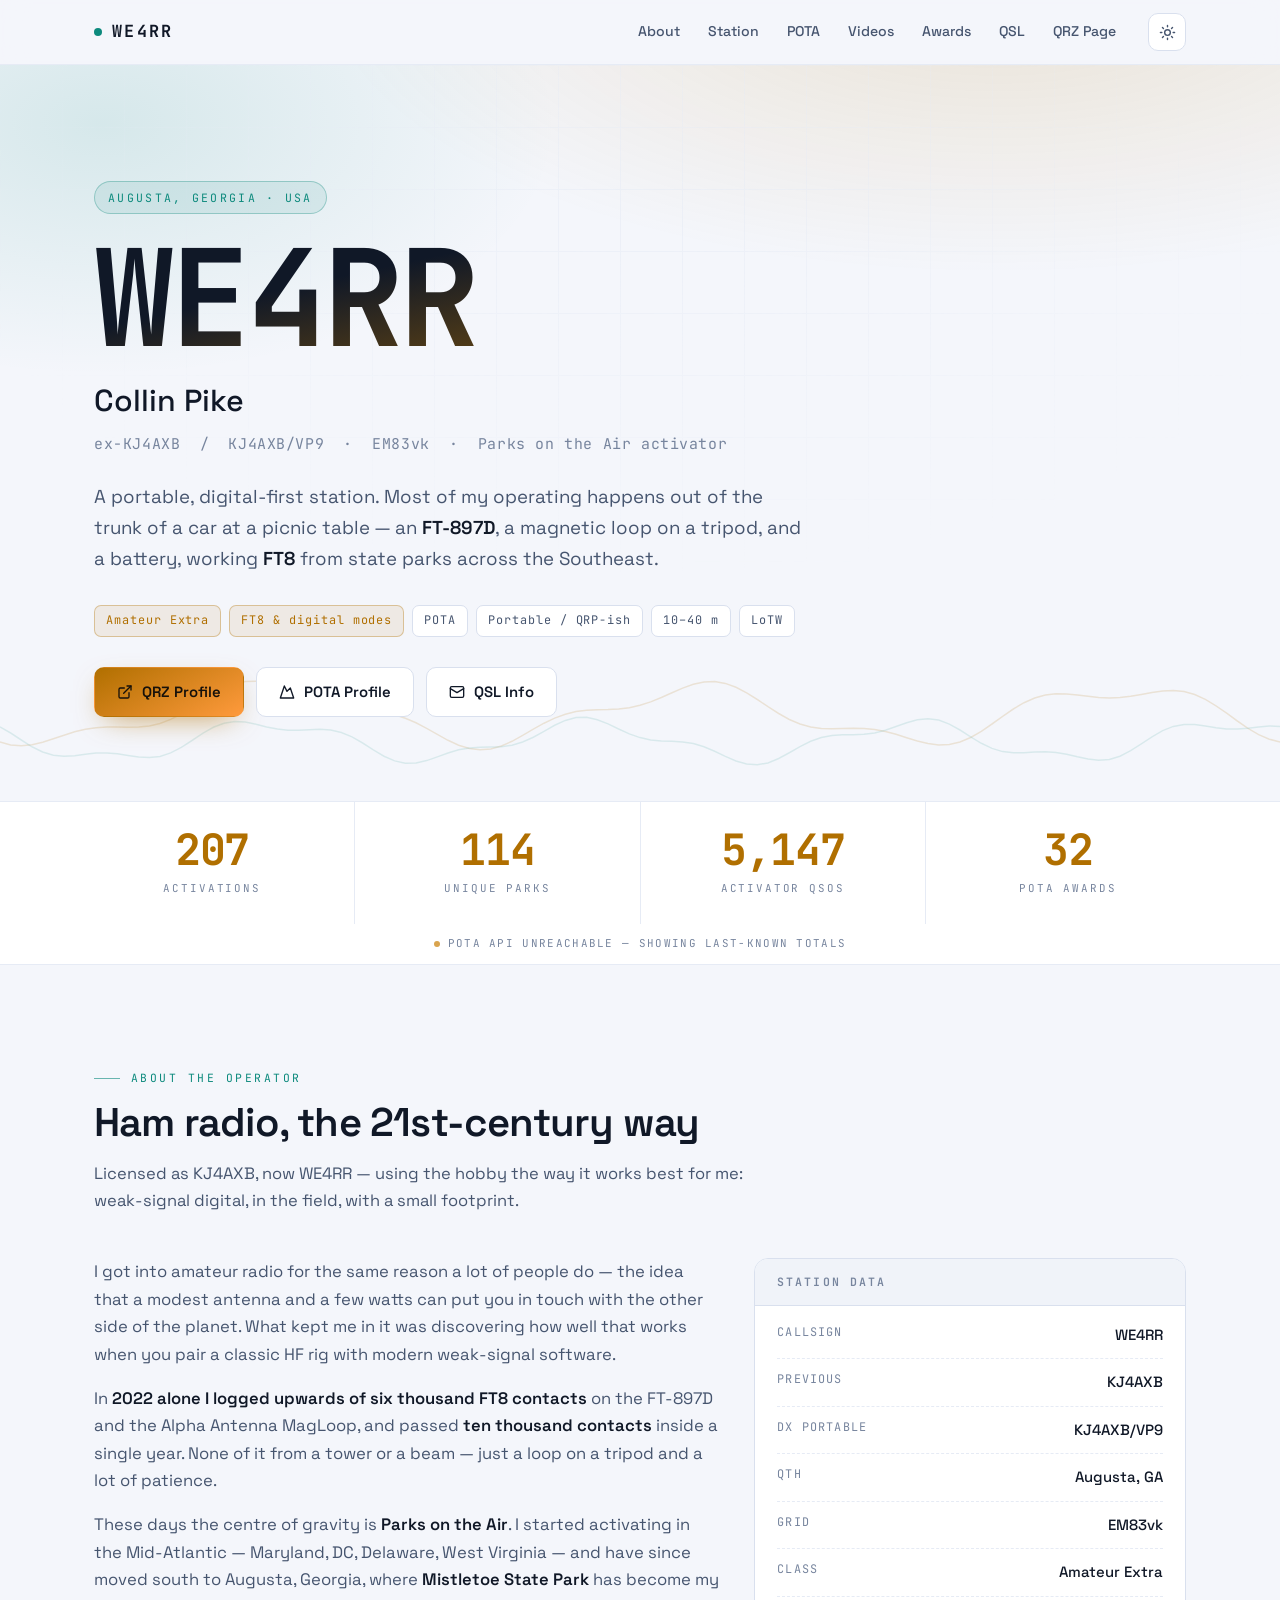
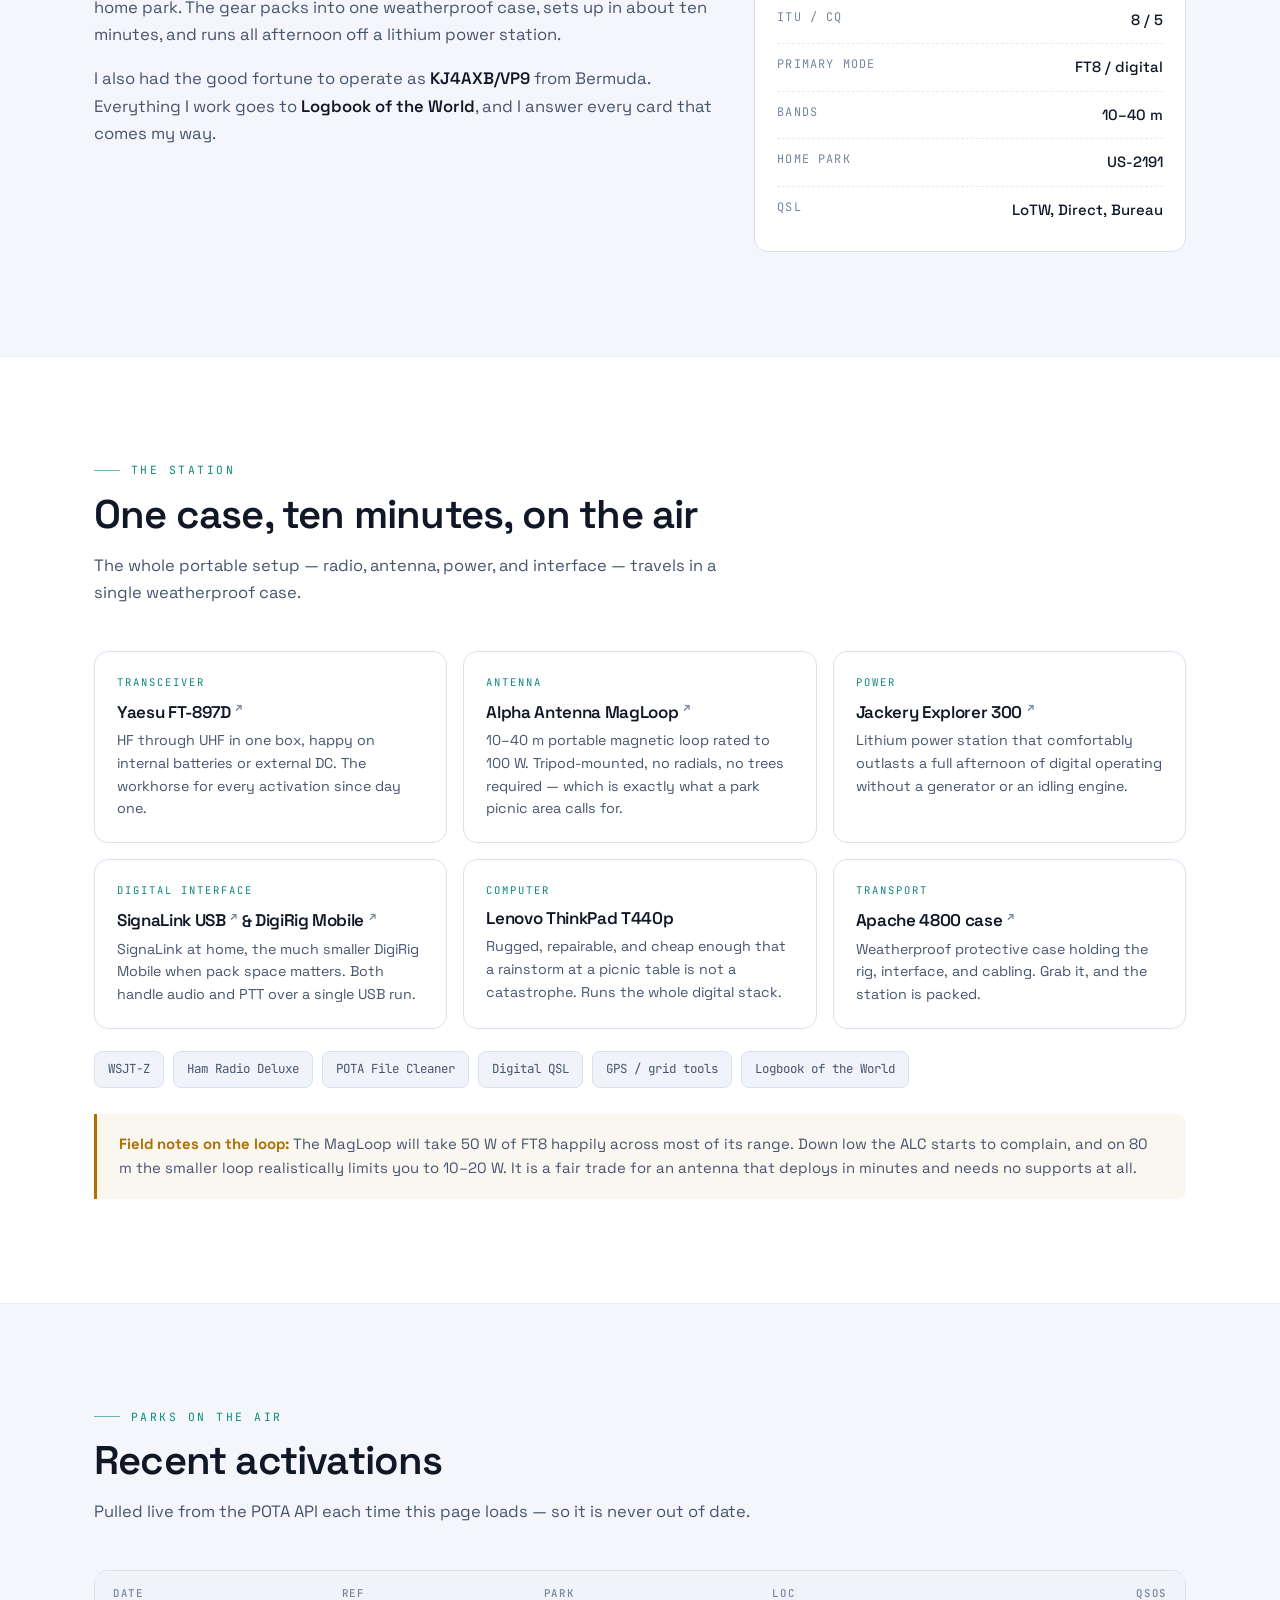
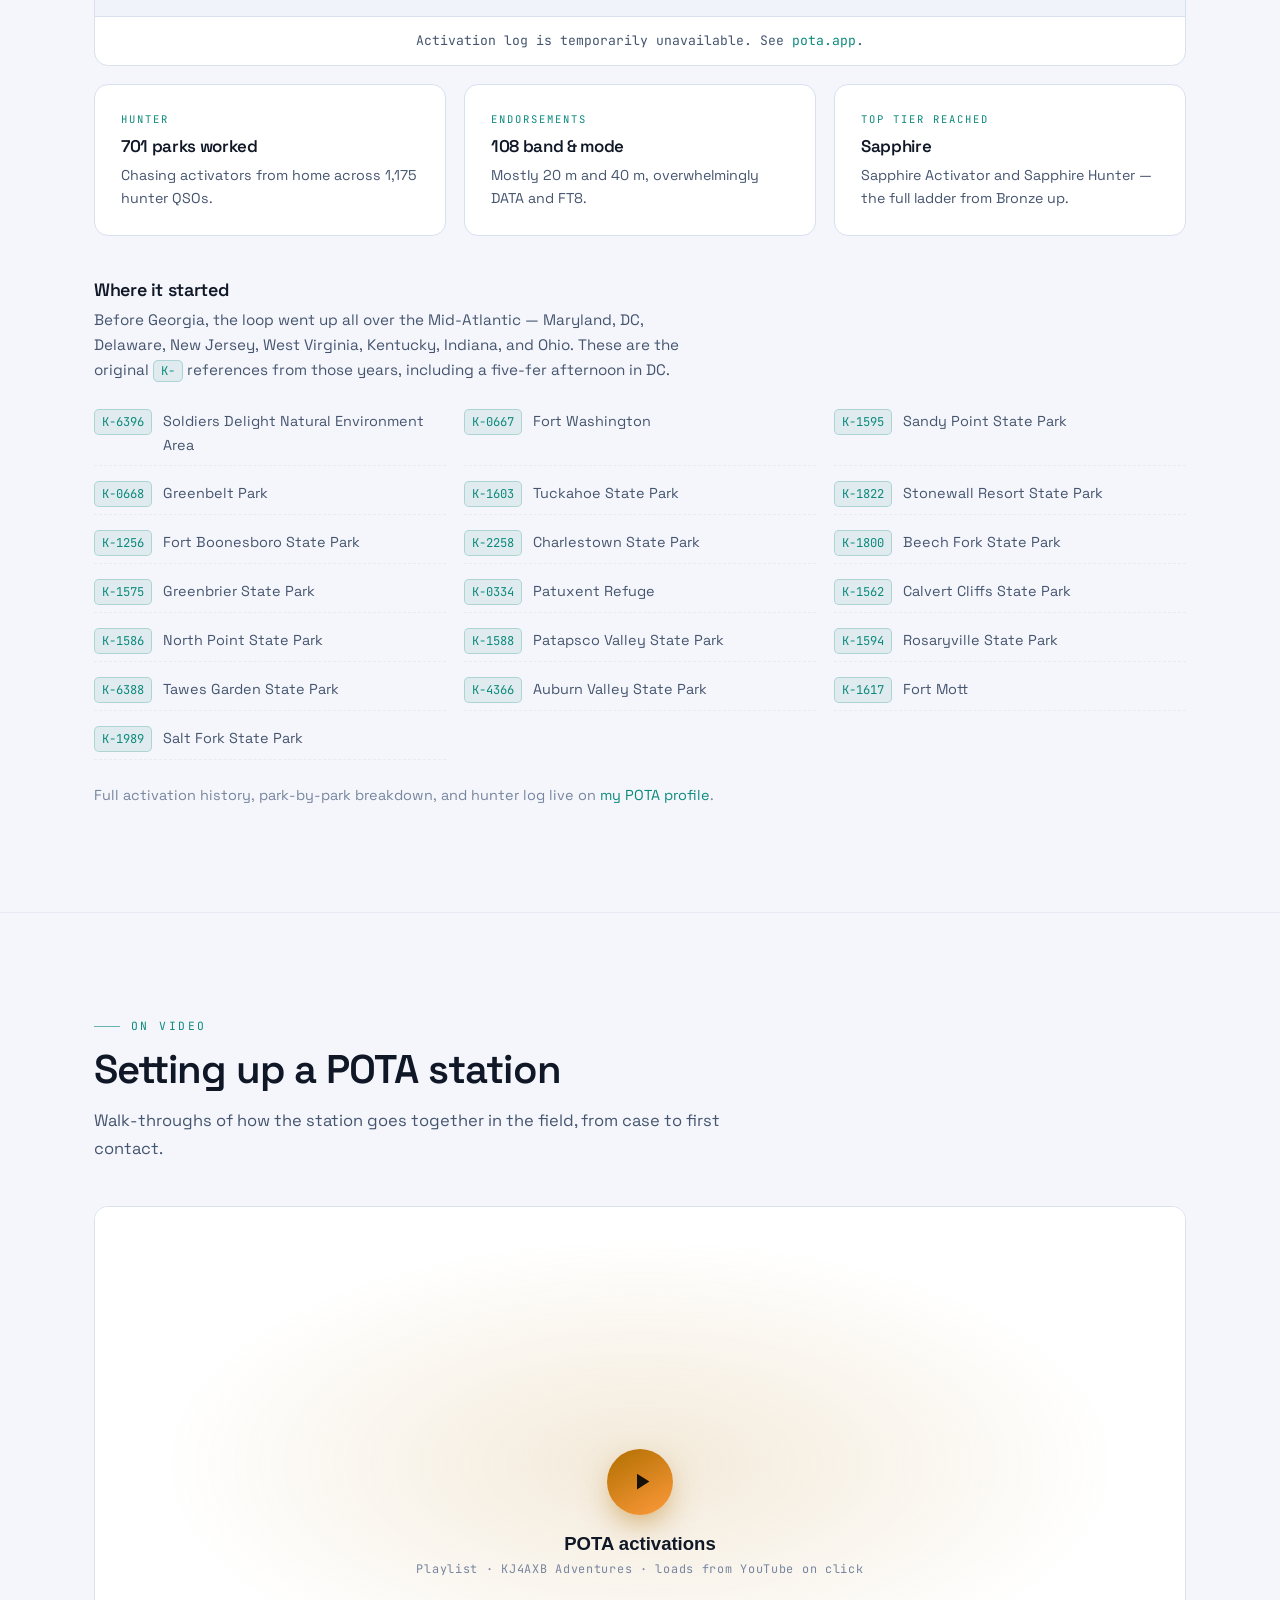
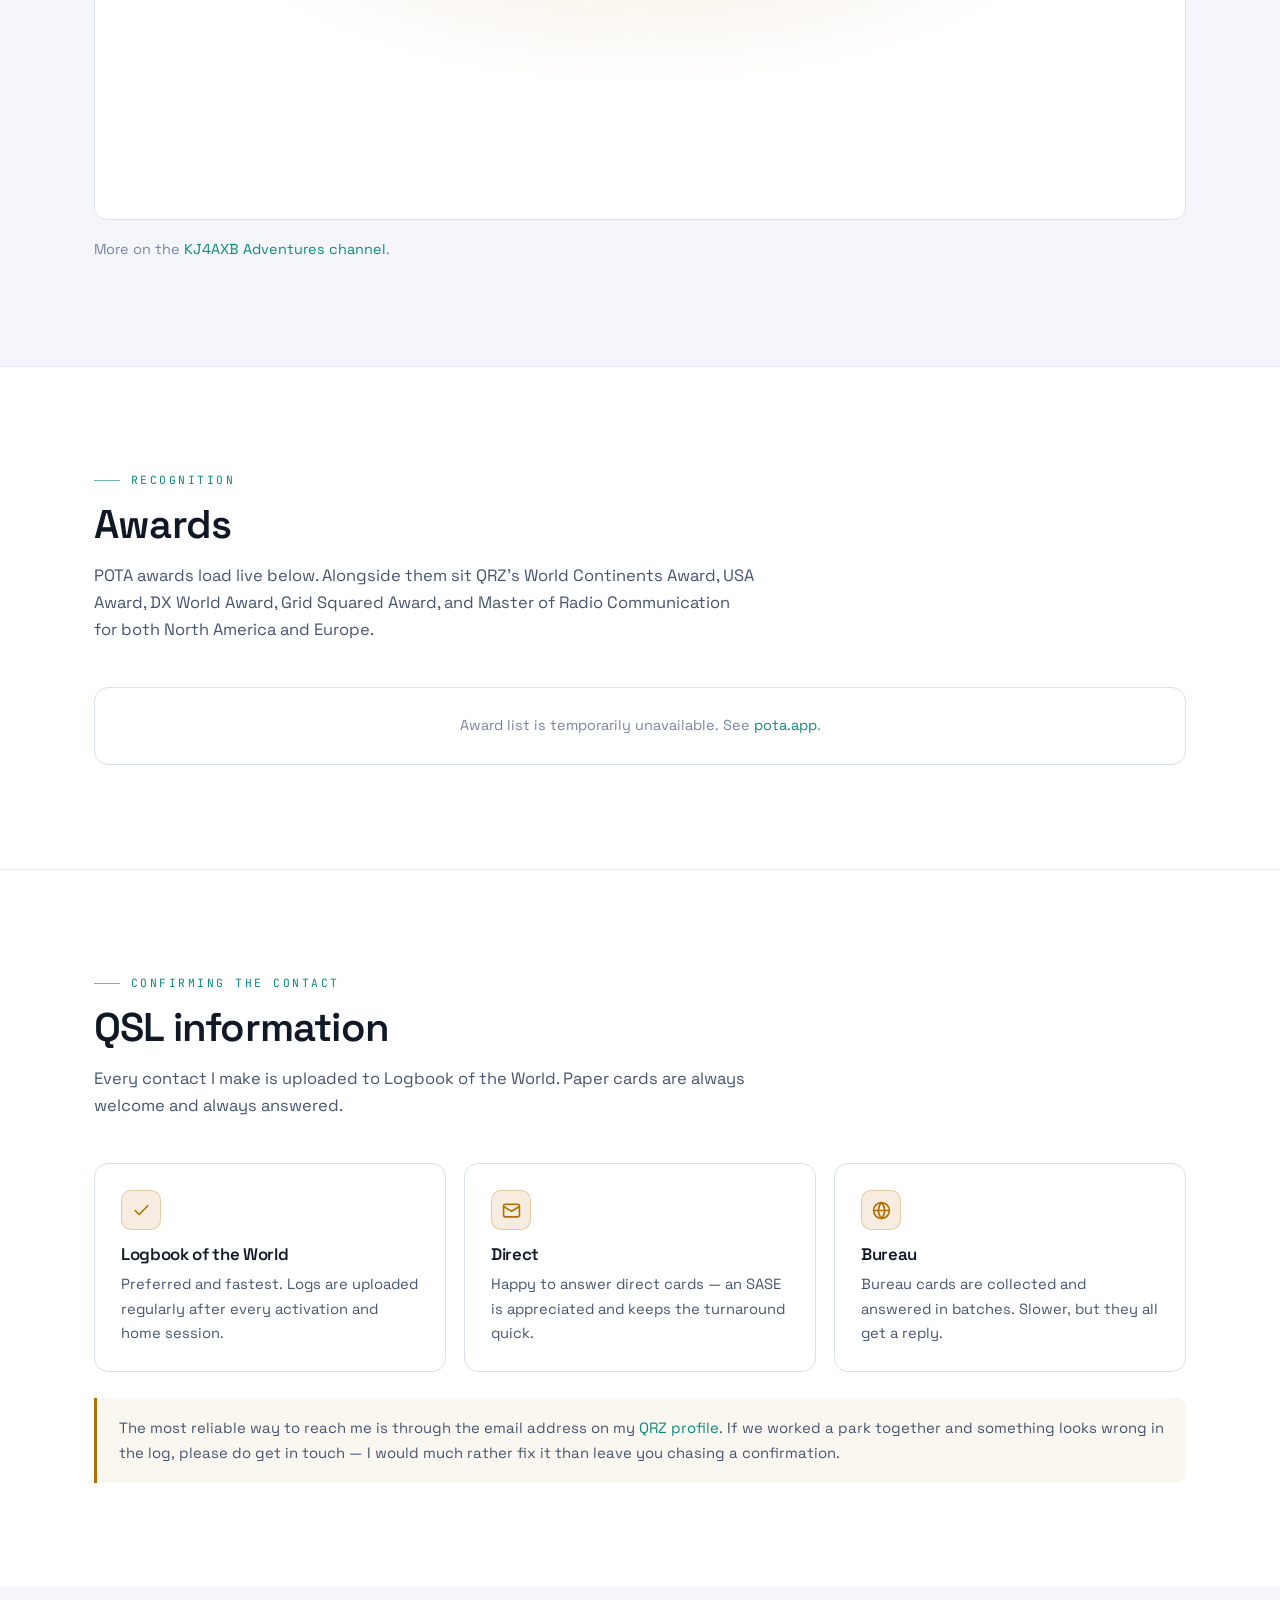
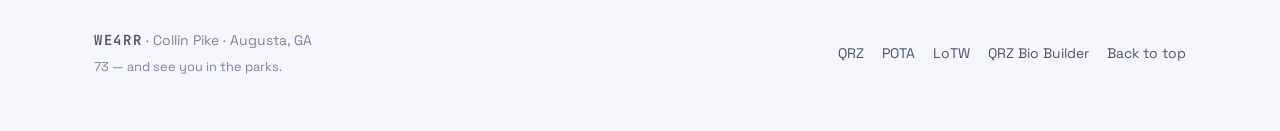
==== commit 5dd8cf13: "Restore content dropped from the Google Site; rotate QSL cards too Gaps found by re-reading the sour" ====
--- a/index.html
+++ b/index.html
@@ -44,6 +44,7 @@
       <a href="#station">Station</a>
       <a href="#pota">POTA</a>
       <a href="#photos">Photos</a>
+      <a href="#videos">Videos</a>
       <a href="#awards">Awards</a>
       <a href="#qslcards">Cards</a>
       <a href="#qsl">QSL</a>
@@ -196,25 +197,25 @@
     <div class="gear reveal">
       <article class="gear__item">
         <p class="gear__role">Transceiver</p>
-        <h3 class="gear__name">Yaesu FT-897D</h3>
+        <h3 class="gear__name"><a href="https://www.yaesu.com/indexVS.cfm?cmd=DisplayProducts" target="_blank" rel="noopener nofollow">Yaesu FT-897D</a></h3>
         <p class="gear__desc">HF through UHF in one box, happy on internal batteries or external DC. The workhorse for every activation since day one.</p>
       </article>
 
       <article class="gear__item">
         <p class="gear__role">Antenna</p>
-        <h3 class="gear__name">Alpha Antenna MagLoop</h3>
+        <h3 class="gear__name"><a href="https://www.alphaantenna.com/product/10-40-meter-hf-portable-magnetic-loop-100-watts-alpha-antenna/?aff=18" target="_blank" rel="noopener nofollow">Alpha Antenna MagLoop</a></h3>
         <p class="gear__desc">10&ndash;40 m portable magnetic loop rated to 100 W. Tripod-mounted, no radials, no trees required &mdash; which is exactly what a park picnic area calls for.</p>
       </article>
 
       <article class="gear__item">
         <p class="gear__role">Power</p>
-        <h3 class="gear__name">Jackery Explorer 300</h3>
+        <h3 class="gear__name"><a href="https://www.jackery.com/products/explorer-300-portable-power-station" target="_blank" rel="noopener nofollow">Jackery Explorer 300</a></h3>
         <p class="gear__desc">Lithium power station that comfortably outlasts a full afternoon of digital operating without a generator or an idling engine.</p>
       </article>
 
       <article class="gear__item">
         <p class="gear__role">Digital interface</p>
-        <h3 class="gear__name">SignaLink USB &amp; DigiRig Mobile</h3>
+        <h3 class="gear__name"><a href="https://tigertronics.com/slusbmain.htm" target="_blank" rel="noopener nofollow">SignaLink USB</a> &amp; <a href="https://digirig.net/product/digirig-mobile/" target="_blank" rel="noopener nofollow">DigiRig Mobile</a></h3>
         <p class="gear__desc">SignaLink at home, the much smaller DigiRig Mobile when pack space matters. Both handle audio and PTT over a single USB run.</p>
       </article>
 
@@ -226,18 +227,18 @@
 
       <article class="gear__item">
         <p class="gear__role">Transport</p>
-        <h3 class="gear__name">Apache 4800 case</h3>
+        <h3 class="gear__name"><a href="https://www.harborfreight.com/4800-weatherproof-protective-case-x-large-black-64250.html" target="_blank" rel="noopener nofollow">Apache 4800 case</a></h3>
         <p class="gear__desc">Weatherproof protective case holding the rig, interface, and cabling. Grab it, and the station is packed.</p>
       </article>
     </div>
 
     <div class="software reveal" role="list" aria-label="Software used">
-      <span class="chip" role="listitem">WSJT-Z</span>
-      <span class="chip" role="listitem">Ham Radio Deluxe</span>
+      <a class="chip" role="listitem" href="https://sourceforge.net/projects/wsjt-z/" target="_blank" rel="noopener nofollow">WSJT-Z</a>
+      <a class="chip" role="listitem" href="https://www.hamradiodeluxe.com/" target="_blank" rel="noopener nofollow">Ham Radio Deluxe</a>
       <span class="chip" role="listitem">POTA File Cleaner</span>
       <span class="chip" role="listitem">Digital QSL</span>
       <span class="chip" role="listitem">GPS &#47; grid tools</span>
-      <span class="chip" role="listitem">Logbook of the World</span>
+      <a class="chip" role="listitem" href="https://lotw.arrl.org/" target="_blank" rel="noopener nofollow">Logbook of the World</a>
     </div>
 
     <div class="callout reveal">
@@ -296,6 +297,37 @@
       </div>
     </div>
 
+
+    <div class="reveal" style="margin-top:44px">
+      <h3 style="font-size:1.12rem;margin:0 0 6px">Where it started</h3>
+      <p style="color:var(--text-2);font-size:.95rem;max-width:62ch;margin:0 0 20px">
+        Before Georgia, the loop went up all over the Mid-Atlantic &mdash; Maryland, DC, Delaware,
+        New Jersey, West Virginia, Kentucky, Indiana, and Ohio. These are the original
+        <span class="parkref" style="margin:0">K-</span> references from those years, including a
+        five-fer afternoon in DC.
+      </p>
+      <ul class="parklist">
+        <li><span class="parkref">K-6396</span>Soldiers Delight Natural Environment Area</li>
+        <li><span class="parkref">K-0667</span>Fort Washington</li>
+        <li><span class="parkref">K-1595</span>Sandy Point State Park</li>
+        <li><span class="parkref">K-0668</span>Greenbelt Park</li>
+        <li><span class="parkref">K-1603</span>Tuckahoe State Park</li>
+        <li><span class="parkref">K-1822</span>Stonewall Resort State Park</li>
+        <li><span class="parkref">K-1256</span>Fort Boonesboro State Park</li>
+        <li><span class="parkref">K-2258</span>Charlestown State Park</li>
+        <li><span class="parkref">K-1800</span>Beech Fork State Park</li>
+        <li><span class="parkref">K-1575</span>Greenbrier State Park</li>
+        <li><span class="parkref">K-0334</span>Patuxent Refuge</li>
+        <li><span class="parkref">K-1562</span>Calvert Cliffs State Park</li>
+        <li><span class="parkref">K-1586</span>North Point State Park</li>
+        <li><span class="parkref">K-1588</span>Patapsco Valley State Park</li>
+        <li><span class="parkref">K-1594</span>Rosaryville State Park</li>
+        <li><span class="parkref">K-6388</span>Tawes Garden State Park</li>
+        <li><span class="parkref">K-4366</span>Auburn Valley State Park</li>
+        <li><span class="parkref">K-1617</span>Fort Mott</li>
+        <li><span class="parkref">K-1989</span>Salt Fork State Park</li>
+      </ul>
+    </div>
     <p style="margin-top:24px;color:var(--text-3);font-size:.9rem">
       Full activation history, park-by-park breakdown, and hunter log live on
       <a href="https://pota.app/#/profile/WE4RR" target="_blank" rel="noopener">my POTA profile</a>.
@@ -335,8 +367,38 @@
   </div>
 </section>
 
+<!-- ============ VIDEOS ============ -->
+<!-- Click-to-load facade: the YouTube iframe is only inserted after a click,
+     so the page stays fast and sets no third-party cookies on load. -->
+<section class="section" id="videos">
+  <div class="wrap">
+    <div class="section__head reveal">
+      <p class="section__kicker">On video</p>
+      <h2 class="section__title">Setting up a POTA station</h2>
+      <p class="section__sub">Walk-throughs of how the station goes together in the field, from case to first contact.</p>
+    </div>
+
+    <div class="videobox reveal" id="videoBox"
+         data-playlist="PLqtiwlPT6PRYIqvJQLRePqojTtNb4QphR">
+      <button class="videobox__facade" type="button" aria-label="Load the POTA activations playlist from YouTube">
+        <span class="videobox__play" aria-hidden="true">
+          <svg viewBox="0 0 24 24" fill="currentColor"><path d="M8 5v14l11-7z"/></svg>
+        </span>
+        <span class="videobox__txt">
+          <span class="videobox__title">POTA activations</span>
+          <span class="videobox__sub">Playlist &middot; KJ4AXB Adventures &middot; loads from YouTube on click</span>
+        </span>
+      </button>
+    </div>
+
+    <p style="margin-top:18px;color:var(--text-3);font-size:.9rem">
+      More on the <a href="https://www.youtube.com/@kj4axbadventures" target="_blank" rel="noopener">KJ4AXB Adventures channel</a>.
+    </p>
+  </div>
+</section>
+
 <!-- ============ AWARDS ============ -->
-<section class="section" id="awards">
+<section class="section section--alt" id="awards">
   <div class="wrap">
     <div class="section__head reveal">
       <p class="section__kicker">Recognition</p>
@@ -352,19 +414,36 @@
 
 <!-- ============ QSL CARD COLLECTION ============ -->
 <!-- Cards live in assets/photos/qsl/. Section removes itself when empty. -->
-<section class="section section--alt" id="qslcards">
+<section class="section" id="qslcards">
   <div class="wrap">
     <div class="section__head reveal">
       <p class="section__kicker">The collection</p>
       <h2 class="section__title">QSL cards</h2>
-      <p class="section__sub">Cards that have arrived over the years. Click any one to see it full size.</p>
-    </div>
-    <div class="qslwall reveal" id="qslWall"></div>
+      <p class="section__sub">Cards that have arrived over the years, rotating one at a time. Click any card to see it full size, then arrow through the whole collection.</p>
+    </div>
+
+    <div class="carousel carousel--qsl reveal" id="qslCarousel" aria-roledescription="carousel" aria-label="QSL cards received">
+      <div class="carousel__stage"></div>
+      <button class="carousel__nav carousel__nav--prev" type="button" data-dir="prev" aria-label="Previous card">
+        <svg viewBox="0 0 24 24" fill="none" stroke="currentColor" stroke-width="2" stroke-linecap="round" stroke-linejoin="round" aria-hidden="true"><path d="m15 18-6-6 6-6"/></svg>
+      </button>
+      <button class="carousel__nav carousel__nav--next" type="button" data-dir="next" aria-label="Next card">
+        <svg viewBox="0 0 24 24" fill="none" stroke="currentColor" stroke-width="2" stroke-linecap="round" stroke-linejoin="round" aria-hidden="true"><path d="m9 18 6-6-6-6"/></svg>
+      </button>
+      <div class="carousel__bar">
+        <button class="carousel__play" type="button" aria-label="Pause slideshow">
+          <svg class="icon-pause" viewBox="0 0 24 24" fill="currentColor" aria-hidden="true"><rect x="6" y="4" width="4" height="16" rx="1"/><rect x="14" y="4" width="4" height="16" rx="1"/></svg>
+          <svg class="icon-play" viewBox="0 0 24 24" fill="currentColor" aria-hidden="true"><path d="M8 5v14l11-7z"/></svg>
+        </button>
+        <div class="carousel__dots"></div>
+        <span class="carousel__count"></span>
+      </div>
+    </div>
   </div>
 </section>
 
 <!-- ============ QSL ============ -->
-<section class="section" id="qsl">
+<section class="section section--alt" id="qsl">
   <div class="wrap">
     <div class="section__head reveal">
       <p class="section__kicker">Confirming the contact</p>
--- a/assets/css/style.css
+++ b/assets/css/style.css
@@ -590,33 +590,6 @@
 .carousel__play[data-paused="true"] .icon-pause { display: none; }
 .carousel__play[data-paused="true"] .icon-play  { display: block; }
 
-/* ---------- QSL wall ---------- */
-.qslwall {
-  display: grid;
-  grid-template-columns: repeat(auto-fill, minmax(240px, 1fr));
-  gap: 16px;
-}
-.qslcard {
-  position: relative; display: block; padding: 0; cursor: zoom-in;
-  background: var(--panel); border: 1px solid var(--line);
-  border-radius: var(--radius); overflow: hidden;
-  aspect-ratio: 11 / 7;
-  transition: transform .22s cubic-bezier(.22,1,.36,1), border-color .22s, box-shadow .22s;
-}
-.qslcard:hover {
-  transform: translateY(-4px) rotate(-.5deg);
-  border-color: color-mix(in srgb, var(--amber) 45%, var(--line));
-  box-shadow: var(--shadow);
-}
-.qslcard img { width: 100%; height: 100%; object-fit: cover; }
-.qslcard__tag {
-  position: absolute; left: 0; right: 0; bottom: 0;
-  padding: 26px 13px 10px;
-  background: linear-gradient(to top, rgba(4,7,12,.92), transparent);
-  font-family: var(--font-mono); font-size: .8rem; font-weight: 700;
-  letter-spacing: .1em; color: #fff; text-align: left;
-}
-
 /* ---------- Lightbox ---------- */
 .lightbox {
   position: fixed; inset: 0; z-index: 300;
@@ -699,3 +672,75 @@
   font-family: var(--font-mono); font-size: .72rem; letter-spacing: .08em;
   color: var(--text-3); margin-top: 14px;
 }
+
+/* ---------- QSL carousel: card proportions, not photo proportions ---------- */
+.carousel--qsl .carousel__stage { aspect-ratio: 11 / 7; }
+@media (max-width: 640px) { .carousel--qsl .carousel__stage { aspect-ratio: 11 / 8; } }
+
+/* ---------- Linked chips ---------- */
+a.chip { text-decoration: none; transition: color .18s, border-color .18s; }
+a.chip:hover { color: var(--amber); border-color: var(--amber-dim); text-decoration: none; }
+
+/* ---------- Gear cards that link out ---------- */
+.gear__name a { color: inherit; text-decoration: none; }
+.gear__name a:hover { color: var(--amber); text-decoration: none; }
+.gear__name a::after {
+  content: "↗"; font-size: .72em; margin-left: .38em;
+  color: var(--text-3); vertical-align: super;
+}
+.gear__name a:hover::after { color: var(--amber); }
+
+/* ---------- Historic park list ---------- */
+.parklist {
+  list-style: none; margin: 0; padding: 0;
+  display: grid; grid-template-columns: repeat(auto-fill, minmax(285px, 1fr)); gap: 8px 18px;
+}
+.parklist li {
+  display: flex; align-items: baseline; gap: 11px;
+  font-size: .9rem; color: var(--text-2);
+  padding: 7px 0; border-bottom: 1px dashed var(--line-soft);
+}
+.parkref {
+  font-family: var(--font-mono); font-size: .76rem; flex-shrink: 0;
+  color: var(--cyan); background: color-mix(in srgb, var(--cyan) 9%, transparent);
+  border: 1px solid color-mix(in srgb, var(--cyan) 24%, transparent);
+  padding: 2px 7px; border-radius: 5px;
+}
+
+/* ---------- Video facade ---------- */
+.videobox {
+  position: relative; aspect-ratio: 16 / 9;
+  border: 1px solid var(--line); border-radius: var(--radius);
+  overflow: hidden; background: var(--panel);
+}
+.videobox iframe { position: absolute; inset: 0; width: 100%; height: 100%; border: 0; }
+
+.videobox__facade {
+  position: absolute; inset: 0; width: 100%; height: 100%;
+  display: flex; flex-direction: column; align-items: center; justify-content: center;
+  gap: 18px; cursor: pointer; padding: 24px; text-align: center;
+  border: 0; color: var(--text);
+  background:
+    radial-gradient(720px 340px at 50% 42%, color-mix(in srgb, var(--amber) 15%, transparent), transparent 66%),
+    var(--panel);
+  transition: background .25s;
+}
+.videobox__facade:hover { background: radial-gradient(720px 340px at 50% 42%, color-mix(in srgb, var(--amber) 24%, transparent), transparent 66%), var(--panel); }
+
+.videobox__play {
+  width: 66px; height: 66px; border-radius: 50%;
+  display: grid; place-items: center; flex-shrink: 0;
+  background: linear-gradient(150deg, var(--amber), #ff9a3c);
+  color: #17110a;
+  box-shadow: 0 12px 34px -10px color-mix(in srgb, var(--amber) 80%, transparent);
+  transition: transform .22s cubic-bezier(.22,1,.36,1);
+}
+.videobox__facade:hover .videobox__play { transform: scale(1.09); }
+.videobox__play svg { width: 27px; height: 27px; margin-left: 3px; }
+
+.videobox__txt { display: block; }
+.videobox__title { display: block; font-size: 1.16rem; font-weight: 600; }
+.videobox__sub {
+  display: block; margin-top: 6px;
+  font-family: var(--font-mono); font-size: .74rem; letter-spacing: .06em; color: var(--text-3);
+}
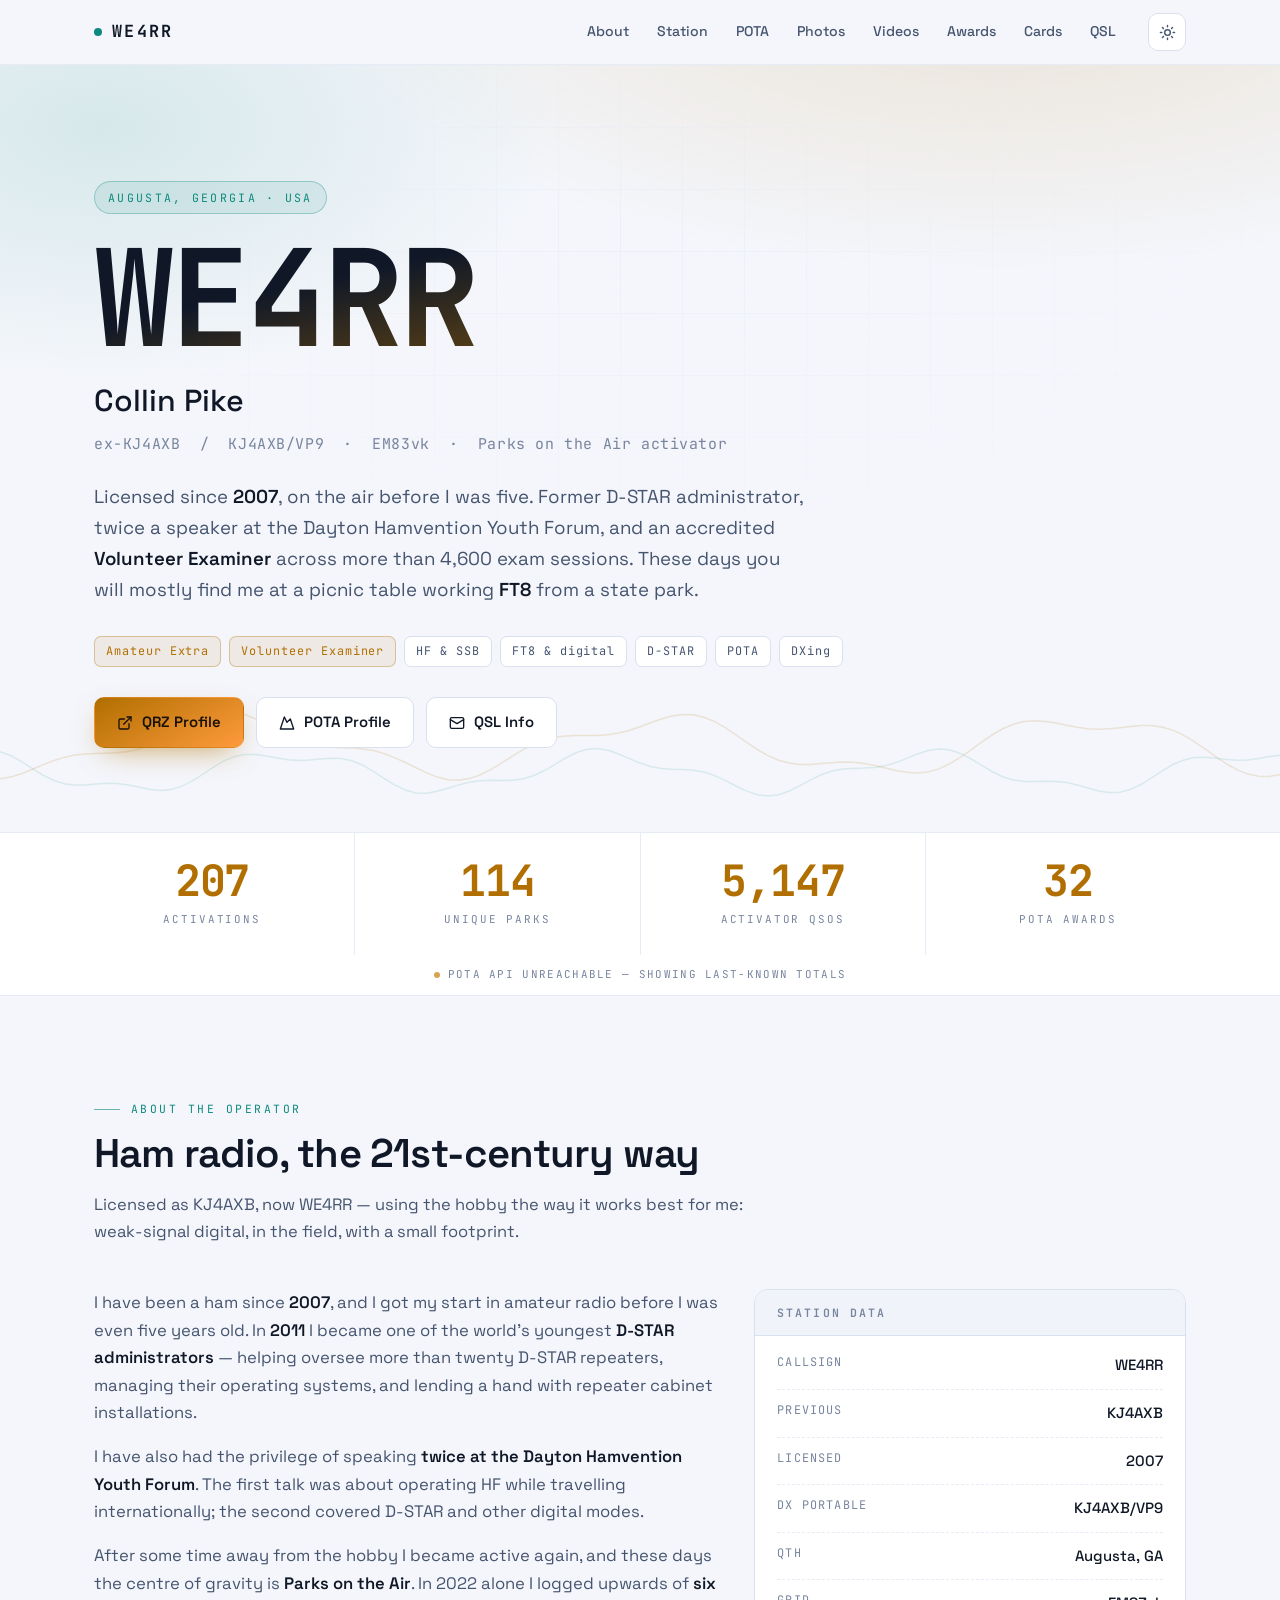
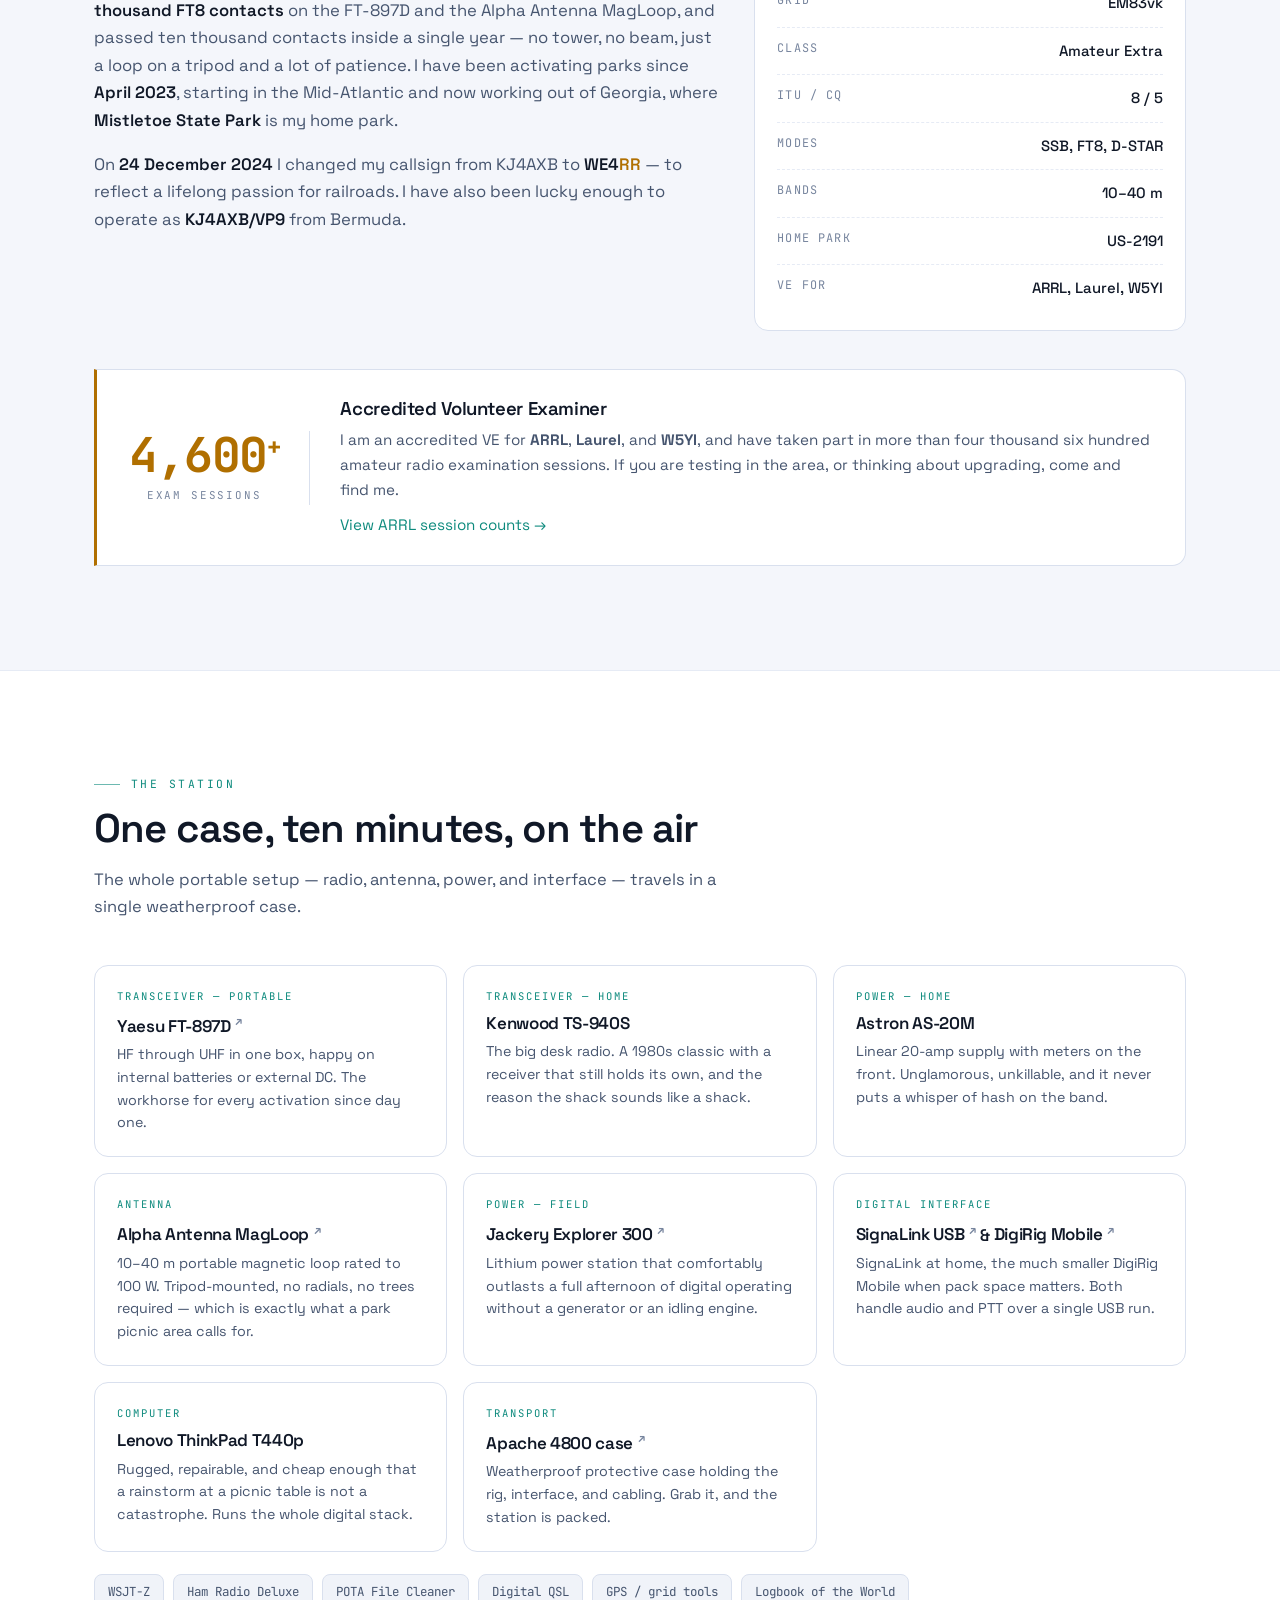
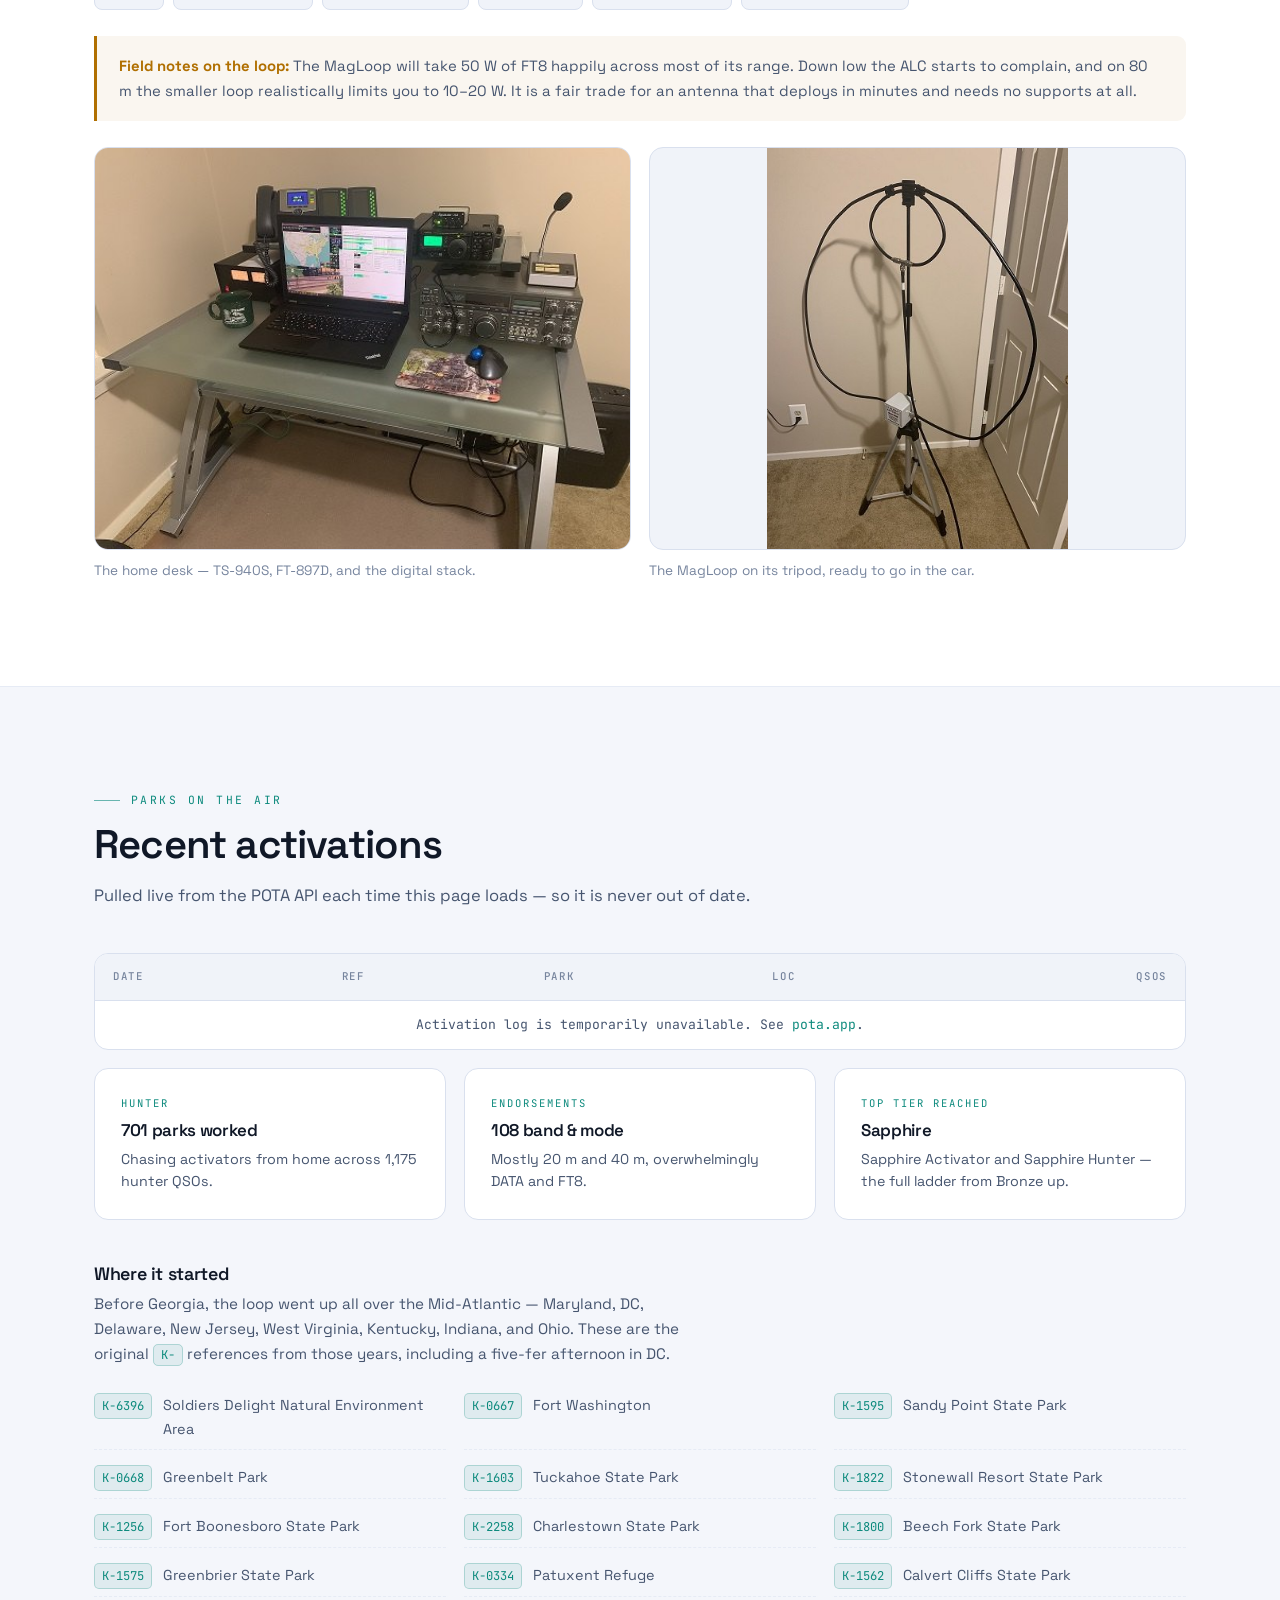
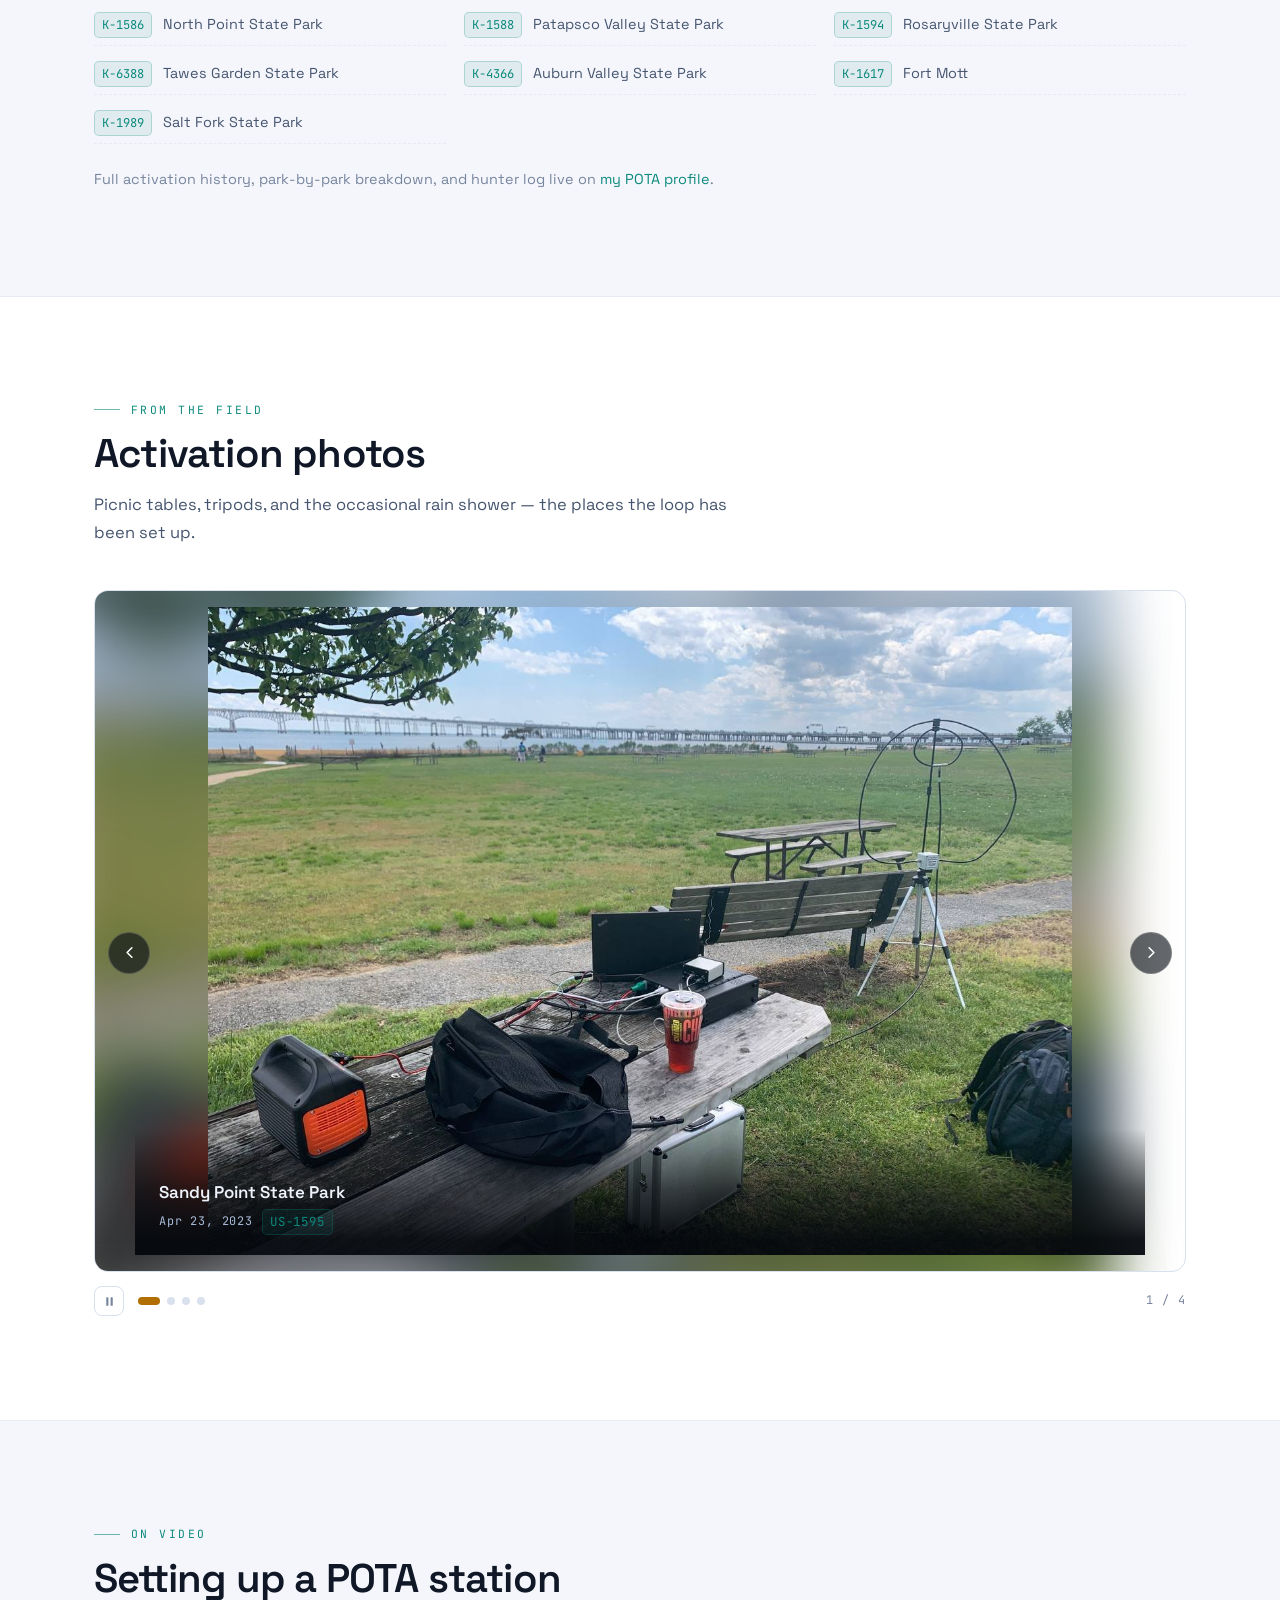
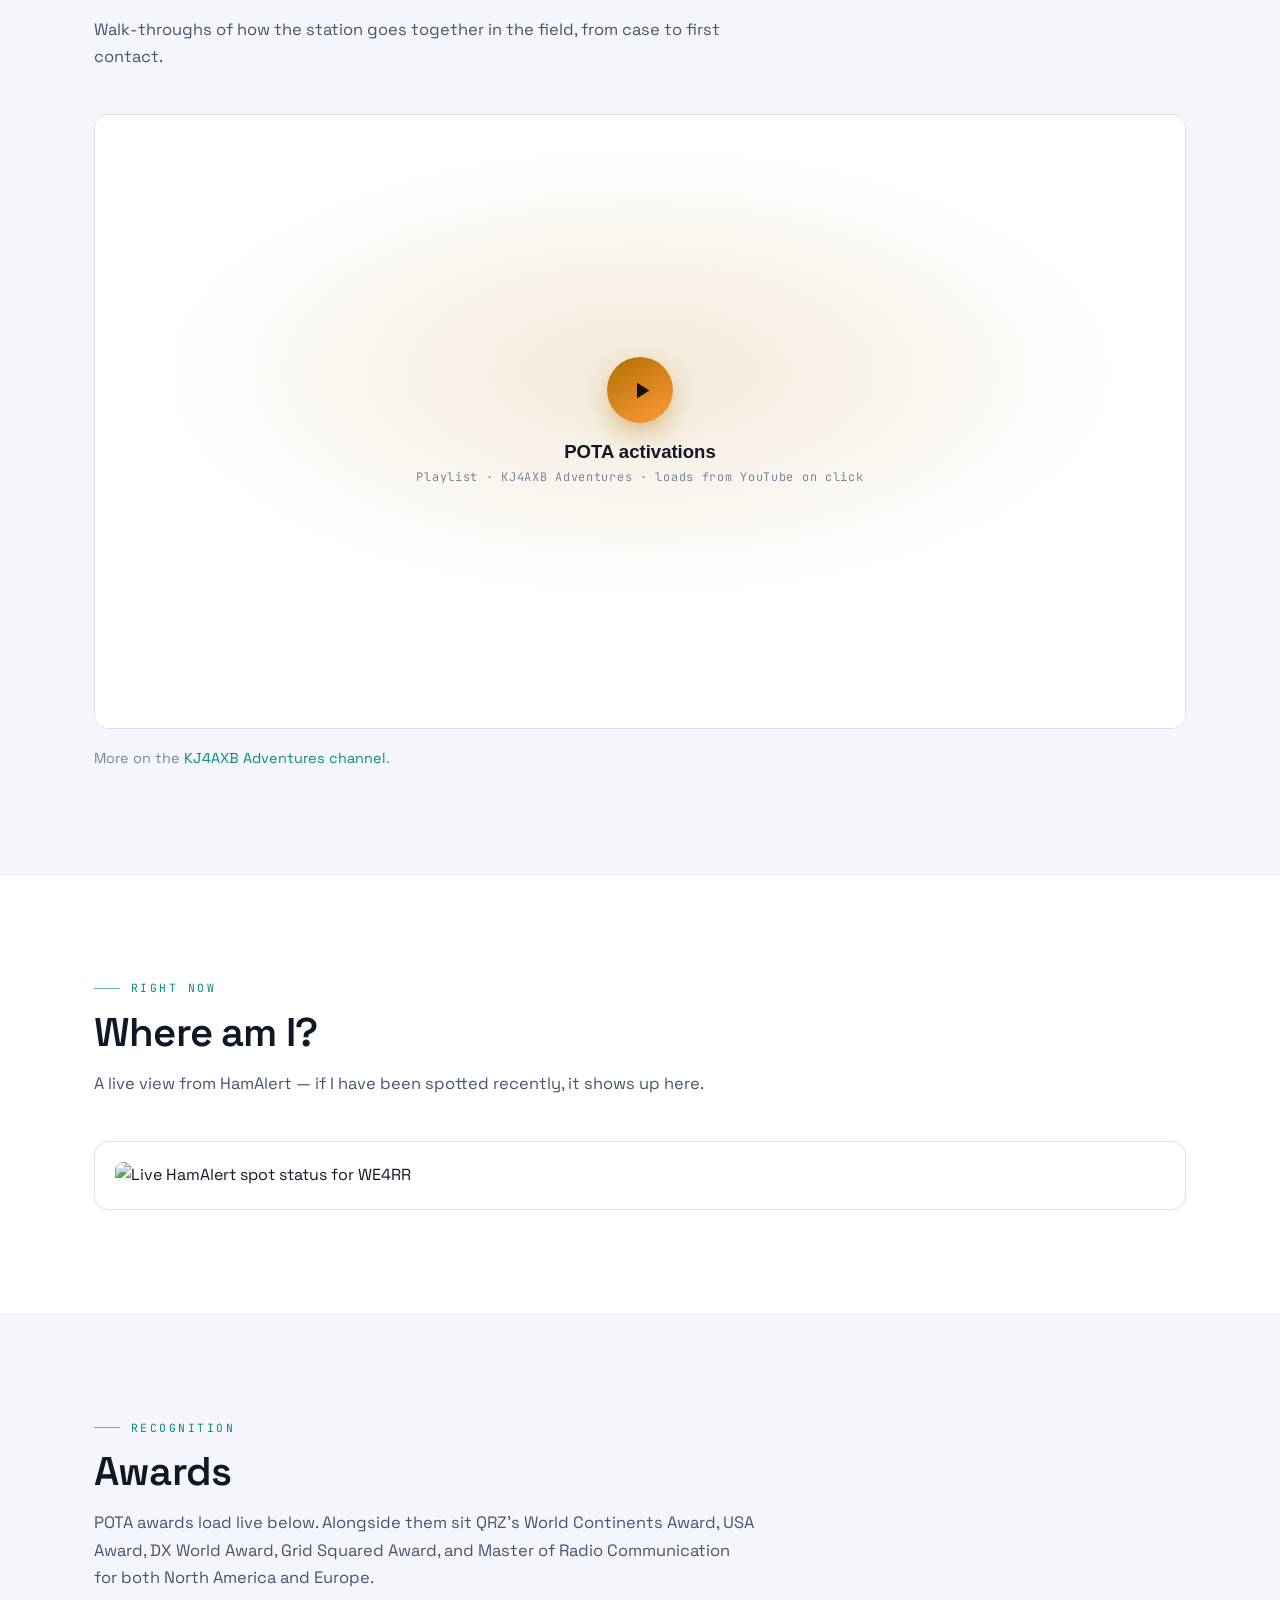
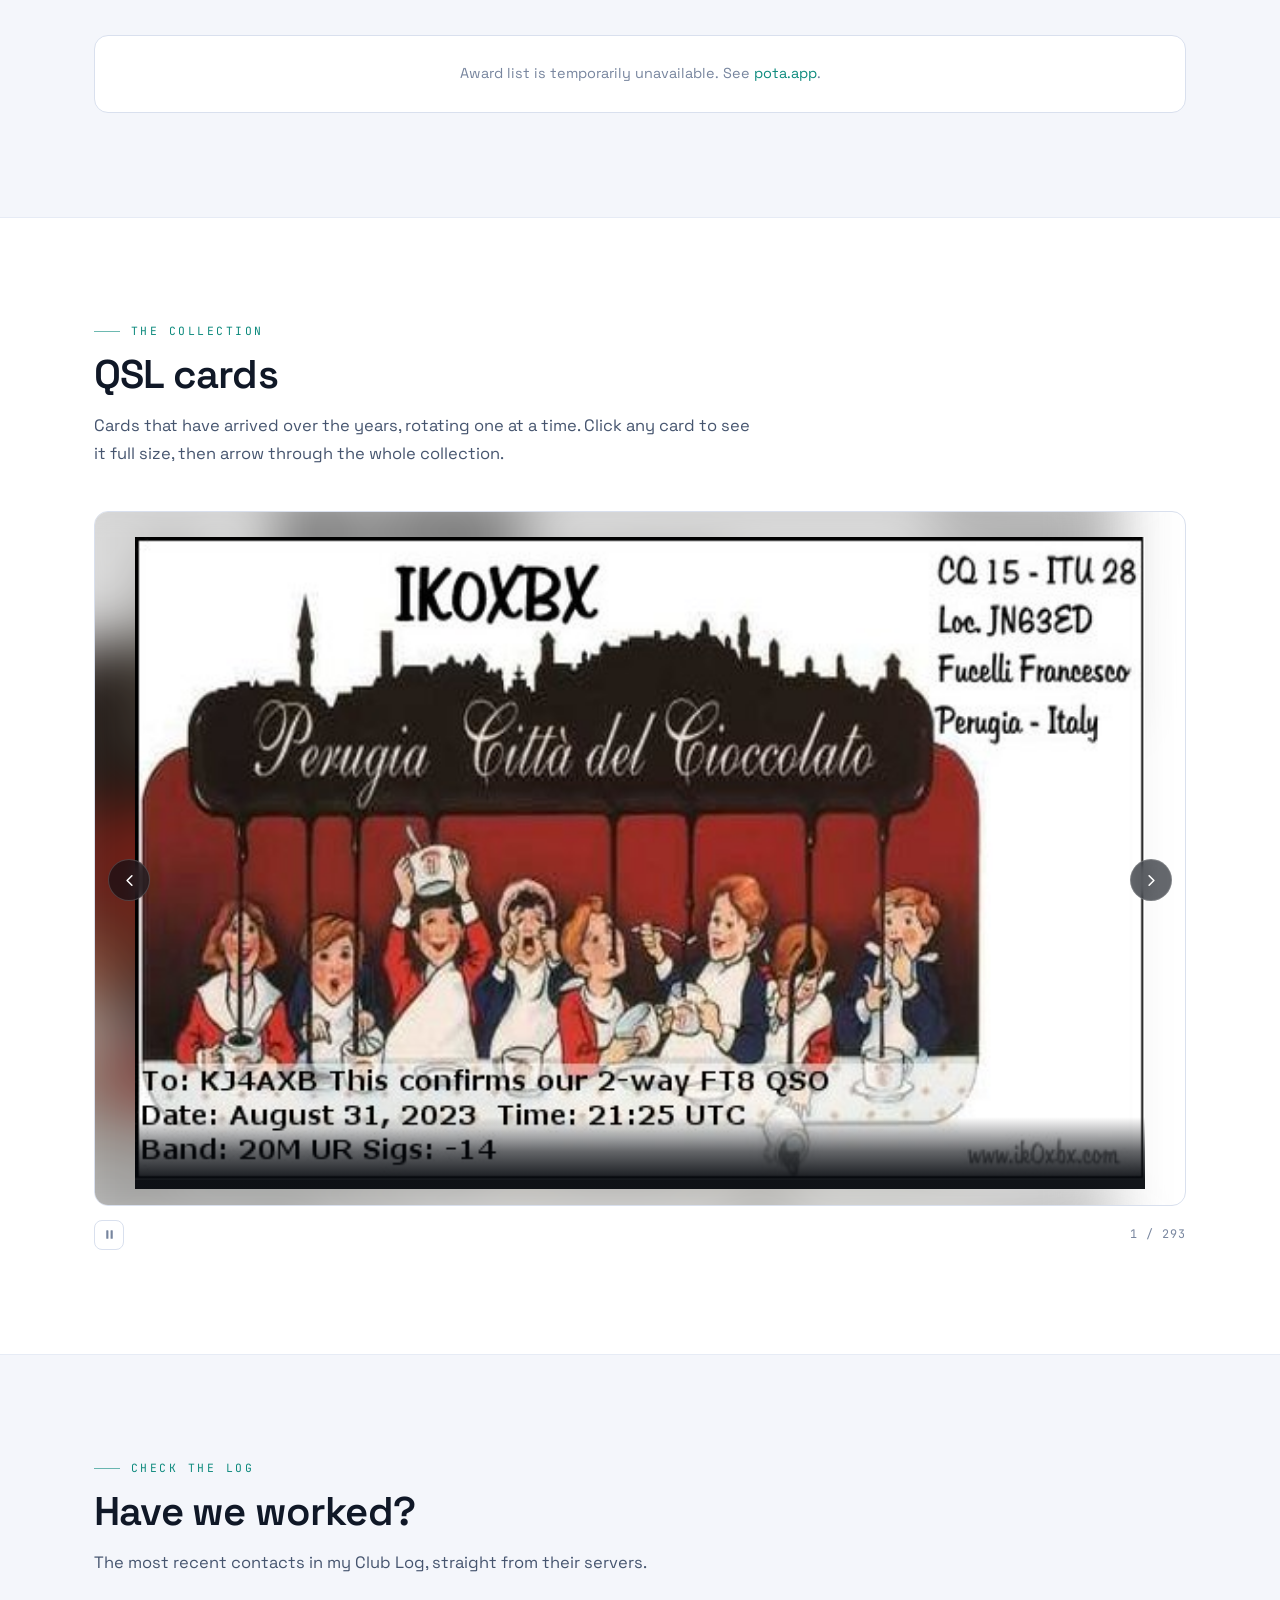
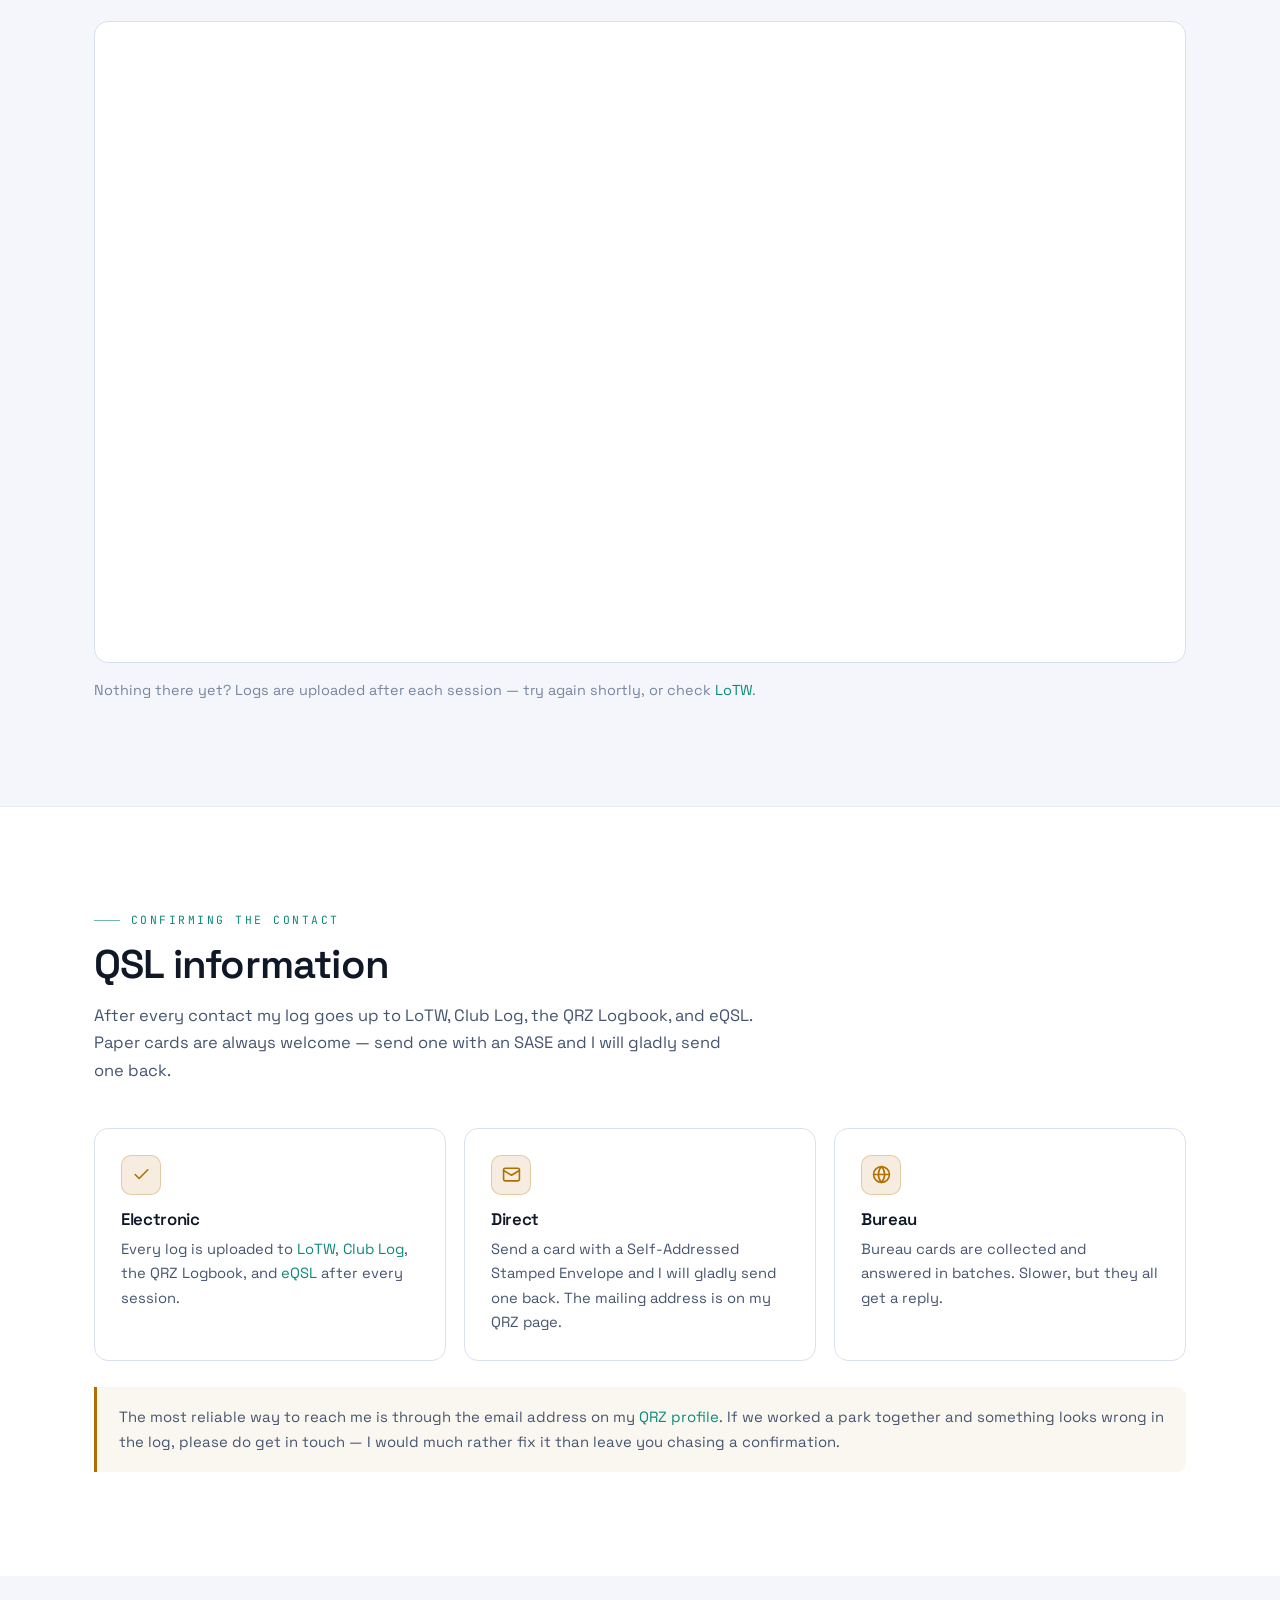
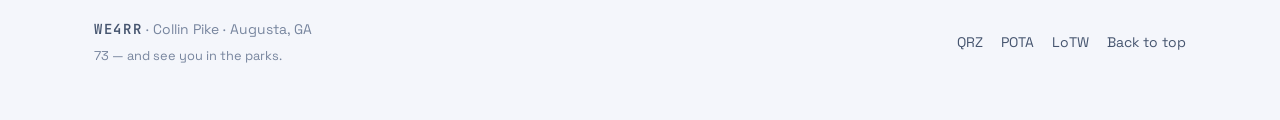
==== commit 44742450: "Rebuild content from the real QRZ bio; drop the QRZ builder Removed qrz.html and assets/js/qrz.js as" ====
--- a/index.html
+++ b/index.html
@@ -48,7 +48,6 @@
       <a href="#awards">Awards</a>
       <a href="#qslcards">Cards</a>
       <a href="#qsl">QSL</a>
-      <a href="qrz.html">QRZ Page</a>
     </nav>
 
     <button class="icon-btn theme-btn" id="themeBtn" type="button" aria-label="Toggle colour theme">
@@ -82,18 +81,20 @@
     <p class="hero__qth">ex-KJ4AXB &nbsp;/&nbsp; KJ4AXB&#47;VP9 &nbsp;&middot;&nbsp; EM83vk &nbsp;&middot;&nbsp; Parks on the Air activator</p>
 
     <p class="hero__lede">
-      A portable, digital-first station. Most of my operating happens out of the trunk of a car
-      at a picnic table &mdash; an <strong>FT-897D</strong>, a magnetic loop on a tripod, and a battery,
-      working <strong>FT8</strong> from state parks across the Southeast.
+      Licensed since <strong>2007</strong>, on the air before I was five. Former D-STAR administrator,
+      twice a speaker at the Dayton Hamvention Youth Forum, and an accredited
+      <strong>Volunteer Examiner</strong> across more than 4,600 exam sessions. These days you will
+      mostly find me at a picnic table working <strong>FT8</strong> from a state park.
     </p>
 
     <div class="tags">
       <span class="tag tag--amber">Amateur Extra</span>
-      <span class="tag tag--amber">FT8 &amp; digital modes</span>
+      <span class="tag tag--amber">Volunteer Examiner</span>
+      <span class="tag">HF &amp; SSB</span>
+      <span class="tag">FT8 &amp; digital</span>
+      <span class="tag">D-STAR</span>
       <span class="tag">POTA</span>
-      <span class="tag">Portable / QRP-ish</span>
-      <span class="tag">10&ndash;40 m</span>
-      <span class="tag">LoTW</span>
+      <span class="tag">DXing</span>
     </div>
 
     <div class="btns">
@@ -142,26 +143,30 @@
     <div class="about">
       <div class="about__body reveal">
         <p>
-          I got into amateur radio for the same reason a lot of people do &mdash; the idea that a modest
-          antenna and a few watts can put you in touch with the other side of the planet. What kept me
-          in it was discovering how well that works when you pair a classic HF rig with modern
-          weak-signal software.
+          I have been a ham since <strong>2007</strong>, and I got my start in amateur radio before I was
+          even five years old. In <strong>2011</strong> I became one of the world&rsquo;s youngest
+          <strong>D-STAR administrators</strong> &mdash; helping oversee more than twenty D-STAR repeaters,
+          managing their operating systems, and lending a hand with repeater cabinet installations.
         </p>
         <p>
-          In <strong>2022 alone I logged upwards of six thousand FT8 contacts</strong> on the FT-897D and the
-          Alpha Antenna MagLoop, and passed <strong>ten thousand contacts</strong> inside a single year.
-          None of it from a tower or a beam &mdash; just a loop on a tripod and a lot of patience.
+          I have also had the privilege of speaking <strong>twice at the Dayton Hamvention Youth
+          Forum</strong>. The first talk was about operating HF while travelling internationally; the
+          second covered D-STAR and other digital modes.
         </p>
         <p>
-          These days the centre of gravity is <strong>Parks on the Air</strong>. I started activating in the
-          Mid-Atlantic &mdash; Maryland, DC, Delaware, West Virginia &mdash; and have since moved south to
-          Augusta, Georgia, where <strong>Mistletoe State Park</strong> has become my home park. The gear packs
-          into one weatherproof case, sets up in about ten minutes, and runs all afternoon off a
-          lithium power station.
+          After some time away from the hobby I became active again, and these days the centre of
+          gravity is <strong>Parks on the Air</strong>. In 2022 alone I logged upwards of
+          <strong>six thousand FT8 contacts</strong> on the FT-897D and the Alpha Antenna MagLoop,
+          and passed ten thousand contacts inside a single year &mdash; no tower, no beam, just a loop
+          on a tripod and a lot of patience. I have been activating parks since <strong>April 2023</strong>,
+          starting in the Mid-Atlantic and now working out of Georgia, where
+          <strong>Mistletoe State Park</strong> is my home park.
         </p>
         <p>
-          I also had the good fortune to operate as <strong>KJ4AXB&#47;VP9</strong> from Bermuda. Everything I
-          work goes to <strong>Logbook of the World</strong>, and I answer every card that comes my way.
+          On <strong>24 December 2024</strong> I changed my callsign from KJ4AXB to
+          <strong>WE4<span style="color:var(--amber)">RR</span></strong> &mdash; to reflect a lifelong
+          passion for railroads. I have also been lucky enough to operate as
+          <strong>KJ4AXB&#47;VP9</strong> from Bermuda.
         </p>
       </div>
 
@@ -170,17 +175,36 @@
         <dl>
           <div><dt>Callsign</dt><dd>WE4RR</dd></div>
           <div><dt>Previous</dt><dd>KJ4AXB</dd></div>
+          <div><dt>Licensed</dt><dd>2007</dd></div>
           <div><dt>DX portable</dt><dd>KJ4AXB&#47;VP9</dd></div>
           <div><dt>QTH</dt><dd>Augusta, GA</dd></div>
           <div><dt>Grid</dt><dd>EM83vk</dd></div>
           <div><dt>Class</dt><dd>Amateur Extra</dd></div>
           <div><dt>ITU &#47; CQ</dt><dd>8 &#47; 5</dd></div>
-          <div><dt>Primary mode</dt><dd>FT8 &#47; digital</dd></div>
+          <div><dt>Modes</dt><dd>SSB, FT8, D-STAR</dd></div>
           <div><dt>Bands</dt><dd>10&ndash;40 m</dd></div>
           <div><dt>Home park</dt><dd>US-2191</dd></div>
-          <div><dt>QSL</dt><dd>LoTW, Direct, Bureau</dd></div>
+          <div><dt>VE for</dt><dd>ARRL, Laurel, W5YI</dd></div>
         </dl>
       </aside>
+    </div>
+
+    <div class="ve reveal">
+      <div class="ve__figure">
+        <span class="ve__num">4,600<span style="font-size:.5em;vertical-align:super">+</span></span>
+        <span class="ve__lbl">Exam sessions</span>
+      </div>
+      <div class="ve__body">
+        <h3>Accredited Volunteer Examiner</h3>
+        <p>
+          I am an accredited VE for <strong>ARRL</strong>, <strong>Laurel</strong>, and <strong>W5YI</strong>,
+          and have taken part in more than four thousand six hundred amateur radio examination
+          sessions. If you are testing in the area, or thinking about upgrading, come and find me.
+        </p>
+        <p style="margin-top:10px">
+          <a href="http://www.arrl.org/ve-session-counts?state=AL" target="_blank" rel="noopener">View ARRL session counts &rarr;</a>
+        </p>
+      </div>
     </div>
   </div>
 </section>
@@ -196,9 +220,21 @@
 
     <div class="gear reveal">
       <article class="gear__item">
-        <p class="gear__role">Transceiver</p>
+        <p class="gear__role">Transceiver &mdash; portable</p>
         <h3 class="gear__name"><a href="https://www.yaesu.com/indexVS.cfm?cmd=DisplayProducts" target="_blank" rel="noopener nofollow">Yaesu FT-897D</a></h3>
         <p class="gear__desc">HF through UHF in one box, happy on internal batteries or external DC. The workhorse for every activation since day one.</p>
+      </article>
+
+      <article class="gear__item">
+        <p class="gear__role">Transceiver &mdash; home</p>
+        <h3 class="gear__name">Kenwood TS-940S</h3>
+        <p class="gear__desc">The big desk radio. A 1980s classic with a receiver that still holds its own, and the reason the shack sounds like a shack.</p>
+      </article>
+
+      <article class="gear__item">
+        <p class="gear__role">Power &mdash; home</p>
+        <h3 class="gear__name">Astron AS-20M</h3>
+        <p class="gear__desc">Linear 20-amp supply with meters on the front. Unglamorous, unkillable, and it never puts a whisper of hash on the band.</p>
       </article>
 
       <article class="gear__item">
@@ -208,7 +244,7 @@
       </article>
 
       <article class="gear__item">
-        <p class="gear__role">Power</p>
+        <p class="gear__role">Power &mdash; field</p>
         <h3 class="gear__name"><a href="https://www.jackery.com/products/explorer-300-portable-power-station" target="_blank" rel="noopener nofollow">Jackery Explorer 300</a></h3>
         <p class="gear__desc">Lithium power station that comfortably outlasts a full afternoon of digital operating without a generator or an idling engine.</p>
       </article>
@@ -248,6 +284,17 @@
         complain, and on 80 m the smaller loop realistically limits you to 10&ndash;20 W. It is a fair
         trade for an antenna that deploys in minutes and needs no supports at all.
       </p>
+    </div>
+
+    <div class="shots reveal">
+      <figure class="shot">
+        <img src="assets/img/station-shack.jpg" alt="The home shack: a Kenwood TS-940S and Yaesu FT-897D on a desk with a laptop running digital modes" loading="lazy" decoding="async">
+        <figcaption>The home desk &mdash; TS-940S, FT-897D, and the digital stack.</figcaption>
+      </figure>
+      <figure class="shot">
+        <img src="assets/img/station-magloop.jpg" alt="The Alpha Antenna MagLoop mounted on its tripod" loading="lazy" decoding="async">
+        <figcaption>The MagLoop on its tripod, ready to go in the car.</figcaption>
+      </figure>
     </div>
   </div>
 </section>
@@ -397,8 +444,24 @@
   </div>
 </section>
 
+<!-- ============ CURRENT SPOT ============ -->
+<section class="section section--alt" id="spot">
+  <div class="wrap">
+    <div class="section__head reveal">
+      <p class="section__kicker">Right now</p>
+      <h2 class="section__title">Where am I?</h2>
+      <p class="section__sub">A live view from HamAlert &mdash; if I have been spotted recently, it shows up here.</p>
+    </div>
+    <div class="spotbox reveal">
+      <img src="https://hamalert.org/myspot?c=WE4RR&amp;h=425d2504d73164c8&amp;dark=1"
+           srcset="https://hamalert.org/myspot?c=WE4RR&amp;h=425d2504d73164c8&amp;dark=1&amp;hr=1 2x"
+           alt="Live HamAlert spot status for WE4RR" loading="lazy" decoding="async">
+    </div>
+  </div>
+</section>
+
 <!-- ============ AWARDS ============ -->
-<section class="section section--alt" id="awards">
+<section class="section" id="awards">
   <div class="wrap">
     <div class="section__head reveal">
       <p class="section__kicker">Recognition</p>
@@ -414,7 +477,7 @@
 
 <!-- ============ QSL CARD COLLECTION ============ -->
 <!-- Cards live in assets/photos/qsl/. Section removes itself when empty. -->
-<section class="section" id="qslcards">
+<section class="section section--alt" id="qslcards">
   <div class="wrap">
     <div class="section__head reveal">
       <p class="section__kicker">The collection</p>
@@ -442,13 +505,33 @@
   </div>
 </section>
 
+<!-- ============ HAVE WE WORKED ============ -->
+<section class="section" id="worked">
+  <div class="wrap">
+    <div class="section__head reveal">
+      <p class="section__kicker">Check the log</p>
+      <h2 class="section__title">Have we worked?</h2>
+      <p class="section__sub">The most recent contacts in my Club Log, straight from their servers.</p>
+    </div>
+    <div class="logbox reveal">
+      <iframe src="https://clublog.org/last10_iframe.php?call=WE4RR&amp;limit=30"
+              title="Recent WE4RR contacts from Club Log"
+              loading="lazy" scrolling="yes"></iframe>
+    </div>
+    <p style="margin-top:16px;color:var(--text-3);font-size:.9rem">
+      Nothing there yet? Logs are uploaded after each session &mdash; try again shortly, or check
+      <a href="https://lotw.arrl.org/" target="_blank" rel="noopener">LoTW</a>.
+    </p>
+  </div>
+</section>
+
 <!-- ============ QSL ============ -->
 <section class="section section--alt" id="qsl">
   <div class="wrap">
     <div class="section__head reveal">
       <p class="section__kicker">Confirming the contact</p>
       <h2 class="section__title">QSL information</h2>
-      <p class="section__sub">Every contact I make is uploaded to Logbook of the World. Paper cards are always welcome and always answered.</p>
+      <p class="section__sub">After every contact my log goes up to LoTW, Club Log, the QRZ Logbook, and eQSL. Paper cards are always welcome &mdash; send one with an SASE and I will gladly send one back.</p>
     </div>
 
     <!-- My own QSL card. Save the image as assets/img/qsl-card-we4rr.jpg
@@ -471,14 +554,16 @@
     <div class="qsl reveal">
       <article class="card qsl__card">
         <div class="qsl__icon" aria-hidden="true"><svg viewBox="0 0 24 24" fill="none" stroke="currentColor" stroke-width="2" stroke-linecap="round" stroke-linejoin="round"><path d="M20 6 9 17l-5-5"/></svg></div>
-        <h3>Logbook of the World</h3>
-        <p>Preferred and fastest. Logs are uploaded regularly after every activation and home session.</p>
+        <h3>Electronic</h3>
+        <p>Every log is uploaded to <a href="https://lotw.arrl.org/" target="_blank" rel="noopener">LoTW</a>,
+           <a href="https://clublog.org/" target="_blank" rel="noopener">Club Log</a>, the QRZ Logbook, and
+           <a href="https://www.eqsl.cc/" target="_blank" rel="noopener">eQSL</a> after every session.</p>
       </article>
 
       <article class="card qsl__card">
         <div class="qsl__icon" aria-hidden="true"><svg viewBox="0 0 24 24" fill="none" stroke="currentColor" stroke-width="2" stroke-linecap="round" stroke-linejoin="round"><rect x="2" y="4" width="20" height="16" rx="2"/><path d="m22 7-10 6L2 7"/></svg></div>
         <h3>Direct</h3>
-        <p>Happy to answer direct cards &mdash; an SASE is appreciated and keeps the turnaround quick.</p>
+        <p>Send a card with a Self-Addressed Stamped Envelope and I will gladly send one back. The mailing address is on my QRZ page.</p>
       </article>
 
       <article class="card qsl__card">
@@ -511,7 +596,6 @@
       <a href="https://www.qrz.com/db/WE4RR" target="_blank" rel="noopener">QRZ</a>
       <a href="https://pota.app/#/profile/WE4RR" target="_blank" rel="noopener">POTA</a>
       <a href="https://lotw.arrl.org/" target="_blank" rel="noopener">LoTW</a>
-      <a href="qrz.html">QRZ Bio Builder</a>
       <a href="#top">Back to top</a>
     </nav>
   </div>
--- a/assets/css/style.css
+++ b/assets/css/style.css
@@ -744,3 +744,56 @@
   display: block; margin-top: 6px;
   font-family: var(--font-mono); font-size: .74rem; letter-spacing: .06em; color: var(--text-3);
 }
+
+/* ---------- Volunteer Examiner credential ---------- */
+.ve {
+  display: grid; grid-template-columns: auto 1fr; gap: 30px; align-items: center;
+  margin-top: 38px; padding: 28px 32px;
+  background: var(--panel); border: 1px solid var(--line);
+  border-left: 3px solid var(--amber); border-radius: 0 var(--radius) var(--radius) 0;
+}
+@media (max-width: 720px) { .ve { grid-template-columns: 1fr; gap: 18px; padding: 24px; } }
+.ve__figure { text-align: center; padding-right: 30px; border-right: 1px solid var(--line); }
+@media (max-width: 720px) { .ve__figure { padding: 0 0 16px; border-right: 0; border-bottom: 1px solid var(--line); text-align: left; } }
+.ve__num {
+  display: block; font-family: var(--font-mono);
+  font-size: clamp(2.1rem, 5vw, 3rem); font-weight: 700;
+  color: var(--amber); line-height: 1; letter-spacing: -.03em;
+}
+.ve__lbl {
+  display: block; margin-top: 8px;
+  font-family: var(--font-mono); font-size: .68rem; letter-spacing: .17em;
+  text-transform: uppercase; color: var(--text-3); white-space: nowrap;
+}
+.ve__body h3 { font-size: 1.16rem; margin: 0 0 8px; }
+.ve__body p { font-size: .95rem; color: var(--text-2); margin: 0; }
+
+/* ---------- Station shots ---------- */
+.shots { display: grid; grid-template-columns: repeat(2, 1fr); gap: 18px; margin-top: 26px; }
+@media (max-width: 640px) { .shots { grid-template-columns: 1fr; } }
+.shot { margin: 0; }
+.shot img {
+  /* Fixed stage so a portrait shot and a landscape one line up instead of
+     leaving a hole in the grid; contain rather than cover so neither is cropped. */
+  width: 100%; aspect-ratio: 4 / 3; object-fit: contain;
+  border-radius: var(--radius);
+  border: 1px solid var(--line); background: var(--panel-2);
+}
+.shot figcaption {
+  margin-top: 10px; font-size: .85rem; color: var(--text-3);
+}
+
+/* ---------- HamAlert spot ---------- */
+.spotbox {
+  border: 1px solid var(--line); border-radius: var(--radius);
+  background: var(--panel); padding: 20px; overflow-x: auto;
+}
+.spotbox img { max-width: 100%; height: auto; margin: 0 auto; border-radius: 8px; }
+
+/* ---------- Club Log embed ---------- */
+.logbox {
+  border: 1px solid var(--line); border-radius: var(--radius);
+  background: #fff; overflow: hidden;
+}
+.logbox iframe { width: 100%; height: 640px; border: 0; display: block; }
+@media (max-width: 640px) { .logbox iframe { height: 520px; } }
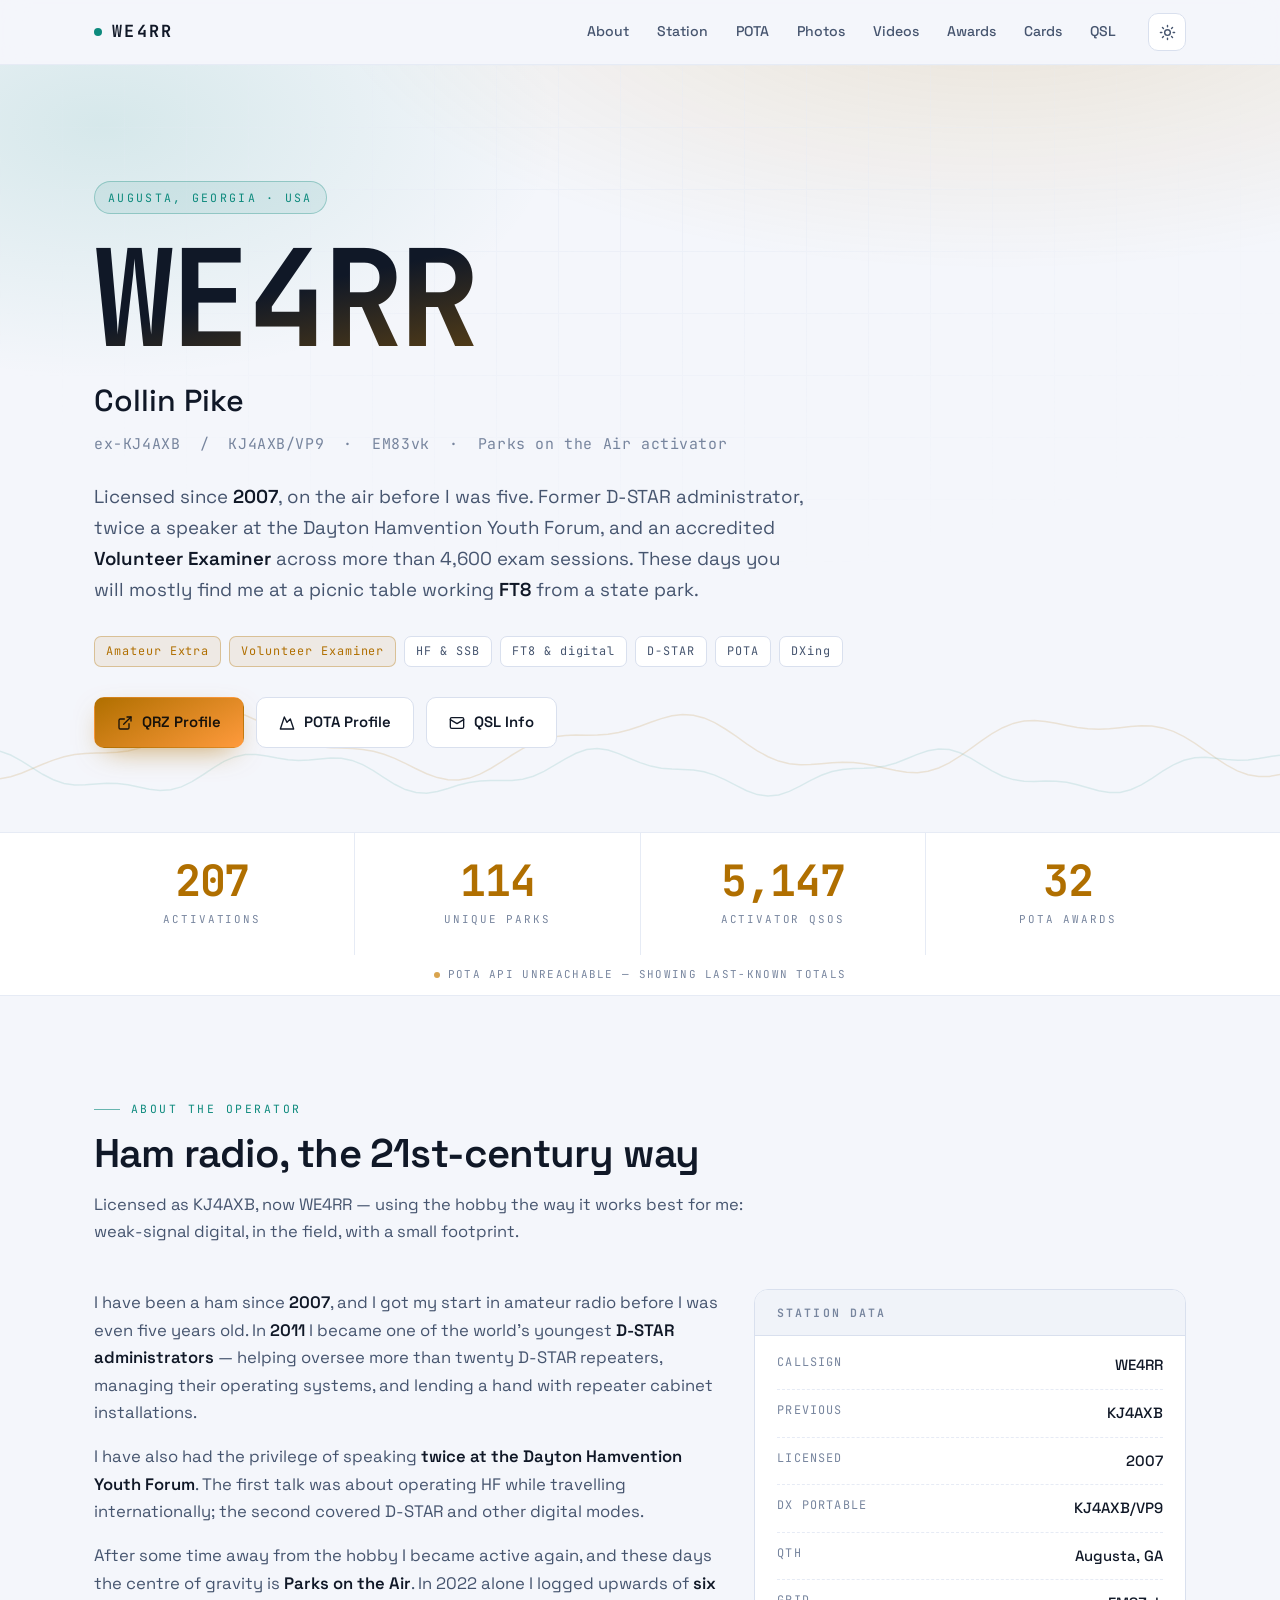
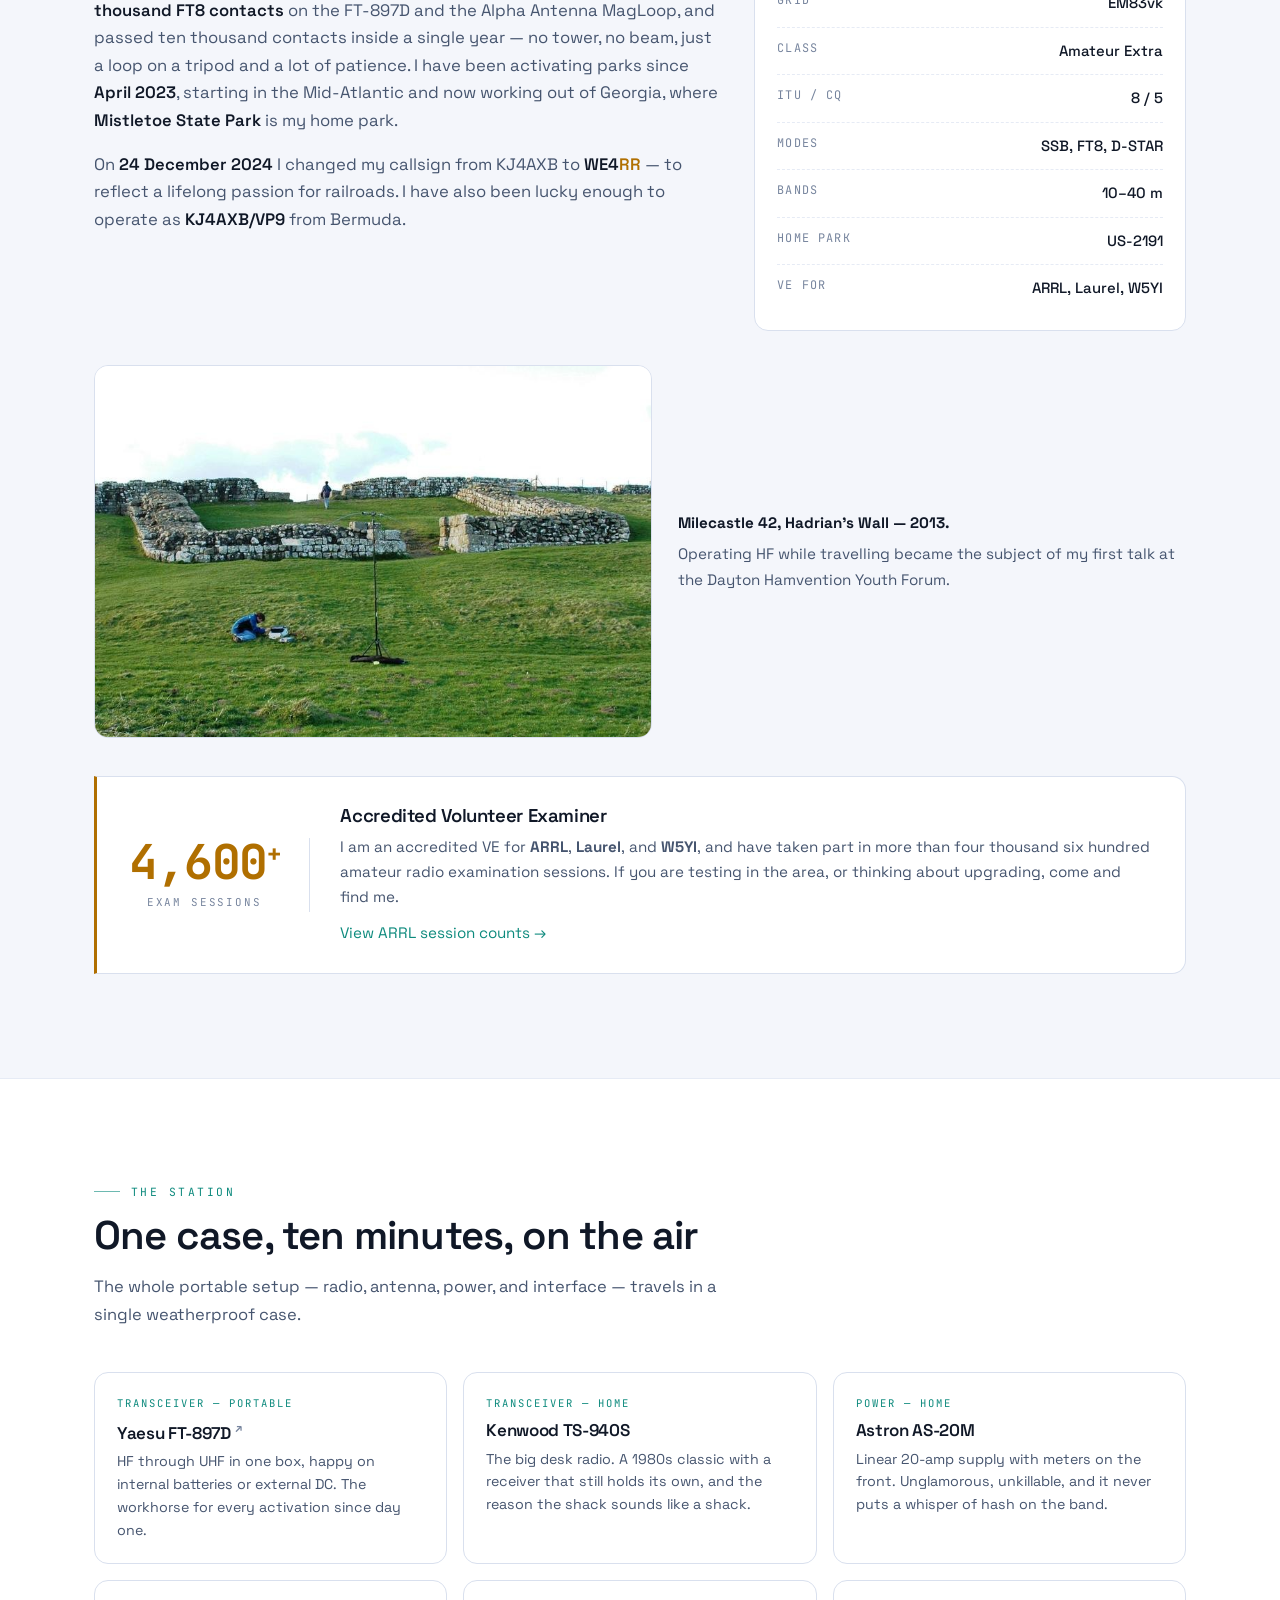
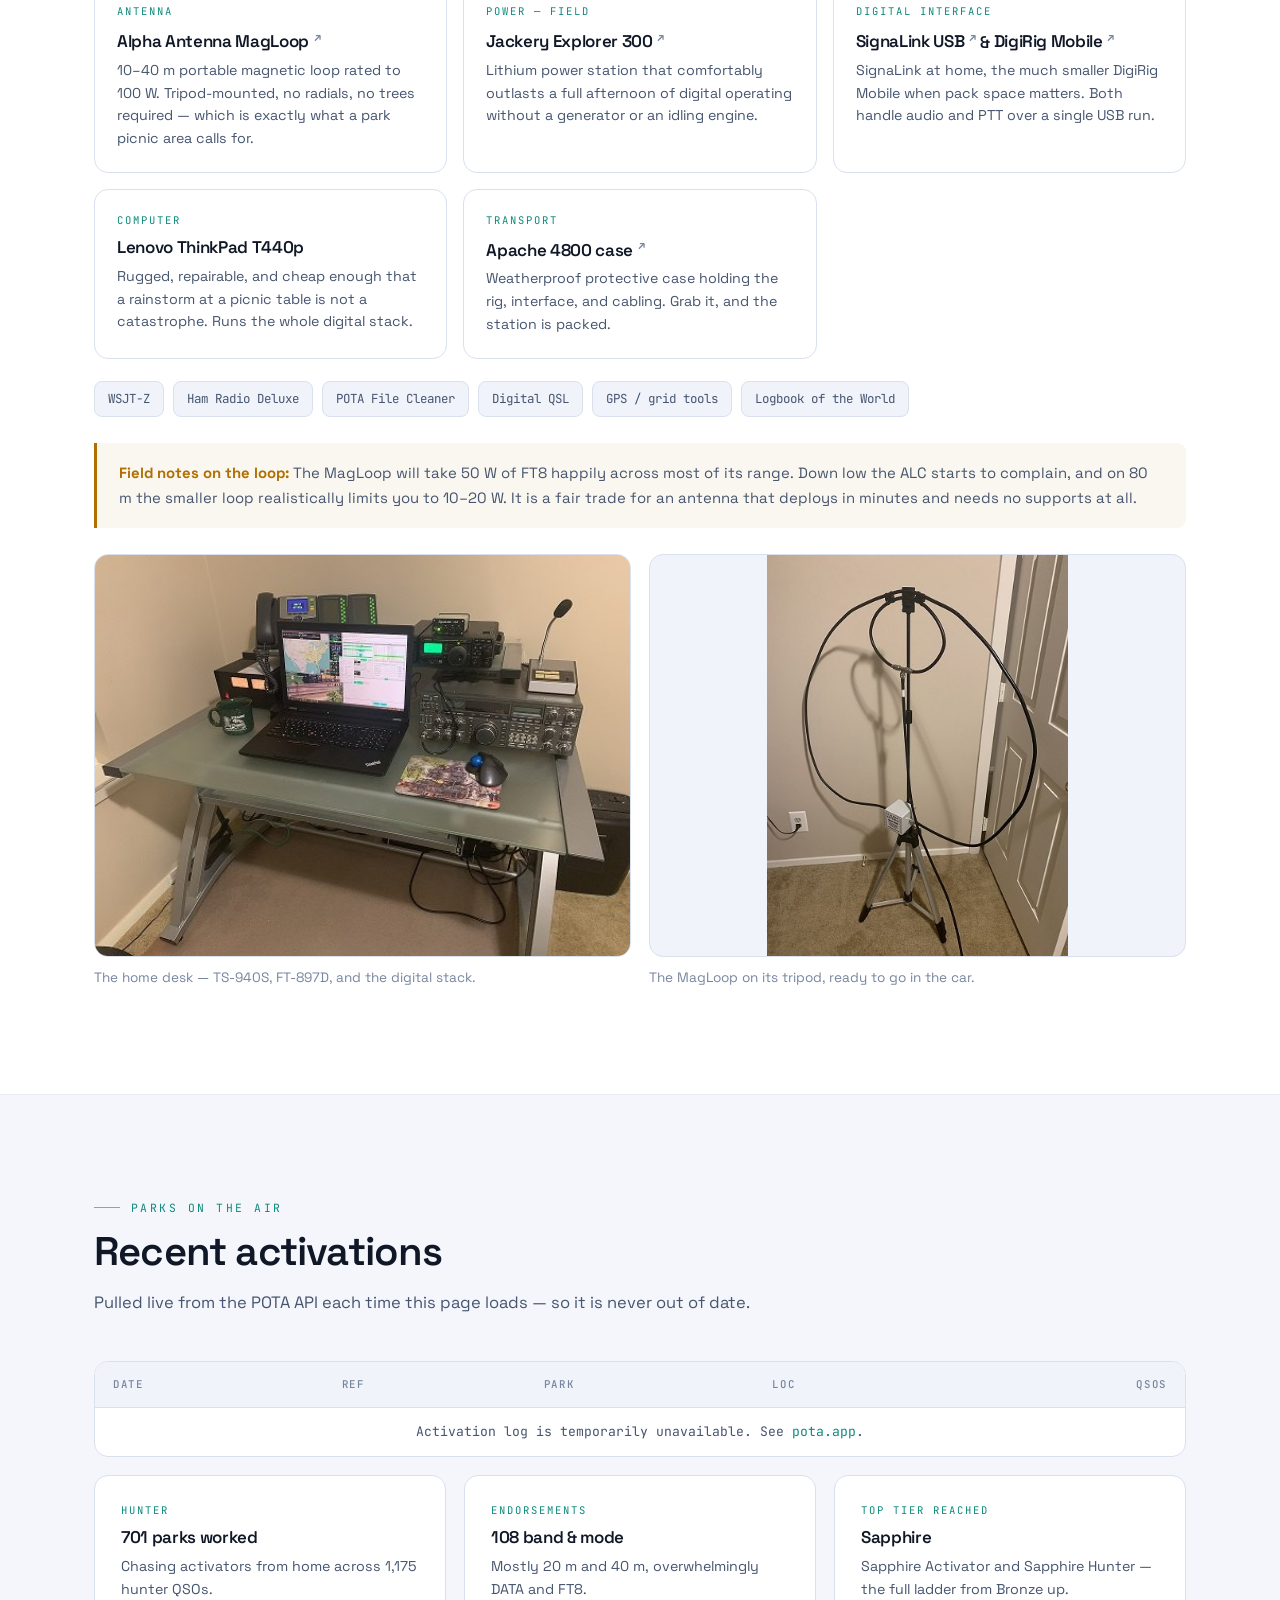
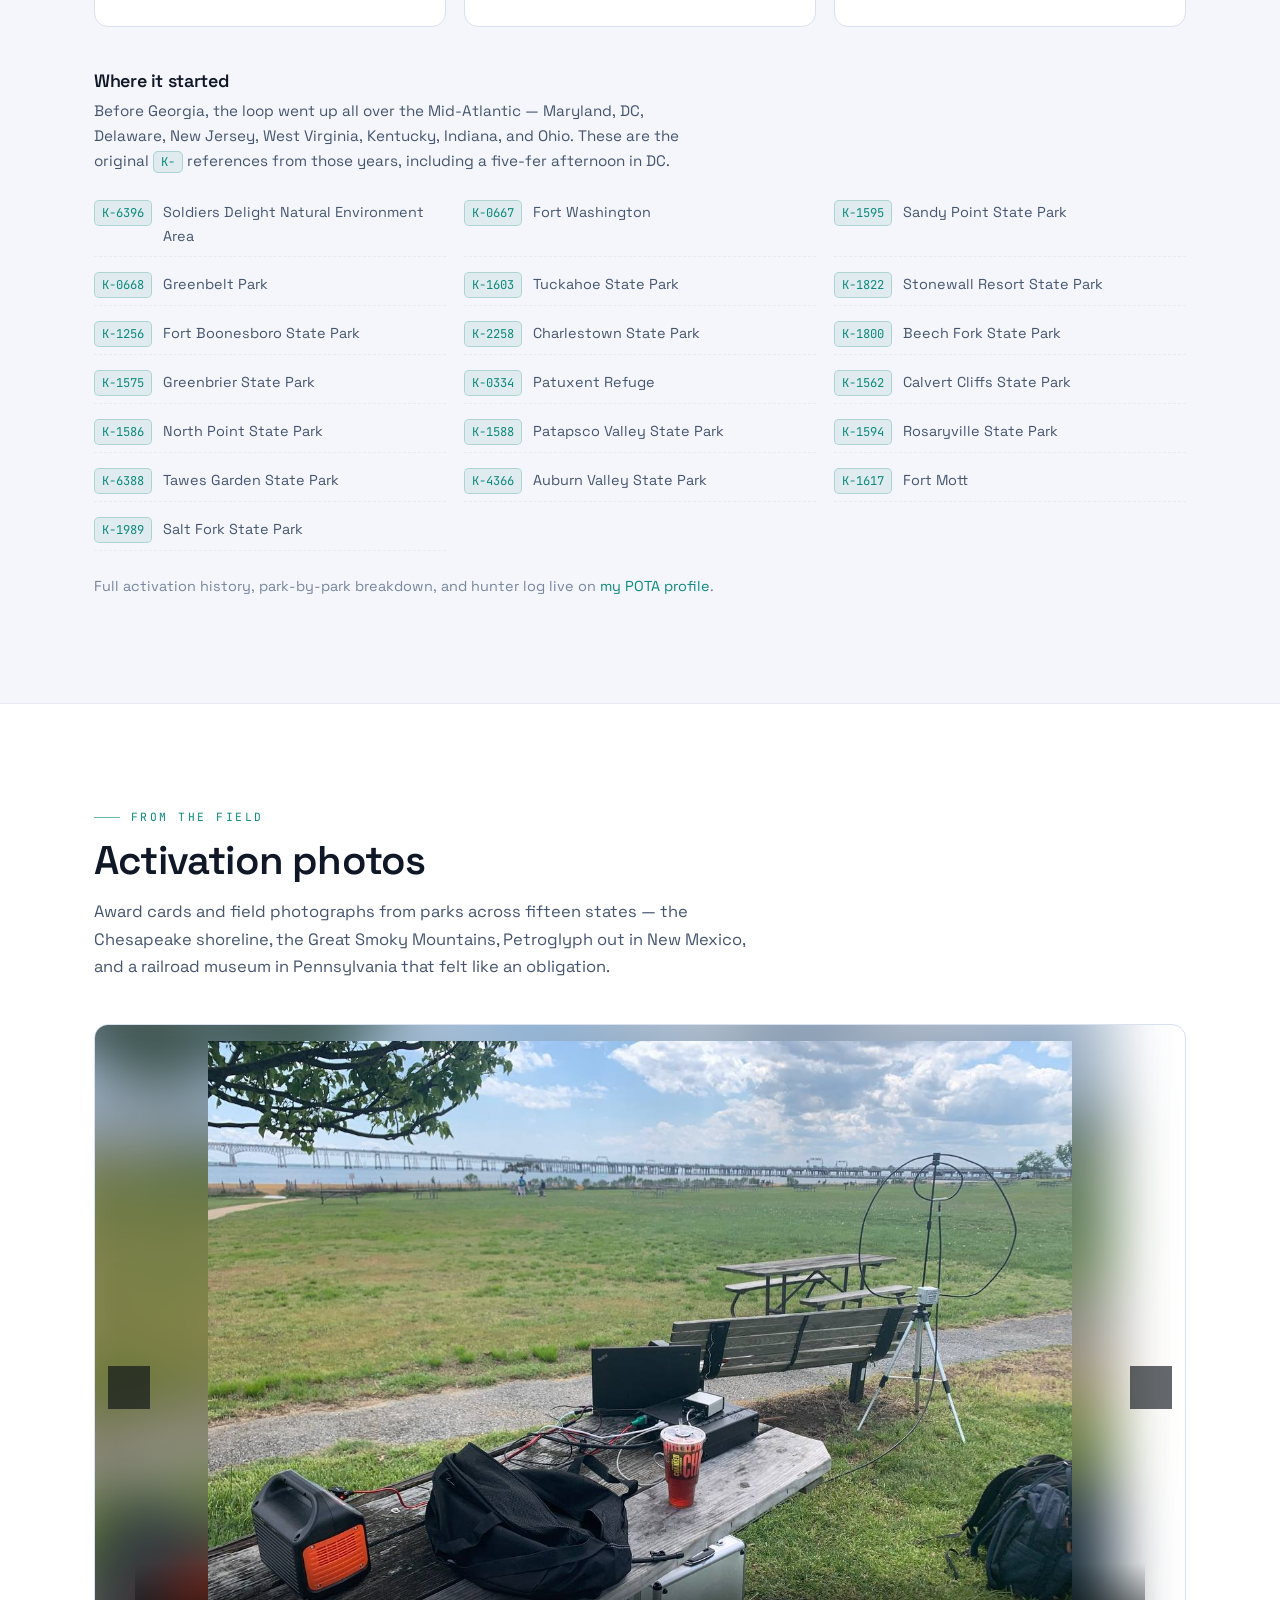
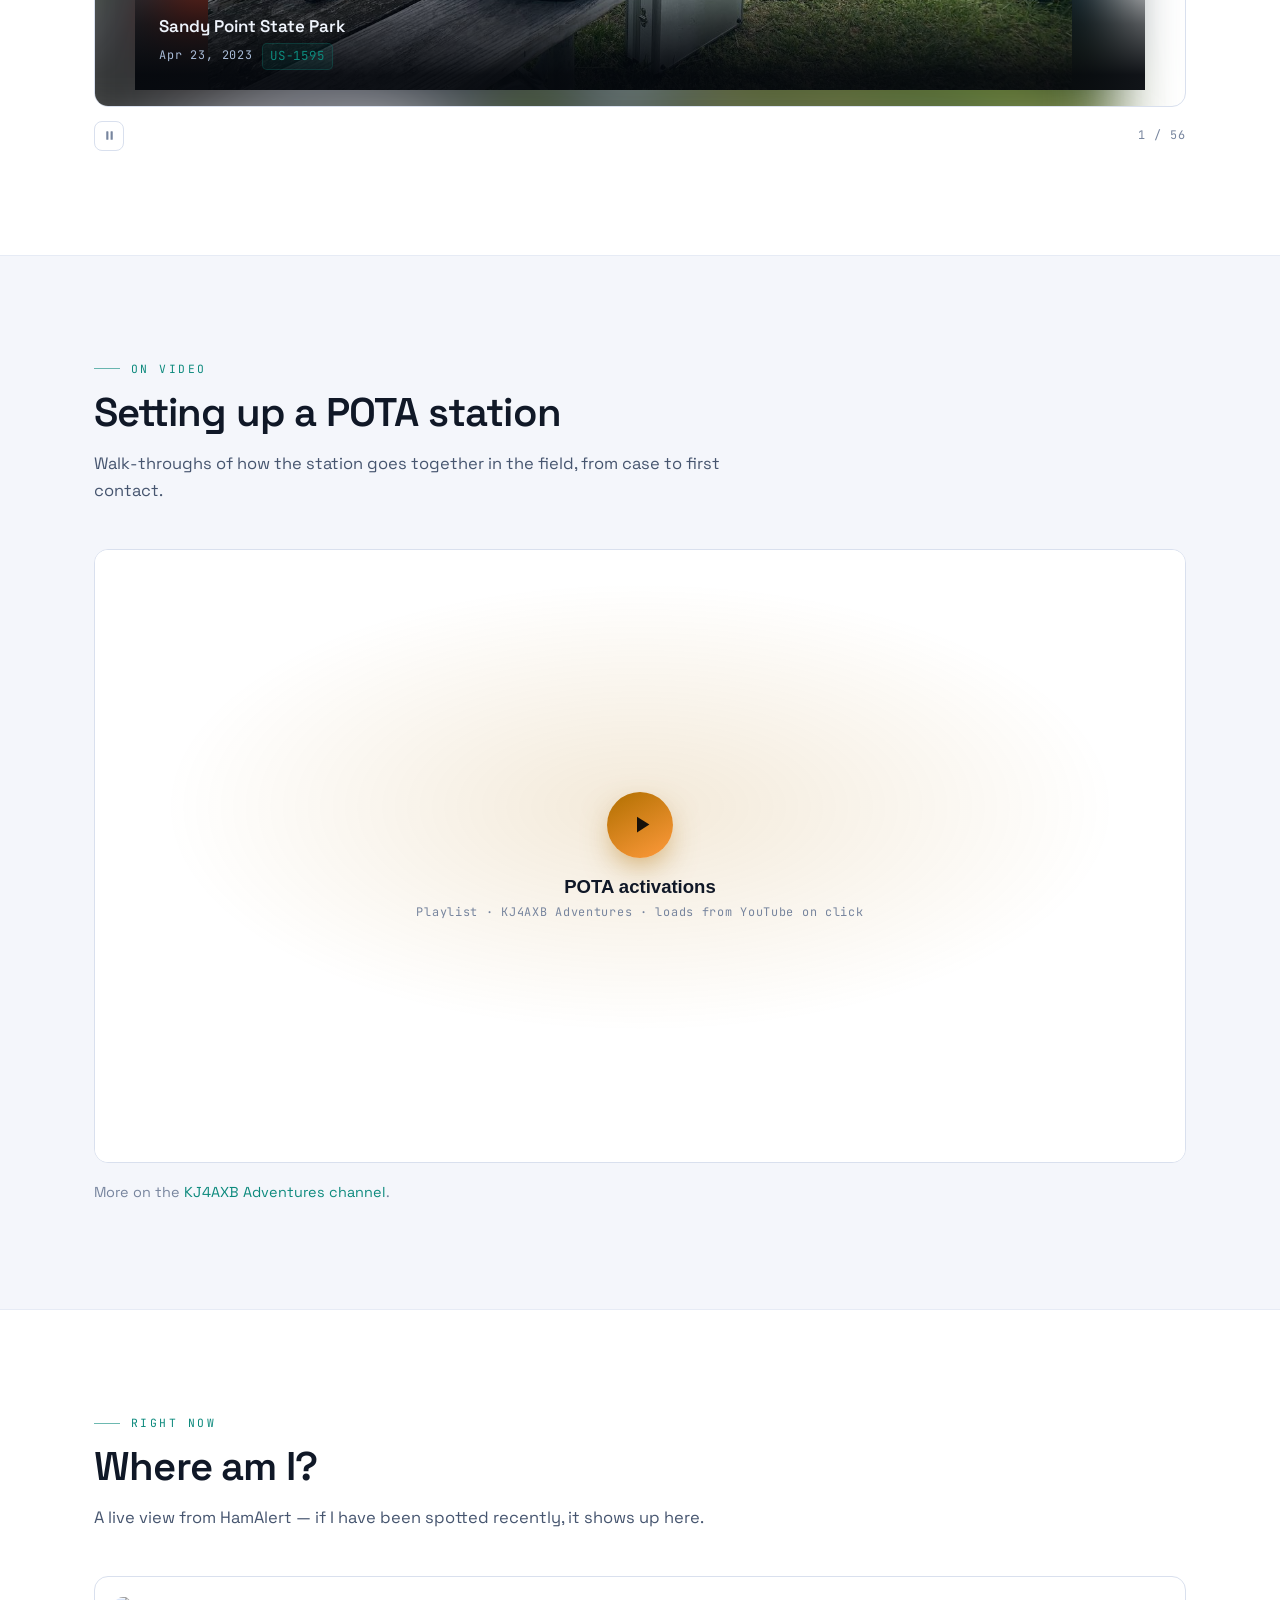
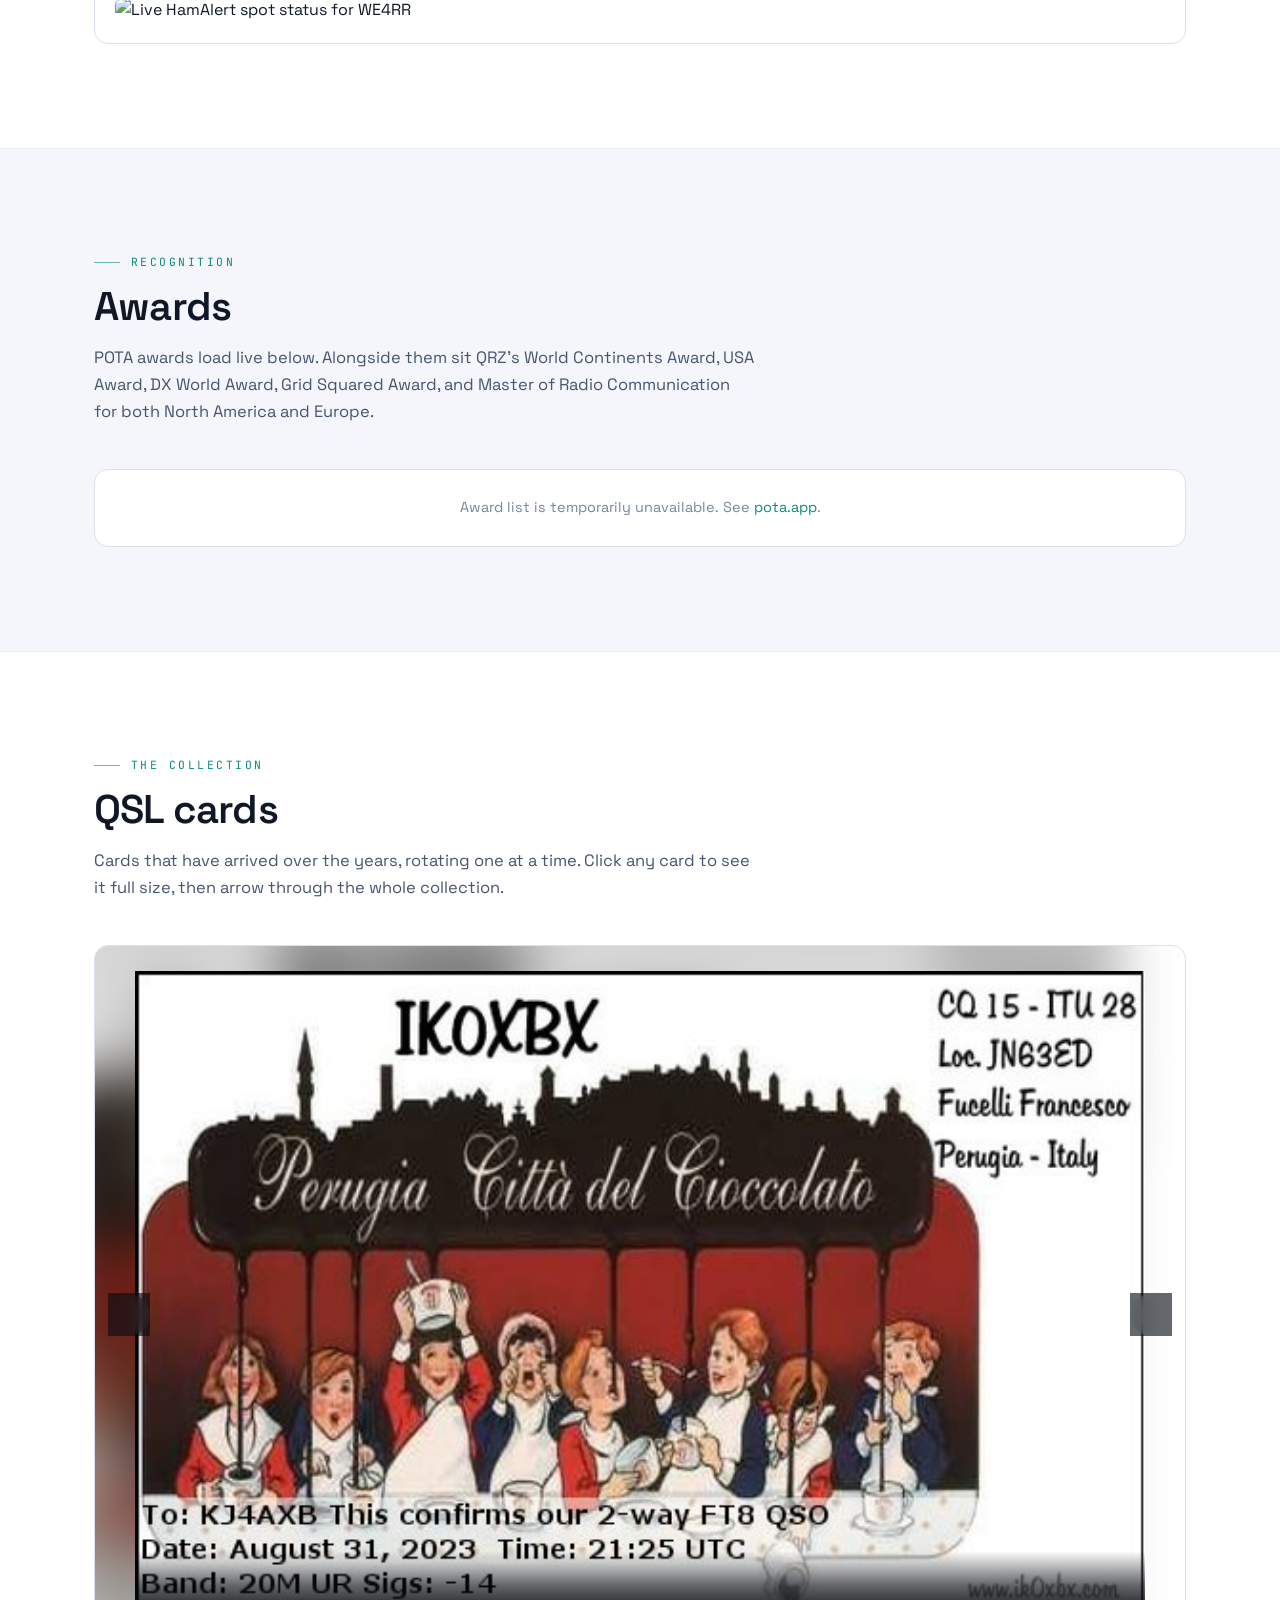
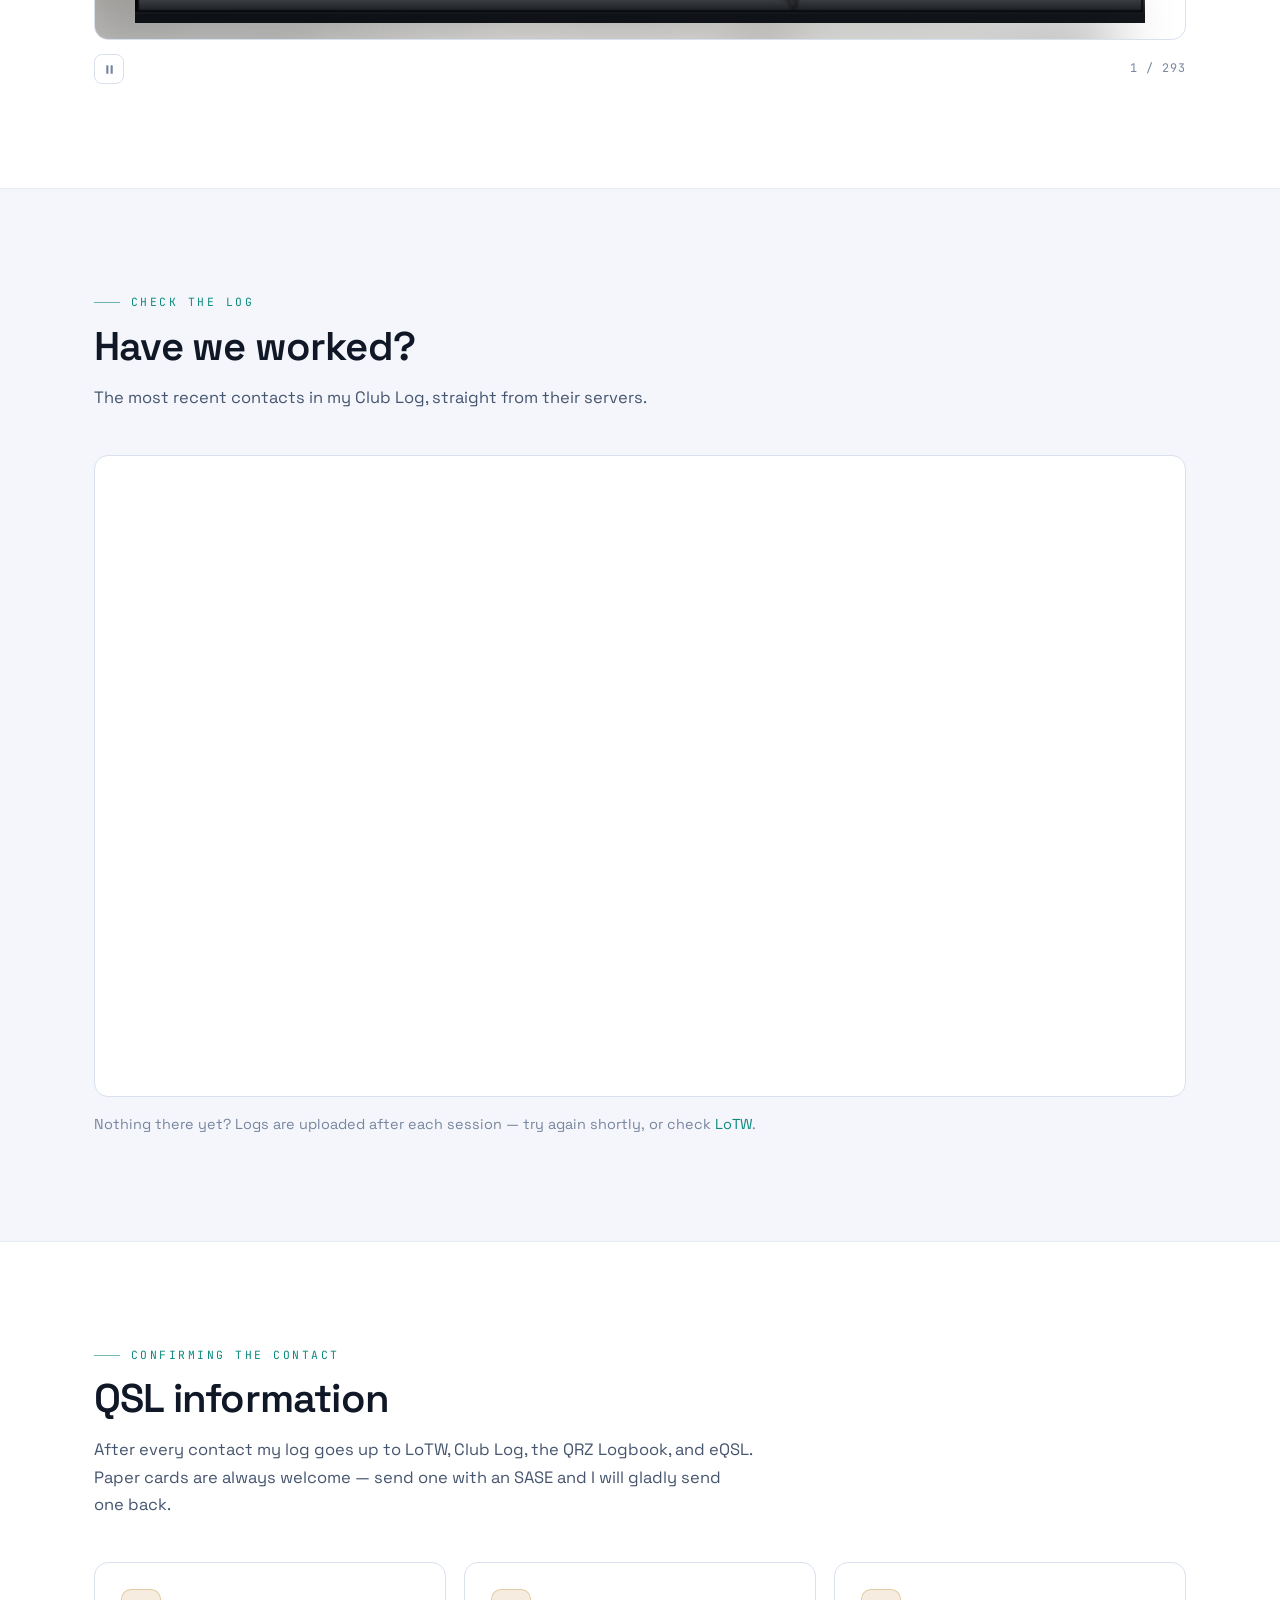
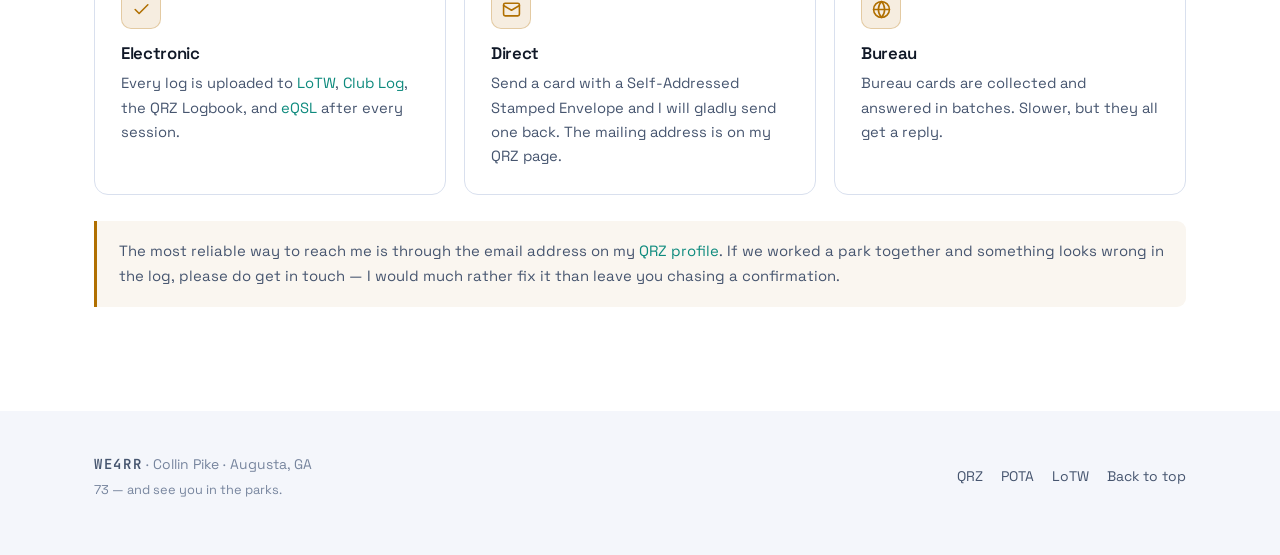
==== commit ca17b47d: "Reword the photo blurb and place the Hadrian's Wall shot The activation-photos blurb still described" ====
--- a/index.html
+++ b/index.html
@@ -188,6 +188,17 @@
         </dl>
       </aside>
     </div>
+
+    <figure class="wallshot reveal">
+      <img src="assets/img/hadrians-wall-2013.jpg"
+           alt="Operating portable in the grass at Milecastle 42 on Hadrian's Wall, Northumberland, in 2013"
+           loading="lazy" decoding="async">
+      <figcaption>
+        <strong>Milecastle 42, Hadrian&rsquo;s Wall &mdash; 2013.</strong>
+        Operating HF while travelling became the subject of my first talk at the
+        Dayton Hamvention Youth Forum.
+      </figcaption>
+    </figure>
 
     <div class="ve reveal">
       <div class="ve__figure">
@@ -391,7 +402,7 @@
     <div class="section__head reveal">
       <p class="section__kicker">From the field</p>
       <h2 class="section__title">Activation photos</h2>
-      <p class="section__sub">Picnic tables, tripods, and the occasional rain shower &mdash; the places the loop has been set up.</p>
+      <p class="section__sub">Award cards and field photographs from parks across fifteen states &mdash; the Chesapeake shoreline, the Great Smoky Mountains, Petroglyph out in New Mexico, and a railroad museum in Pennsylvania that felt like an obligation.</p>
     </div>
 
     <div class="carousel reveal" id="actCarousel" aria-roledescription="carousel" aria-label="Activation photos">
--- a/assets/css/style.css
+++ b/assets/css/style.css
@@ -797,3 +797,17 @@
 }
 .logbox iframe { width: 100%; height: 640px; border: 0; display: block; }
 @media (max-width: 640px) { .logbox iframe { height: 520px; } }
+
+/* ---------- Hadrian's Wall feature photo in About ---------- */
+.wallshot {
+  margin: 34px 0 0;
+  display: grid; grid-template-columns: 1.1fr 1fr;
+  gap: 26px; align-items: center;
+}
+@media (max-width: 780px) { .wallshot { grid-template-columns: 1fr; gap: 16px; } }
+.wallshot img {
+  width: 100%; height: auto; border-radius: var(--radius);
+  border: 1px solid var(--line); background: var(--panel-2);
+}
+.wallshot figcaption { font-size: .95rem; color: var(--text-2); line-height: 1.7; }
+.wallshot figcaption strong { color: var(--text); display: block; margin-bottom: 5px; }
